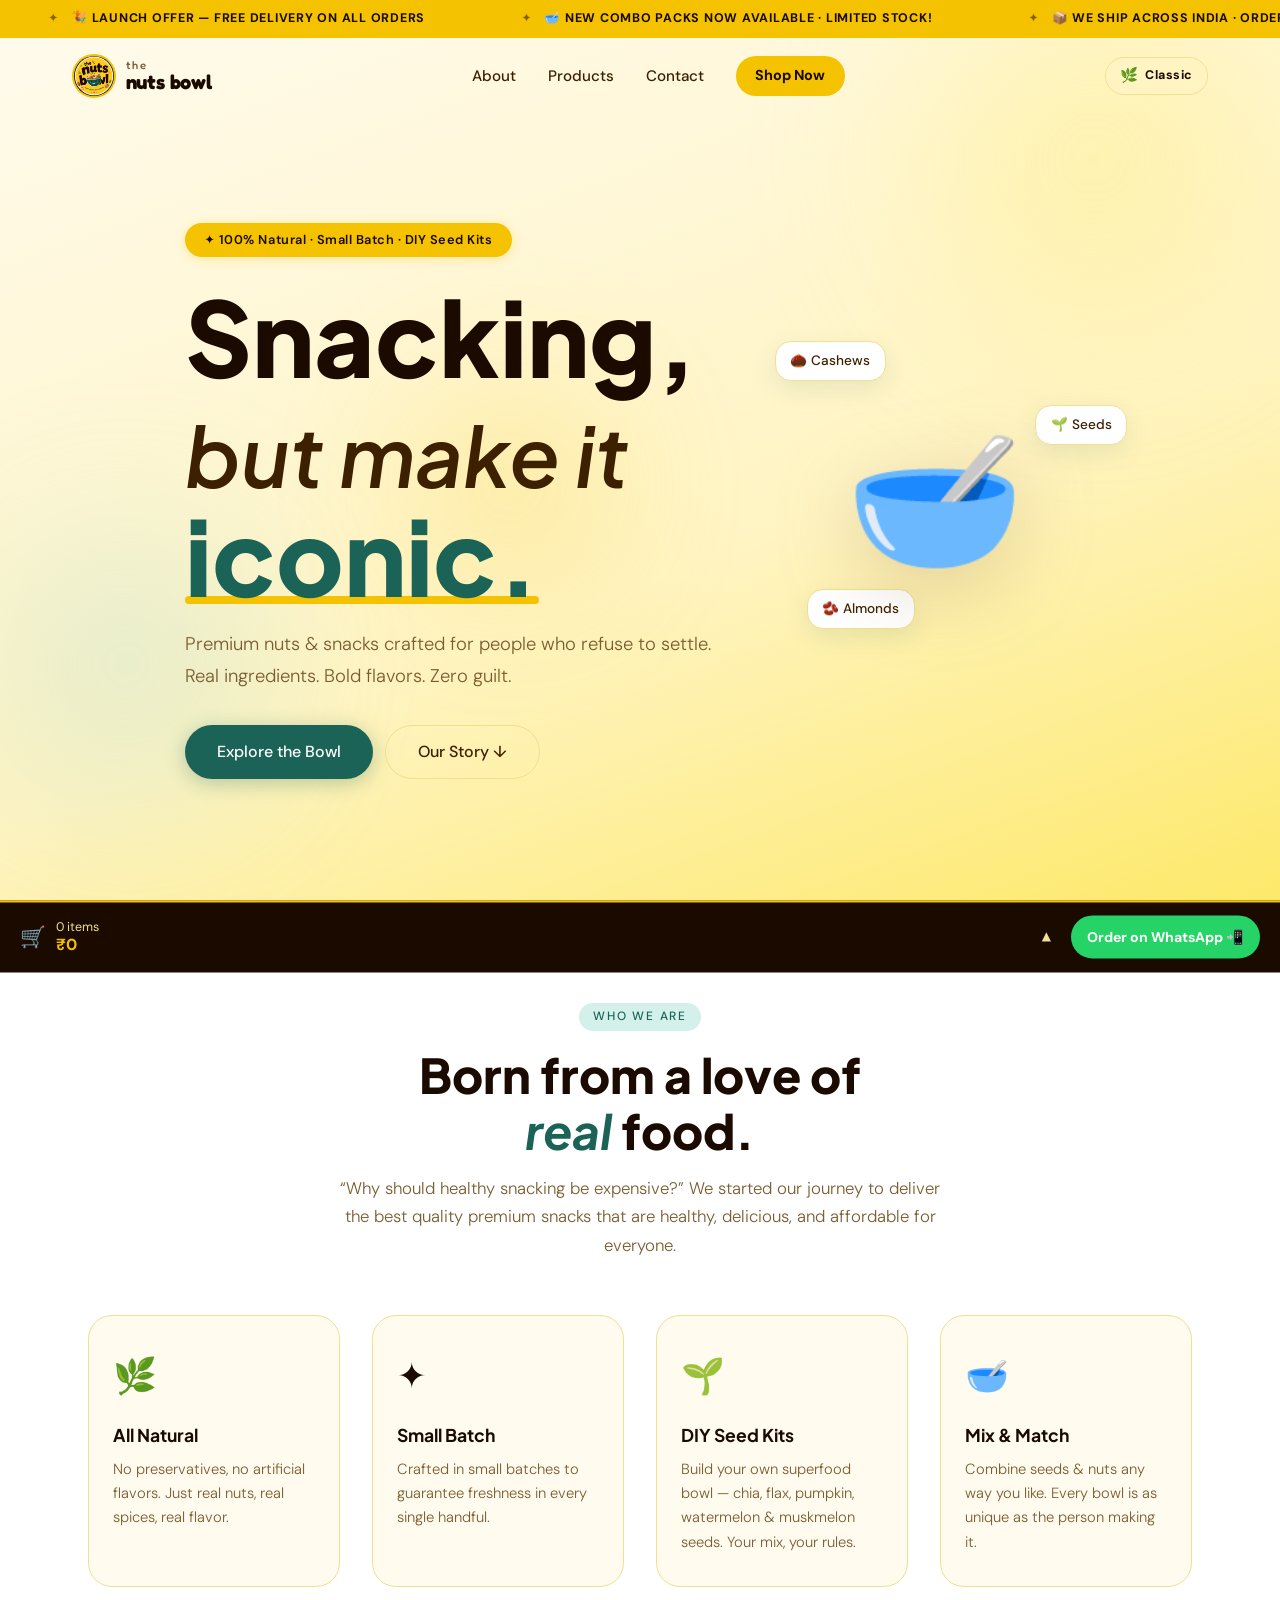
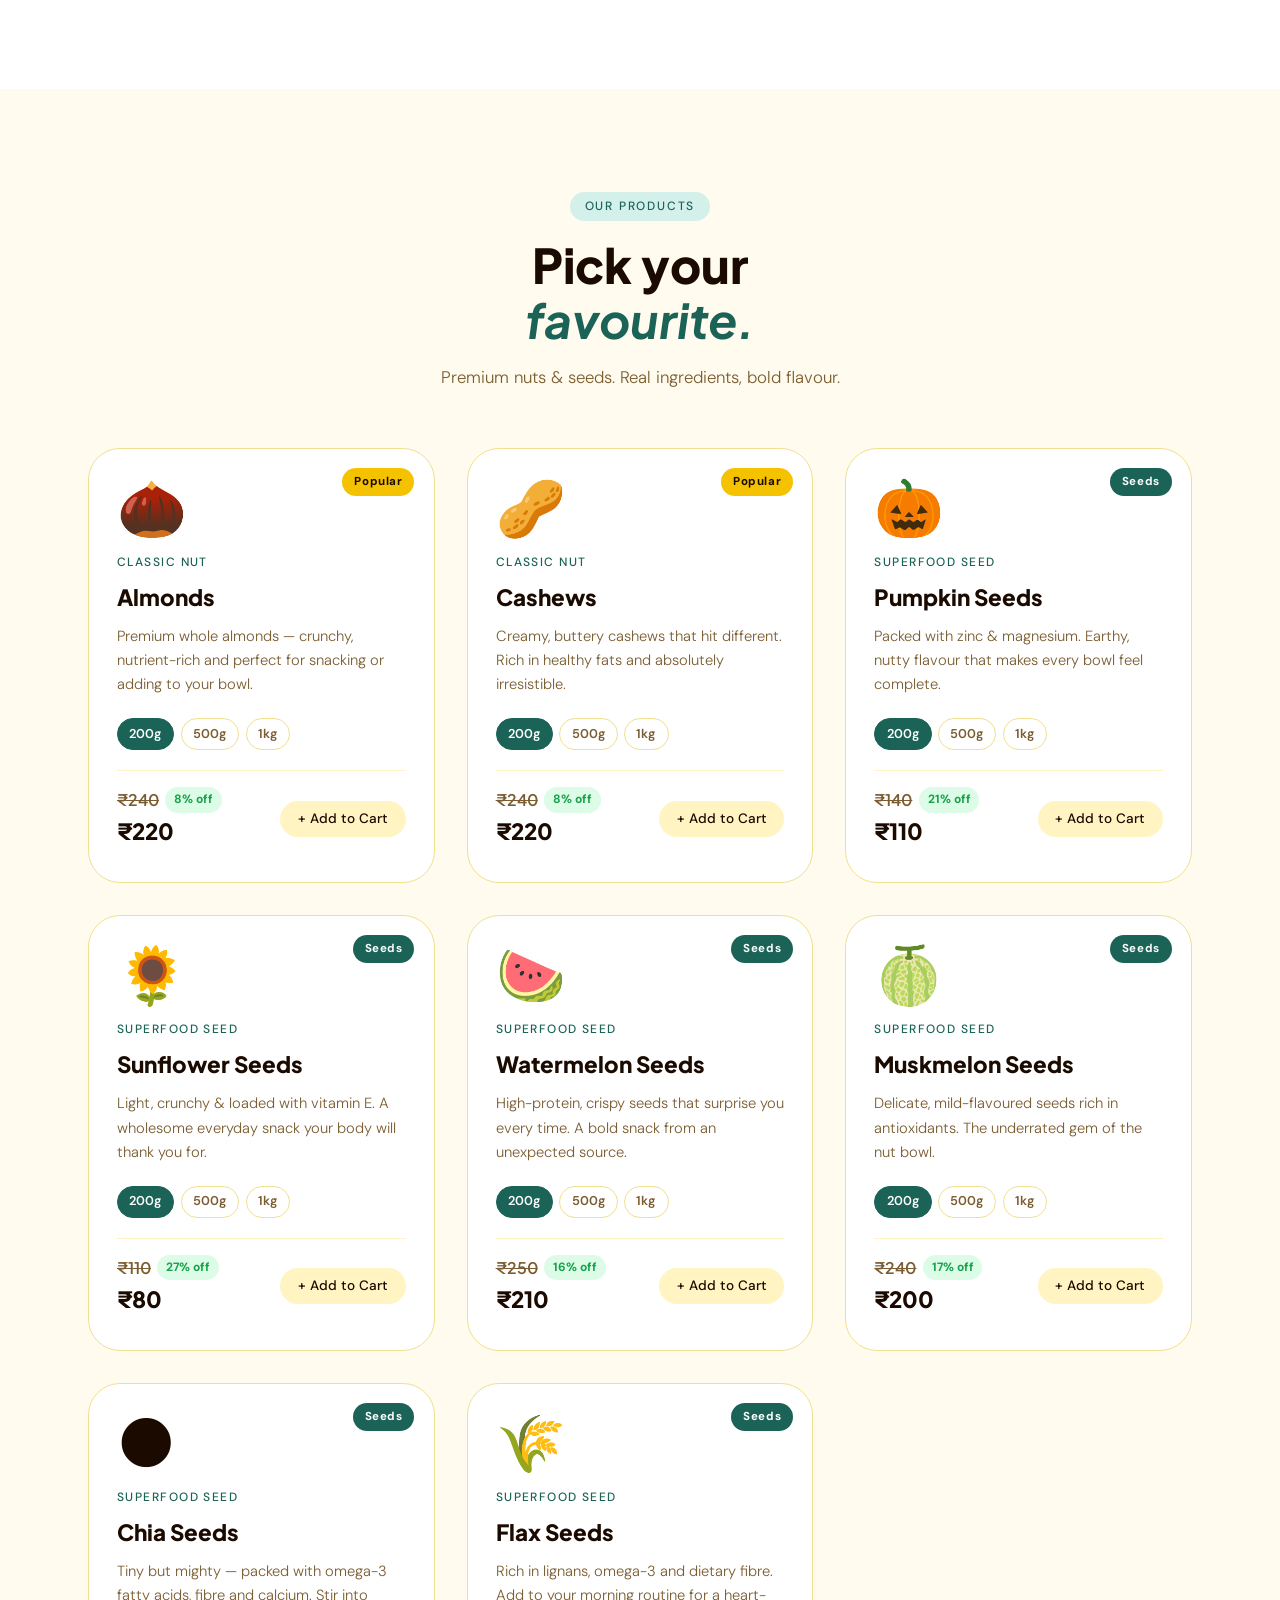
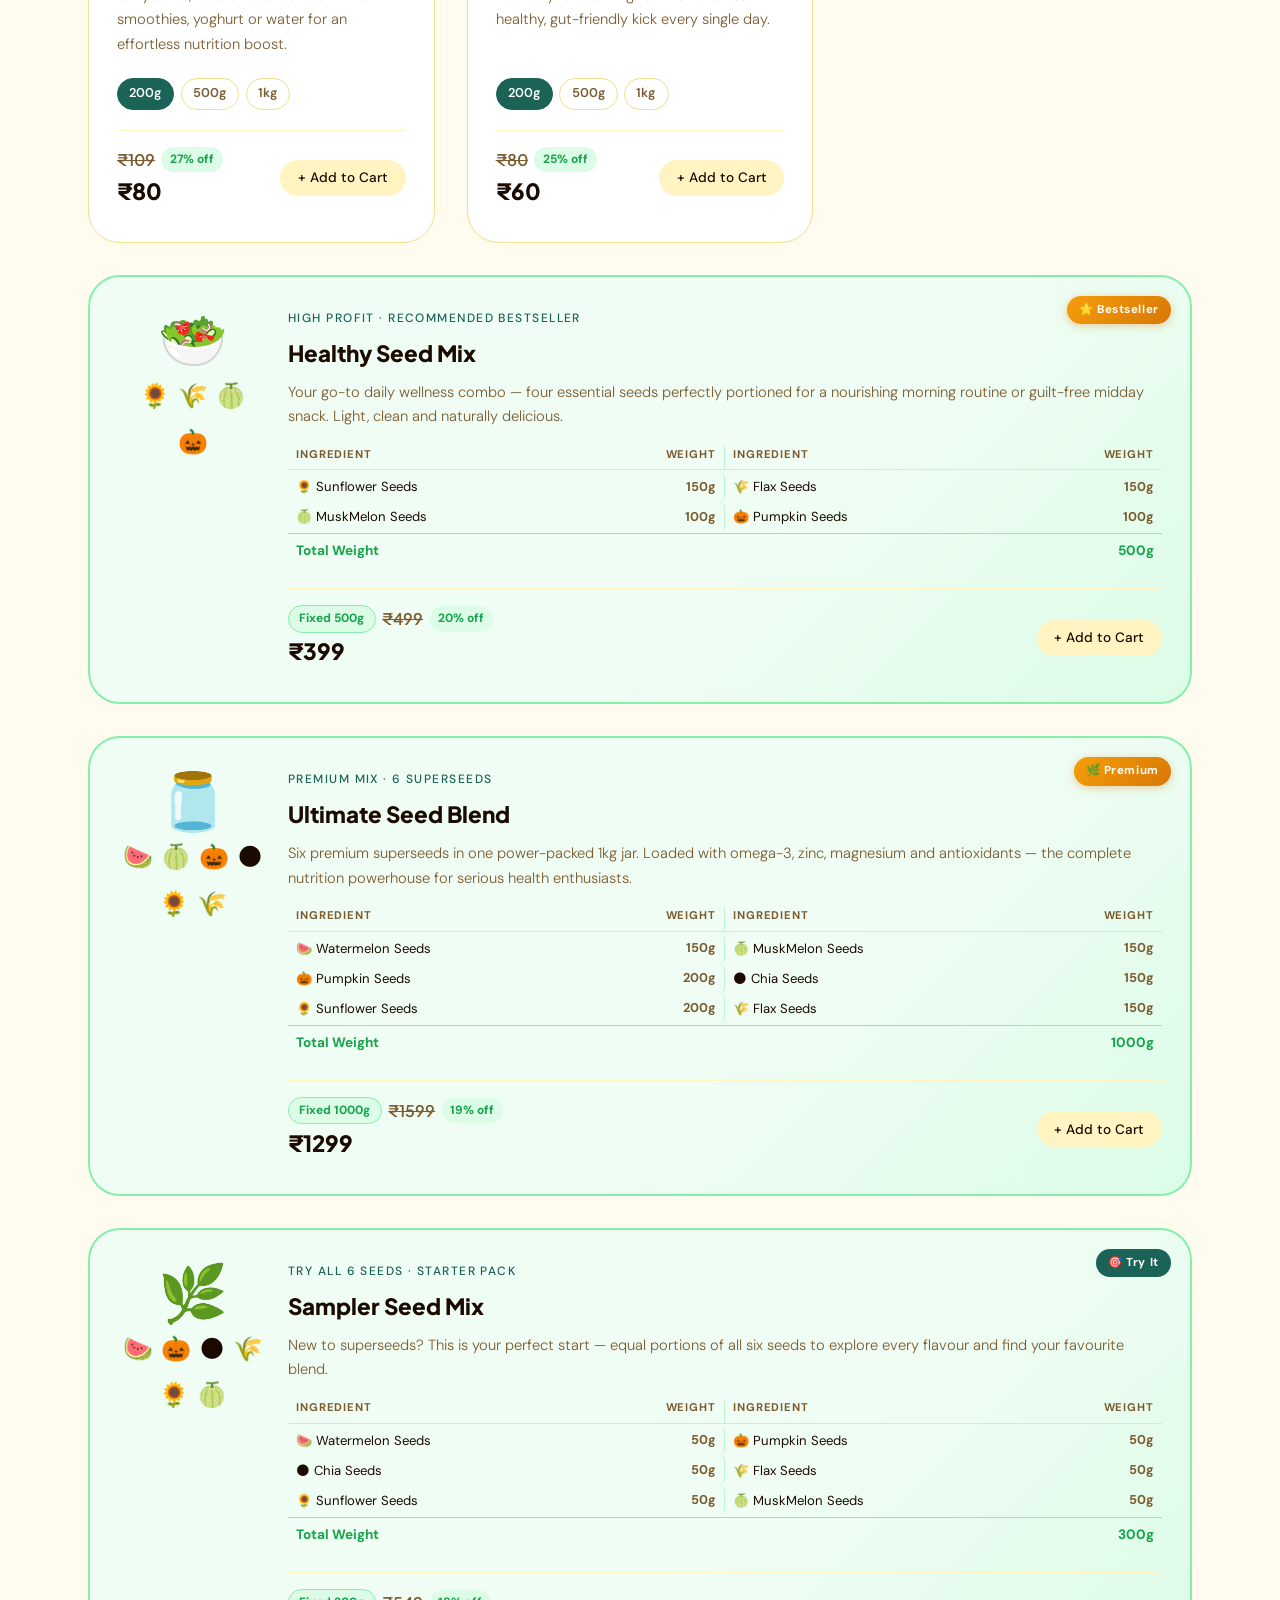
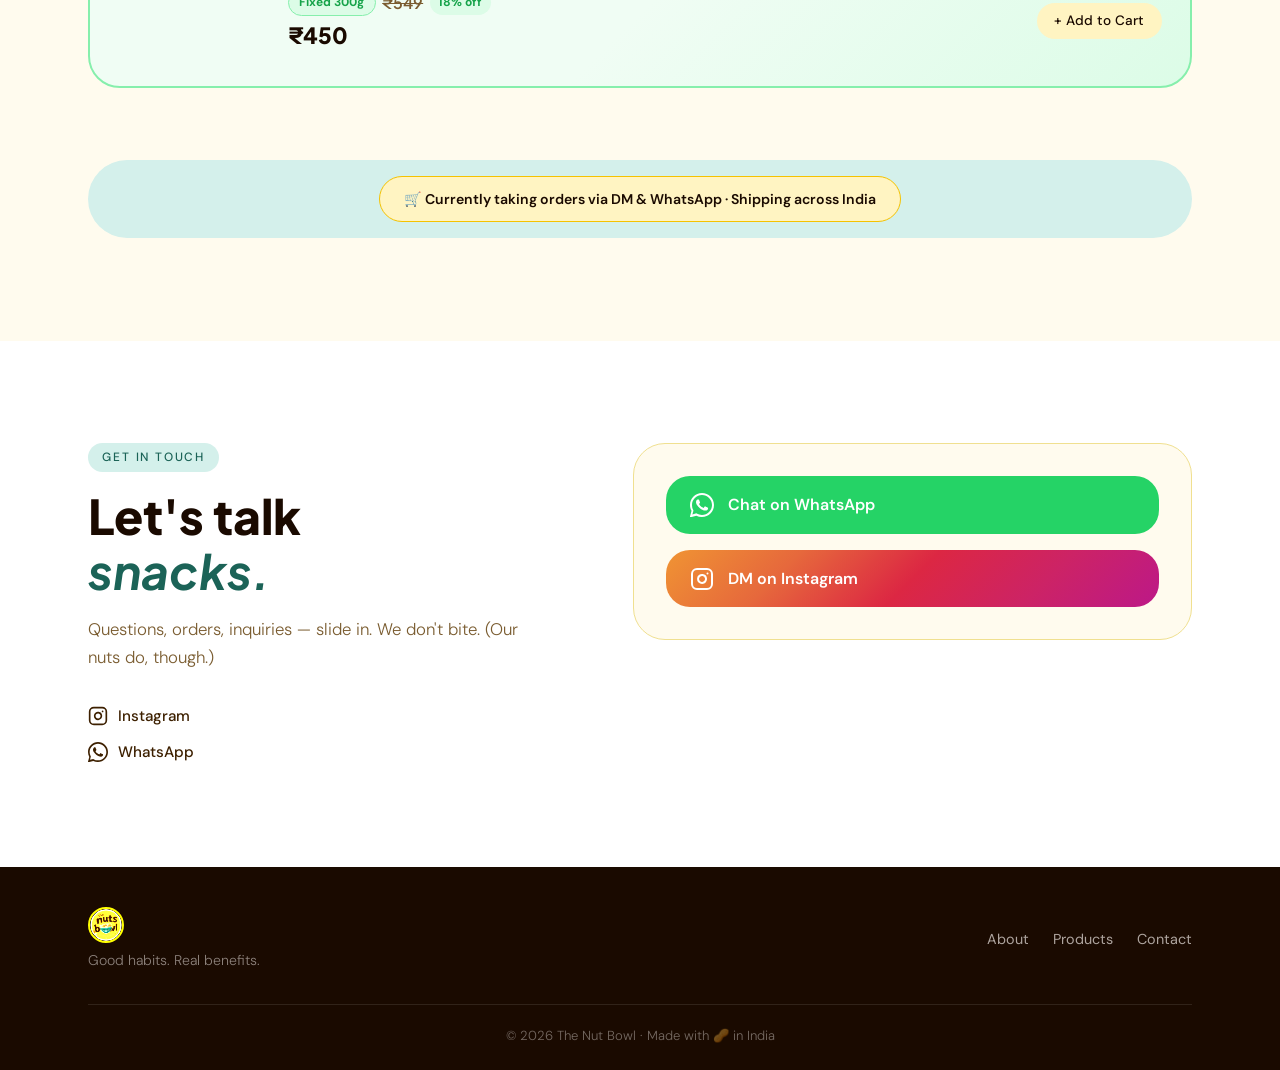
==== index.html @ 33f4f960 "initial" ====
<!DOCTYPE html>
<html lang="en">
<head>
  <meta charset="UTF-8" />
  <meta name="viewport" content="width=device-width, initial-scale=1.0" />

  <!-- ── Primary SEO ─────────────────────────────────────────── -->
  <title>The Nuts Bowl — Premium Nuts, Seeds & Healthy Snacks | India</title>
  <meta name="description" content="The Nuts Bowl offers premium quality nuts, seeds & healthy snack combos — Almonds, Cashews, Pumpkin Seeds, Sunflower Seeds, Chia Seeds and curated seed mixes. 100% natural, small batch, delivered across India." />
  <meta name="keywords" content="nuts online India, buy almonds online, cashews India, pumpkin seeds, sunflower seeds, chia seeds, flax seeds, muskmelon seeds, watermelon seeds, healthy snacks, seed mix combo, superfood seeds, the nuts bowl, natural snacks, buy nuts online" />
  <meta name="author" content="The Nuts Bowl" />
  <meta name="robots" content="index, follow" />
  <link rel="canonical" href="https://thenutsbowl.github.io" />

  <!-- ── Open Graph (Facebook / WhatsApp) ───────────────────── -->
  <meta property="og:type" content="website" />
  <meta property="og:site_name" content="The Nuts Bowl" />
  <meta property="og:title" content="The Nuts Bowl — Premium Nuts, Seeds & Healthy Snacks" />
  <meta property="og:description" content="100% natural nuts & superfood seed combos crafted for people who refuse to settle. Small batch. Bold flavours. Delivered across India." />
  <meta property="og:image" content="https://thenutsbowl.github.io/assets/images/WhatsApp Image 2026-05-17 at 2.47.24 PM.jpeg" />
  <meta property="og:image:alt" content="The Nuts Bowl — Premium Nuts and Seeds" />
  <meta property="og:url" content="https://thenutsbowl.github.io" />
  <meta property="og:locale" content="en_IN" />

  <!-- ── Twitter Card ────────────────────────────────────────── -->
  <meta name="twitter:card" content="summary_large_image" />
  <meta name="twitter:title" content="The Nuts Bowl — Premium Nuts, Seeds & Healthy Snacks" />
  <meta name="twitter:description" content="100% natural nuts & superfood seed combos. Small batch. Bold flavours. Delivered across India." />
  <meta name="twitter:image" content="https://thenutsbowl.github.io/assets/images/WhatsApp Image 2026-05-17 at 2.47.24 PM.jpeg" />

  <!-- ── Google Fonts: Gen-Z theme ────────────────────────────── -->
  <link rel="preconnect" href="https://fonts.googleapis.com" />
  <link rel="preconnect" href="https://fonts.gstatic.com" crossorigin />
  <link href="https://fonts.googleapis.com/css2?family=Syne:wght@700;800;900&family=Space+Grotesk:wght@300;400;500;600;700&display=swap" rel="stylesheet" />

  <!-- ── Favicon ─────────────────────────────────────────────── -->
  <link rel="icon" type="image/svg+xml" href="assets/favicon.svg" />
  <link rel="shortcut icon" href="assets/favicon.svg" />
  <link rel="apple-touch-icon" href="assets/favicon.svg" />

  <!-- ── Structured Data (JSON-LD) ──────────────────────────── -->
  <script type="application/ld+json">
  {
    "@context": "https://schema.org",
    "@type": "FoodEstablishment",
    "name": "The Nuts Bowl",
    "description": "Premium nuts, seeds and healthy snack combos. 100% natural, small batch, delivered across India.",
    "url": "https://thenutsbowl.github.io",
    "logo": "https://thenutsbowl.github.io/assets/images/WhatsApp Image 2026-05-17 at 2.47.24 PM.jpeg",
    "image": "https://thenutsbowl.github.io/assets/images/WhatsApp Image 2026-05-17 at 2.47.24 PM.jpeg",
    "servesCuisine": "Healthy Snacks",
    "areaServed": "India",
    "priceRange": "₹₹",
    "contactPoint": {
      "@type": "ContactPoint",
      "contactType": "customer service",
      "contactOption": "TollFree",
      "availableLanguage": ["English", "Hindi"]
    },
    "sameAs": [
      "https://github.com/thenutsbowl"
    ]
  }
  </script>

  <!-- ── Google Fonts ────────────────────────────────────────── -->
  <link rel="preconnect" href="https://fonts.googleapis.com" />
  <link rel="preconnect" href="https://fonts.gstatic.com" crossorigin />
  <link href="https://fonts.googleapis.com/css2?family=Plus+Jakarta+Sans:ital,wght@0,300;0,400;0,500;0,600;0,700;0,800;1,300;1,400;1,600&family=DM+Sans:ital,opsz,wght@0,9..40,300;0,9..40,400;0,9..40,500;1,9..40,300&family=Fredoka:wght@400;500;600;700&display=swap" rel="stylesheet" />

  <link rel="stylesheet" href="css/style.css" />
</head>
<body>

  <!-- ═══════════════════════════════════════ OFFER BANNER ════════════════════════════ -->
  <div class="offer-banner" id="offerBanner" hidden>
    <div class="offer-banner-track" id="offerTrack">
      <!-- messages injected by JS -->
    </div>
    <!-- <button class="offer-banner-close" id="offerBannerClose" aria-label="Dismiss banner">✕</button> -->
  </div>

  <!-- ═══════════════════════════════════════ NAVBAR ═══════════════════════════════════════ -->
  <nav class="navbar" id="navbar">
    <div class="nav-container">
      <a href="#hero" class="nav-logo">
        <img src="assets/images/WhatsApp Image 2026-05-17 at 2.47.24 PM.jpeg" alt="The Nut Bowl" class="logo-img" />
        <span class="brand-name">
          <span class="brand-the">the</span>
          <span class="brand-main">nuts bowl</span>
        </span>
      </a>

      <ul class="nav-links" id="navLinks">
        <li><a href="#about" class="nav-link">About</a></li>
        <li><a href="#products" class="nav-link">Products</a></li>
        <li><a href="#contact" class="nav-link">Contact</a></li>
        <li><a href="#contact" class="btn btn-nav">Shop Now</a></li>
      </ul>

      <button class="theme-toggle" id="themeToggle" aria-label="Toggle theme">
        <span class="theme-icon">🌿</span>
        <span class="theme-label">Classic</span>
      </button>

      <button class="hamburger" id="hamburger" aria-label="Open menu" aria-expanded="false">
        <span></span>
        <span></span>
        <span></span>
      </button>
    </div>
  </nav>

  <!-- Mobile Nav Overlay -->
  <div class="mobile-overlay" id="mobileOverlay"></div>

  <!-- ═══════════════════════════════════════ HERO ═══════════════════════════════════════ -->
  <section class="hero" id="hero">
    <div class="hero-bg-blob blob-1"></div>
    <div class="hero-bg-blob blob-2"></div>
    <div class="hero-bg-blob blob-3"></div>

    <div class="hero-content reveal">
      <span id="heroBadge" class="hero-badge">✦ 100% Natural &nbsp;·&nbsp; Small Batch &nbsp;·&nbsp; DIY Seed Kits</span>
      <h1 id="heroTitle" class="hero-title">
        Snacking,<br />
        <em>but make it</em><br />
        <span class="highlight">iconic.</span>
      </h1>
      <p id="heroSub" class="hero-sub">
        Premium nuts &amp; snacks crafted for people who refuse to settle.<br class="br-desktop" />
        Real ingredients. Bold flavors. Zero guilt.
      </p>
      <div id="heroCtaGroup" class="hero-cta-group">
        <a href="#products" class="btn btn-primary">Explore the Bowl</a>
        <a href="#about" class="btn btn-ghost">Our Story ↓</a>
      </div>
    </div>

    <div class="hero-visual reveal reveal-delay-1">
      <div class="hero-card-stack">
        <div class="floating-card card-a">🌰 Cashews</div>
        <div class="floating-card card-b">🌱 Seeds</div>
        <div class="floating-card card-c">🫘 Almonds</div>
        <div class="hero-bowl-emoji">🥣</div>
      </div>
    </div>
  </section>

  <!-- ═══════════════════════════════════════ ABOUT ═══════════════════════════════════════ -->
  <section class="about" id="about">
    <div class="container">
      <div class="section-header reveal">
        <span id="aboutTag" class="section-tag">who we are</span>
        <h2 id="aboutTitle" class="section-title">Born from a love of<br /><em>real</em> food.</h2>
        <p id="aboutDesc" class="section-desc">
          “Why should healthy snacking be expensive?”
          We started our journey to deliver the best quality premium snacks that are healthy, delicious, and affordable for everyone.
        </p>
      </div>

      <div id="aboutGrid" class="about-grid"></div>
    </div>
  </section>

  <!-- ═══════════════════════════════════════ PRODUCTS ═══════════════════════════════════════ -->
  <section class="products" id="products">
    <div class="container">
      <div class="section-header reveal">
        <span id="productsTag" class="section-tag">our products</span>
        <h2 id="productsTitle" class="section-title">Pick your<br /><em>favourite.</em></h2>
        <p id="productsDesc" class="section-desc">Premium nuts &amp; seeds. Real ingredients, bold flavour.</p>
      </div>

      <div id="productsGrid" class="products-grid">
        <div id="combos-anchor"></div>
      </div>

      <div class="products-note reveal">
        <p id="productsNote">🛒 Currently taking orders via DM &amp; WhatsApp · Shipping across India</p>
      </div>
    </div>
  </section>

  <!-- ═══════════════════════════════════════ CONTACT ═══════════════════════════════════════ -->
  <section class="contact" id="contact">
    <div class="container">
      <div class="contact-inner">
        <div class="contact-left reveal">
          <span id="contactTag" class="section-tag">get in touch</span>
          <h2 id="contactTitle" class="section-title">Let's talk<br /><em>snacks.</em></h2>
          <p id="contactDesc" class="section-desc">Questions, orders, inquiries — slide in. We don't bite. (Our nuts do, though.)</p>
          <div class="contact-socials">
            <a id="contactInstagramSocial" href="https://instagram.com/thenutsbowl" target="_blank" rel="noopener noreferrer" class="social-link" aria-label="Instagram">
              <svg viewBox="0 0 24 24" fill="none" stroke="currentColor" stroke-width="2" stroke-linecap="round" stroke-linejoin="round"><rect x="2" y="2" width="20" height="20" rx="5"/><path d="M16 11.37A4 4 0 1 1 12.63 8 4 4 0 0 1 16 11.37z"/><line x1="17.5" y1="6.5" x2="17.51" y2="6.5"/></svg>
              Instagram
            </a>
            <a id="contactWhatsappSocial" href="https://wa.me/9870505923" target="_blank" rel="noopener noreferrer" class="social-link" aria-label="WhatsApp">
              <svg viewBox="0 0 24 24" fill="currentColor"><path d="M17.472 14.382c-.297-.149-1.758-.867-2.03-.967-.273-.099-.471-.148-.67.15-.197.297-.767.966-.94 1.164-.173.199-.347.223-.644.075-.297-.15-1.255-.463-2.39-1.475-.883-.788-1.48-1.761-1.653-2.059-.173-.297-.018-.458.13-.606.134-.133.298-.347.446-.52.149-.174.198-.298.298-.497.099-.198.05-.371-.025-.52-.075-.149-.669-1.612-.916-2.207-.242-.579-.487-.5-.669-.51-.173-.008-.371-.01-.57-.01-.198 0-.52.074-.792.372-.272.297-1.04 1.016-1.04 2.479 0 1.462 1.065 2.875 1.213 3.074.149.198 2.096 3.2 5.077 4.487.709.306 1.262.489 1.694.625.712.227 1.36.195 1.871.118.571-.085 1.758-.719 2.006-1.413.248-.694.248-1.289.173-1.413-.074-.124-.272-.198-.57-.347z"/><path d="M12 0C5.373 0 0 5.373 0 12c0 2.124.555 4.122 1.527 5.855L.057 23.25a.75.75 0 0 0 .918.918l5.395-1.47A11.952 11.952 0 0 0 12 24c6.627 0 12-5.373 12-12S18.627 0 12 0zm0 22c-1.924 0-3.74-.518-5.3-1.424l-.38-.224-3.938 1.073 1.073-3.938-.224-.38A9.957 9.957 0 0 1 2 12C2 6.477 6.477 2 12 2s10 4.477 10 10-4.477 10-10 10z"/></svg>
              WhatsApp
            </a>
          </div>
        </div>

        <div class="contact-right reveal reveal-delay-1">
          <div class="contact-cta-group">
            <a id="contactWhatsappCta" href="https://wa.me/9870505923" target="_blank" rel="noopener noreferrer" class="contact-cta-btn contact-cta-whatsapp">
              <svg viewBox="0 0 24 24" fill="currentColor" width="24" height="24"><path d="M17.472 14.382c-.297-.149-1.758-.867-2.03-.967-.273-.099-.471-.148-.67.15-.197.297-.767.966-.94 1.164-.173.199-.347.223-.644.075-.297-.15-1.255-.463-2.39-1.475-.883-.788-1.48-1.761-1.653-2.059-.173-.297-.018-.458.13-.606.134-.133.298-.347.446-.52.149-.174.198-.298.298-.497.099-.198.05-.371-.025-.52-.075-.149-.669-1.612-.916-2.207-.242-.579-.487-.5-.669-.51-.173-.008-.371-.01-.57-.01-.198 0-.52.074-.792.372-.272.297-1.04 1.016-1.04 2.479 0 1.462 1.065 2.875 1.213 3.074.149.198 2.096 3.2 5.077 4.487.709.306 1.262.489 1.694.625.712.227 1.36.195 1.871.118.571-.085 1.758-.719 2.006-1.413.248-.694.248-1.289.173-1.413-.074-.124-.272-.198-.57-.347z"/><path d="M12 0C5.373 0 0 5.373 0 12c0 2.124.555 4.122 1.527 5.855L.057 23.25a.75.75 0 0 0 .918.918l5.395-1.47A11.952 11.952 0 0 0 12 24c6.627 0 12-5.373 12-12S18.627 0 12 0zm0 22c-1.924 0-3.74-.518-5.3-1.424l-.38-.224-3.938 1.073 1.073-3.938-.224-.38A9.957 9.957 0 0 1 2 12C2 6.477 6.477 2 12 2s10 4.477 10 10-4.477 10-10 10z"/></svg>
              <span>Chat on WhatsApp</span>
            </a>
            <a id="contactInstagramCta" href="https://instagram.com/thenutsbowl" target="_blank" rel="noopener noreferrer" class="contact-cta-btn contact-cta-instagram">
              <svg viewBox="0 0 24 24" fill="none" stroke="currentColor" stroke-width="2" stroke-linecap="round" stroke-linejoin="round" width="24" height="24"><rect x="2" y="2" width="20" height="20" rx="5"/><path d="M16 11.37A4 4 0 1 1 12.63 8 4 4 0 0 1 16 11.37z"/><line x1="17.5" y1="6.5" x2="17.51" y2="6.5"/></svg>
              <span>DM on Instagram</span>
            </a>
          </div>
        </div>
      </div>
    </div>
  </section>

  <!-- ═══════════════════════════════════════ FOOTER ═══════════════════════════════════════ -->
  <footer class="footer">
    <div class="container">
      <div class="footer-inner">
        <div class="footer-brand">
          <a href="#hero" class="nav-logo">
            <img src="assets/images/WhatsApp Image 2026-05-17 at 2.47.24 PM.jpeg" alt="The Nut Bowl" class="logo-img logo-sm" />
          </a>
          <p>Good habits. Real benefits.</p>
        </div>
        <nav class="footer-links">
          <a href="#about">About</a>
          <a href="#products">Products</a>
          <a href="#contact">Contact</a>
        </nav>
      </div>
      <div class="footer-bottom">
        <p>© 2026 The Nut Bowl · Made with 🥜 in India</p>
      </div>
    </div>
  </footer>

  <!-- ═══════════════════════════════════════ CART WIDGET ═══════════════════════════════════════ -->
  <div class="cart-widget" id="cartWidget" aria-live="polite">
    <!-- Drawer (expands upward) -->
    <div class="cart-drawer" id="cartDrawer" hidden>
      <div class="cart-drawer-header">
        <span class="cart-drawer-title">🛒 Your Cart</span>
        <button class="cart-drawer-close" id="cartDrawerClose" aria-label="Close cart">✕</button>
      </div>
      <ul class="cart-items" id="cartItems"></ul>
      <div class="cart-drawer-footer">
        <span class="cart-drawer-total">Total: <strong id="cartDrawerTotal">₹0</strong></span>
        <a class="btn btn-whatsapp-order" id="cartWhatsappBtn" href="#" target="_blank" rel="noopener noreferrer">
          Order on WhatsApp 📲
        </a>
      </div>
    </div>

    <!-- Sticky bar -->
    <div class="cart-bar" id="cartBar">
      <button class="cart-bar-summary" id="cartBarToggle">
        <span class="cart-bar-icon">🛒</span>
        <span class="cart-bar-info">
          <span id="cartBarCount">0 items</span>
          <strong id="cartBarTotal">₹0</strong>
        </span>
        <span class="cart-bar-chevron" id="cartChevron">▲</span>
      </button>
      <a class="btn btn-whatsapp-order" id="cartBarWhatsapp" href="#" target="_blank" rel="noopener noreferrer">
        Order on WhatsApp 📲
      </a>
    </div>
  </div>

  <script src="js/main.js"></script>
</body>
</html>
---- css/style.css ----
/* ═══════════════════════════════════════════════════════════════
   THE NUT BOWL — CSS
   Clean & Aesthetic Gen Z Style
   Mobile-first responsive
═══════════════════════════════════════════════════════════════ */

/* ─── CSS Custom Properties ─────────────────────────────────── */
:root {
  /* Colors — derived from The Nut Bowl logo */
  --cream:       #fffbee;   /* warm light yellow background */
  --cream-dark:  #fff4c2;   /* soft yellow */
  --beige:       #f0e090;   /* golden beige border */
  --brown-light: #c4a028;
  --brown:       #8b6900;
  --accent:      #1b6357;   /* teal — bowl color */
  --accent-light:#3d9b8a;   /* lighter teal */
  --accent-soft: #d4f0eb;   /* very light teal */
  --yellow:      #f5c200;   /* logo golden yellow */
  --yellow-soft: #fff4c2;   /* light yellow */
  --yellow-mid:  #fde96a;   /* mid yellow */
  --sage:        #5a9e4a;   /* leaf green */
  --text-dark:   #1a0a00;   /* near-black brown */
  --text-mid:    #3d2000;   /* dark brown */
  --text-muted:  #7a5c30;   /* warm mid brown */
  --white:       #ffffff;
  --card-bg:     #ffffff;
  --shadow:      rgba(27, 99, 87, 0.1);
  --shadow-hover:rgba(27, 99, 87, 0.2);

  /* Typography */
  --font-display: 'Plus Jakarta Sans', system-ui, sans-serif;
  --font-body:    'DM Sans', system-ui, sans-serif;

  /* Spacing */
  --section-pad: clamp(4rem, 8vw, 8rem);
  --container:   1200px;

  /* Radius */
  --radius-sm:  0.5rem;
  --radius-md:  1rem;
  --radius-lg:  1.5rem;
  --radius-xl:  2rem;
  --radius-pill:9999px;

  /* Transitions */
  --ease:        cubic-bezier(0.22, 1, 0.36, 1);
  --transition:  0.35s var(--ease);
}

/* ─── Reset ─────────────────────────────────────────────────── */
*, *::before, *::after { box-sizing: border-box; margin: 0; padding: 0; }

html {
  scroll-behavior: smooth;
  font-size: 16px;
  -webkit-text-size-adjust: 100%;
}

body {
  font-family: var(--font-body);
  background-color: var(--cream);
  color: var(--text-dark);
  line-height: 1.6;
  overflow-x: hidden;
}

img { max-width: 100%; display: block; }
a { text-decoration: none; color: inherit; }
ul { list-style: none; }
button { cursor: pointer; border: none; background: none; font: inherit; }
textarea { resize: vertical; }

/* ─── Utility ────────────────────────────────────────────────── */
.container {
  width: 100%;
  max-width: var(--container);
  margin: 0 auto;
  padding: 0 1.5rem;
}

@media (min-width: 768px) {
  .container { padding: 0 2rem; }
}

@media (min-width: 1024px) {
  .container { padding: 0 3rem; }
}

/* ─── Scroll Reveal ──────────────────────────────────────────── */
.reveal {
  opacity: 0;
  transform: translateY(2rem);
  transition: opacity 0.7s var(--ease), transform 0.7s var(--ease);
}

.reveal.visible {
  opacity: 1;
  transform: translateY(0);
}

.reveal-delay-1 { transition-delay: 0.12s; }
.reveal-delay-2 { transition-delay: 0.24s; }
.reveal-delay-3 { transition-delay: 0.36s; }

/* ─── Buttons ────────────────────────────────────────────────── */
.btn {
  display: inline-flex;
  align-items: center;
  gap: 0.4rem;
  padding: 0.7rem 1.6rem;
  border-radius: var(--radius-pill);
  font-family: var(--font-body);
  font-weight: 500;
  font-size: 0.95rem;
  transition: var(--transition);
  white-space: nowrap;
}

.btn-primary {
  background: var(--accent);
  color: var(--white);
  box-shadow: 0 4px 20px rgba(27, 99, 87, 0.3);
}

.btn-primary:hover {
  background: #155048;
  transform: translateY(-2px);
  box-shadow: 0 8px 28px rgba(27, 99, 87, 0.4);
}

.btn-ghost {
  background: transparent;
  color: var(--text-mid);
  border: 1.5px solid var(--beige);
}

.btn-ghost:hover {
  border-color: var(--accent);
  color: var(--accent);
  transform: translateY(-2px);
}

.btn-nav {
  background: var(--yellow);
  color: var(--text-dark);
  padding: 0.5rem 1.2rem;
  font-size: 0.9rem;
  font-weight: 700;
}

.btn-nav:hover { background: #e0b000; transform: translateY(-1px); }

.btn-small {
  padding: 0.45rem 1.1rem;
  font-size: 0.85rem;
  background: var(--yellow-soft);
  color: var(--text-dark);
  border: 1.5px solid var(--yellow);
}

.btn-small:hover {
  background: var(--yellow);
  color: var(--text-dark);
}

.btn-full { width: 100%; justify-content: center; }

/* ─── Section Helpers ────────────────────────────────────────── */
.section-tag {
  display: inline-block;
  font-family: var(--font-body);
  font-size: 0.75rem;
  font-weight: 500;
  letter-spacing: 0.15em;
  text-transform: uppercase;
  color: var(--accent);
  background: var(--accent-soft);
  padding: 0.3rem 0.9rem;
  border-radius: var(--radius-pill);
  margin-bottom: 1rem;
}

.section-header {
  text-align: center;
  max-width: 600px;
  margin: 0 auto 3.5rem;
}

.section-title {
  font-family: var(--font-display);
  font-size: clamp(2rem, 4.5vw, 3rem);
  font-weight: 800;
  line-height: 1.15;
  color: var(--text-dark);
  margin-bottom: 1rem;
}

.section-title em {
  font-style: italic;
  color: var(--accent);
  font-weight: 700;
}

.section-desc {
  color: var(--text-muted);
  font-size: 1.05rem;
  line-height: 1.7;
  font-weight: 300;
}

/* ─── OFFER BANNER ───────────────────────────────────────────── */
:root { --banner-h: 0px; }

.offer-banner {
  position: fixed;
  top: 0;
  left: 0;
  right: 0;
  height: 38px;
  z-index: 1002;
  background: var(--yellow);
  display: flex;
  align-items: center;
  overflow: hidden;
  transform: translateY(-100%);
  transition: transform 0.35s var(--ease);
}

.offer-banner.visible { transform: translateY(0); }

/* Scrolling ticker */
.offer-banner-track {
  display: flex;
  align-items: center;
  gap: 0;
  white-space: nowrap;
  animation: bannerTicker 28s linear infinite;
  padding-right: 2rem;
  flex: 1;
  min-width: 0;
}

.offer-banner-track:hover { animation-play-state: paused; }

@keyframes bannerTicker {
  from { transform: translateX(0); }
  to   { transform: translateX(-50%); }
}

.offer-banner-msg {
  display: inline-block;
  font-size: 0.78rem;
  font-weight: 700;
  letter-spacing: 0.06em;
  text-transform: uppercase;
  color: var(--text-dark);
  padding: 0 3rem;
}

.offer-banner-msg::before {
  content: '✦';
  margin-right: 0.75rem;
  opacity: 0.5;
}

.offer-banner-close {
  flex-shrink: 0;
  padding: 0 0.85rem;
  height: 100%;
  font-size: 0.75rem;
  font-weight: 700;
  color: var(--text-dark);
  opacity: 0.6;
  background: rgba(0,0,0,0.08);
  border-left: 1px solid rgba(0,0,0,0.1);
  transition: opacity var(--transition), background var(--transition);
  cursor: pointer;
}

.offer-banner-close:hover { opacity: 1; background: rgba(0,0,0,0.15); }

/* Shift navbar and hero down when banner is visible */
body.banner-visible .navbar      { top: 38px; }
body.banner-visible .hero        { padding-top: calc(var(--section-pad) + 4rem + 38px); }
body.banner-visible .mobile-overlay { top: 38px; }

/* ─── NAVBAR ─────────────────────────────────────────────────── */
.navbar {
  position: fixed;
  top: 0;
  left: 0;
  right: 0;
  z-index: 1000;
  padding: 1rem 0;
  transition: background var(--transition), box-shadow var(--transition), padding var(--transition);
}

.navbar.scrolled {
  background: rgba(253, 248, 243, 0.92);
  backdrop-filter: blur(16px);
  -webkit-backdrop-filter: blur(16px);
  box-shadow: 0 1px 0 var(--beige);
  padding: 0.75rem 0;
}

.nav-container {
  max-width: var(--container);
  margin: 0 auto;
  padding: 0 1.5rem;
  display: flex;
  align-items: center;
  justify-content: space-between;
  gap: 1rem;
}

.nav-logo {
  display: flex;
  align-items: center;
  gap: 0.6rem;
  flex-shrink: 0;
}

.logo-img {
  height: 44px;
  width: 44px;
  object-fit: cover;
  border-radius: 50%;
  border: 2px solid var(--yellow);
}

.logo-sm {
  height: 36px;
  width: 36px;
}

.logo-text {
  font-family: var(--font-display);
  font-size: 1.2rem;
  font-weight: 800;
  color: var(--text-dark);
}

/* Brand name beside logo */
.brand-name {
  display: flex;
  flex-direction: column;
  line-height: 1;
  gap: 0.05rem;
}

.brand-the {
  font-family: 'Fredoka', sans-serif;
  font-size: 0.7rem;
  font-weight: 500;
  color: var(--text-muted);
  letter-spacing: 0.18em;
  text-transform: lowercase;
}

.brand-main {
  font-family: 'Fredoka', sans-serif;
  font-size: 1.25rem;
  font-weight: 700;
  color: var(--text-dark);
  letter-spacing: -0.01em;
  line-height: 1;
}

.nav-links {
  display: none;
  align-items: center;
  gap: 2rem;
}

.nav-link {
  font-size: 0.95rem;
  font-weight: 500;
  color: var(--text-mid);
  transition: color var(--transition);
  position: relative;
}

.nav-link::after {
  content: '';
  position: absolute;
  left: 0;
  bottom: -3px;
  width: 0;
  height: 2px;
  background: var(--accent);
  border-radius: var(--radius-pill);
  transition: width var(--transition);
}

.nav-link:hover { color: var(--accent); }
.nav-link:hover::after { width: 100%; }

/* Hamburger */
.hamburger {
  display: flex;
  flex-direction: column;
  gap: 5px;
  padding: 0.4rem;
  z-index: 1001;
}

.hamburger span {
  display: block;
  width: 24px;
  height: 2px;
  background: var(--text-dark);
  border-radius: var(--radius-pill);
  transition: var(--transition);
  transform-origin: center;
}

.hamburger.open span:nth-child(1) { transform: translateY(7px) rotate(45deg); }
.hamburger.open span:nth-child(2) { opacity: 0; transform: scaleX(0); }
.hamburger.open span:nth-child(3) { transform: translateY(-7px) rotate(-45deg); }

/* Mobile nav overlay */
.mobile-overlay {
  display: none;
  position: fixed;
  inset: 0;
  background: rgba(26, 18, 8, 0.4);
  z-index: 998;
  backdrop-filter: blur(4px);
  opacity: 0;
  transition: opacity var(--transition);
}

.mobile-overlay.show { display: block; opacity: 1; }

/* Desktop nav */
@media (min-width: 768px) {
  .nav-container { padding: 0 2rem; }
  .hamburger { display: none; }
  .nav-links { display: flex; }
}

/* Mobile nav open state */
@media (max-width: 767px) {
  .nav-links {
    position: fixed;
    top: 0;
    right: -100%;
    bottom: 0;
    width: min(300px, 82vw);
    background: var(--white);
    border-left: 1.5px solid var(--beige);
    flex-direction: column;
    align-items: stretch;
    justify-content: flex-start;
    gap: 0;
    padding: 72px 0 2rem;
    z-index: 999;
    transition: right 0.3s ease;
    box-shadow: -8px 0 32px rgba(0,0,0,0.1);
    overflow-y: auto;
    list-style: none;
  }

  .nav-links.open { right: 0; display: flex; }

  .nav-links li { width: 100%; }

  .nav-links li + li { border-top: 1px solid var(--cream-dark); }

  .nav-link {
    display: block;
    padding: 1rem 1.75rem;
    font-size: 1.05rem;
    font-weight: 600;
    color: var(--text-dark);
    width: 100%;
  }

  .nav-link::after { display: none; }
  .nav-link:hover  { background: var(--cream); color: var(--accent); }

  .nav-links li:last-child {
    padding: 1.25rem 1.75rem 0;
    border-top: none;
  }

  .nav-links .btn-nav {
    display: block;
    width: 100%;
    text-align: center;
    padding: 0.8rem 1.5rem;
    font-size: 1rem;
    border-radius: var(--radius-pill);
  }
}

/* ─── HERO ────────────────────────────────────────────────────── */
.hero {
  min-height: 100svh;
  padding: calc(var(--section-pad) + 4rem) 1.5rem var(--section-pad);
  display: flex;
  align-items: center;
  justify-content: center;
  position: relative;
  overflow: hidden;
  background: linear-gradient(160deg, var(--cream) 0%, var(--yellow-soft) 60%, var(--yellow-mid) 100%);
}

/* Decorative blobs */
.hero-bg-blob {
  position: absolute;
  border-radius: 50%;
  filter: blur(80px);
  opacity: 0.45;
  pointer-events: none;
  animation: blobFloat 8s ease-in-out infinite alternate;
}

.blob-1 {
  width: clamp(300px, 40vw, 500px);
  height: clamp(300px, 40vw, 500px);
  background: radial-gradient(circle, #fde96a, transparent 70%);
  top: -10%;
  right: -5%;
  animation-delay: 0s;
}

.blob-2 {
  width: clamp(200px, 30vw, 380px);
  height: clamp(200px, 30vw, 380px);
  background: radial-gradient(circle, #a8d8d2, transparent 70%);
  bottom: 5%;
  left: -5%;
  animation-delay: -3s;
}

.blob-3 {
  width: clamp(150px, 20vw, 250px);
  height: clamp(150px, 20vw, 250px);
  background: radial-gradient(circle, #f5c200, transparent 70%);
  top: 40%;
  left: 30%;
  animation-delay: -6s;
}

@keyframes blobFloat {
  from { transform: translate(0, 0) scale(1); }
  to   { transform: translate(3%, 4%) scale(1.05); }
}

.hero {
  flex-direction: column;
  text-align: center;
  gap: 3rem;
}

.hero-content {
  position: relative;
  z-index: 1;
  max-width: 700px;
}

.hero-badge {
  display: inline-block;
  background: var(--yellow);
  border: none;
  color: var(--text-dark);
  font-size: 0.8rem;
  font-weight: 600;
  letter-spacing: 0.04em;
  padding: 0.45rem 1.2rem;
  border-radius: var(--radius-pill);
  margin-bottom: 1.5rem;
  box-shadow: 0 2px 12px rgba(245, 194, 0, 0.3);
}

.hero-title {
  font-family: var(--font-display);
  font-size: clamp(3rem, 9vw, 6.5rem);
  font-weight: 800;
  line-height: 1.05;
  color: var(--text-dark);
  margin-bottom: 1.2rem;
}

.hero-title em {
  font-style: italic;
  font-weight: 600;
  color: var(--text-mid);
  font-size: 0.8em;
}

.hero-title .highlight {
  color: var(--accent);
  position: relative;
  display: inline-block;
}

.hero-title .highlight::after {
  content: '';
  position: absolute;
  left: 0;
  bottom: 0.05em;
  width: 100%;
  height: 0.08em;
  background: var(--yellow);
  border-radius: var(--radius-pill);
  z-index: -1;
}

.hero-sub {
  color: var(--text-muted);
  font-size: clamp(1rem, 2vw, 1.15rem);
  line-height: 1.75;
  font-weight: 300;
  margin-bottom: 2rem;
}

.br-desktop { display: none; }
@media (min-width: 768px) { .br-desktop { display: inline; } }

.hero-cta-group {
  display: flex;
  flex-wrap: wrap;
  gap: 0.75rem;
  justify-content: center;
}

.hero-cta-group .btn { font-size: 1rem; padding: 0.85rem 2rem; }

/* Hero Visual */
.hero-visual {
  position: relative;
  z-index: 1;
}

.hero-card-stack {
  position: relative;
  width: clamp(220px, 40vw, 320px);
  height: clamp(220px, 40vw, 320px);
  display: flex;
  align-items: center;
  justify-content: center;
}

.hero-bowl-emoji {
  font-size: clamp(5rem, 12vw, 9rem);
  filter: drop-shadow(0 20px 40px rgba(139, 105, 64, 0.25));
  animation: bowlBob 4s ease-in-out infinite;
}

@keyframes bowlBob {
  0%, 100% { transform: translateY(0); }
  50%       { transform: translateY(-12px); }
}

.floating-card {
  position: absolute;
  background: var(--white);
  border: 1px solid var(--beige);
  border-radius: var(--radius-md);
  padding: 0.5rem 0.9rem;
  font-size: 0.85rem;
  font-weight: 500;
  color: var(--text-mid);
  box-shadow: 0 8px 24px var(--shadow);
  white-space: nowrap;
}

.card-a { top: 0; left: 0; animation: floatA 5s ease-in-out infinite; }
.card-b { top: 20%; right: -10%; animation: floatB 6s ease-in-out infinite; }
.card-c { bottom: 10%; left: 10%; animation: floatC 5.5s ease-in-out infinite; }

@keyframes floatA {
  0%, 100% { transform: translate(0, 0) rotate(-4deg); }
  50%       { transform: translate(-4px, -8px) rotate(-2deg); }
}

@keyframes floatB {
  0%, 100% { transform: translate(0, 0) rotate(5deg); }
  50%       { transform: translate(5px, -10px) rotate(3deg); }
}

@keyframes floatC {
  0%, 100% { transform: translate(0, 0) rotate(-2deg); }
  50%       { transform: translate(-3px, -6px) rotate(1deg); }
}

@media (min-width: 1024px) {
  .hero {
    flex-direction: row;
    text-align: left;
    gap: 4rem;
    padding-left: 3rem;
    padding-right: 3rem;
  }

  .hero-content { max-width: 600px; }
  .hero-cta-group { justify-content: flex-start; }
  .hero-badge { text-align: left; }
}

/* ─── ABOUT ──────────────────────────────────────────────────── */
.about {
  padding: var(--section-pad) 0;
  background: var(--white);
}

.about-grid {
  display: grid;
  grid-template-columns: 1fr 1fr;
  gap: 1.5rem;
}

@media (min-width: 768px) {
  .about-grid { grid-template-columns: repeat(4, 1fr); gap: 2rem; }
}

.about-card {
  background: var(--cream);
  border: 1px solid var(--beige);
  border-radius: var(--radius-lg);
  padding: 2rem 1.5rem;
  transition: transform var(--transition), box-shadow var(--transition);
}

.about-card:hover {
  transform: translateY(-6px);
  box-shadow: 0 16px 48px var(--shadow-hover);
}

.about-icon {
  font-size: 2.2rem;
  margin-bottom: 1rem;
}

.about-card h3 {
  font-family: var(--font-display);
  font-size: 1.1rem;
  font-weight: 700;
  color: var(--text-dark);
  margin-bottom: 0.5rem;
}

.about-card p {
  font-size: 0.92rem;
  color: var(--text-muted);
  line-height: 1.65;
  font-weight: 300;
}

/* ─── PRODUCTS ───────────────────────────────────────────────── */
.products {
  padding: var(--section-pad) 0;
  background: var(--cream);
}

.products-grid {
  display: grid;
  gap: 1.5rem;
  grid-template-columns: 1fr;
}

@media (min-width: 640px) {
  .products-grid { grid-template-columns: repeat(2, 1fr); }
}

@media (min-width: 1024px) {
  .products-grid { grid-template-columns: repeat(3, 1fr); gap: 2rem; }
}

.product-card {
  background: var(--card-bg);
  border: 1px solid var(--beige);
  border-radius: var(--radius-xl);
  padding: 2rem 1.75rem;
  position: relative;
  overflow: hidden;
  transition: transform var(--transition), box-shadow var(--transition);
  display: flex;
  flex-direction: column;
  gap: 1rem;
}

.product-card::before {
  content: '';
  position: absolute;
  top: 0;
  left: 0;
  right: 0;
  height: 3px;
  background: linear-gradient(90deg, var(--yellow), var(--accent));
  opacity: 0;
  transition: opacity var(--transition);
}

.product-card:hover {
  transform: translateY(-8px);
  box-shadow: 0 24px 60px var(--shadow-hover);
}

.product-card:hover::before { opacity: 1; }

.product-badge {
  position: absolute;
  top: 1.2rem;
  right: 1.2rem;
  background: var(--yellow);
  color: var(--text-dark);
  font-size: 0.72rem;
  font-weight: 700;
  letter-spacing: 0.05em;
  padding: 0.3rem 0.75rem;
  border-radius: var(--radius-pill);
}

.badge-new { background: var(--accent); color: var(--white); }

.product-emoji {
  font-size: 3.5rem;
  line-height: 1;
}

.product-info {
  display: flex;
  flex-direction: column;
  gap: 0.5rem;
  flex: 1;
}

.product-tag {
  font-size: 0.75rem;
  font-weight: 500;
  letter-spacing: 0.12em;
  text-transform: uppercase;
  color: var(--accent);
}

.product-name {
  font-family: var(--font-display);
  font-size: 1.4rem;
  font-weight: 800;
  color: var(--text-dark);
}

.product-desc {
  font-size: 0.92rem;
  color: var(--text-muted);
  line-height: 1.65;
  font-weight: 300;
  flex: 1;
}

.product-footer {
  display: flex;
  align-items: center;
  justify-content: space-between;
  gap: 0.75rem;
  margin-top: 0.5rem;
  padding-top: 1rem;
  border-top: 1px solid var(--cream-dark);
  flex-wrap: wrap;
  row-gap: 0.6rem;
}

.product-price {
  font-family: var(--font-display);
  font-size: 1.4rem;
  font-weight: 800;
  color: var(--text-dark);
}

/* Weight selector */
.weight-selector {
  display: flex;
  gap: 0.4rem;
  margin: 0.85rem 0 0.25rem;
}

.weight-btn {
  padding: 0.3rem 0.7rem;
  border: 1.5px solid var(--beige);
  border-radius: var(--radius-pill);
  background: var(--white);
  font-family: var(--font-body);
  font-size: 0.8rem;
  font-weight: 600;
  color: var(--text-muted);
  cursor: pointer;
  transition: all var(--transition);
}

.weight-btn:hover {
  border-color: var(--accent);
  color: var(--accent);
}

.weight-btn.active {
  background: var(--accent);
  border-color: var(--accent);
  color: var(--white);
}

/* DIY Seed Bowl featured card */
.product-card-diy {
  display: flex;
  flex-direction: column;
  gap: 1.25rem;
  background: linear-gradient(135deg, var(--cream) 60%, var(--accent-soft));
  border: 2px solid var(--accent-light);
}

@media (min-width: 1024px) {
  .product-card-diy {
    grid-column: 1 / -1;
    flex-direction: row;
    align-items: center;
  }
  .product-card-diy .product-info { flex: 1; }
}

.diy-left {
  display: flex;
  flex-direction: column;
  align-items: center;
  gap: 0.5rem;
  min-width: 120px;
}

.diy-seeds-row {
  display: flex;
  flex-wrap: wrap;
  justify-content: center;
  gap: 0.5rem;
  font-size: 1.5rem;
  max-width: 140px;
}

/* Price stack (for discounted items) */
.price-stack {
  display: flex;
  flex-direction: column;
  gap: 0.1rem;
}

.price-mrp-row {
  display: flex;
  align-items: center;
  gap: 0.4rem;
  flex-wrap: wrap;
}

.product-price-original {
  font-family: var(--font-display);
  font-size: 1rem;
  font-weight: 600;
  color: var(--text-muted);
  text-decoration: line-through;
}

.discount-pill {
  background: #dcfce7;
  color: #16a34a;
  font-size: 0.75rem;
  font-weight: 700;
  padding: 0.2rem 0.55rem;
  border-radius: var(--radius-pill);
}

.badge-deal {
  background: var(--yellow);
  color: var(--text-dark);
}

.badge-bestseller {
  background: linear-gradient(135deg, #f59e0b, #d97706);
  color: #fff;
  box-shadow: 0 2px 8px rgba(217, 119, 6, 0.35);
}

/* Combo card — ingredient breakdown */
.product-card-combo {
  background: linear-gradient(135deg, #f0fdf4 60%, #dcfce7);
  border: 2px solid #86efac;
}

@media (min-width: 1024px) {
  .product-card-combo {
    align-items: flex-start;
  }
  .product-card-combo .diy-left {
    padding-top: 0.25rem;
    min-width: 150px;
  }
}

.combo-ingredients {
  margin: 0.6rem 0 0.25rem;
}

.ingredients-header {
  display: grid;
  grid-template-columns: 1fr 1fr;
  border-bottom: 1.5px solid #bbf7d0;
  margin-bottom: 0.1rem;
}

.ingredients-header > div {
  display: flex;
  justify-content: space-between;
  align-items: center;
  padding: 0 0.5rem 0.35rem;
  font-size: 0.7rem;
  font-weight: 700;
  letter-spacing: 0.08em;
  text-transform: uppercase;
  color: var(--text-muted);
}

.ingredients-header > div:first-child {
  border-right: 1px solid #bbf7d0;
}

.ingredients-list {
  display: grid;
  grid-template-columns: 1fr 1fr;
}

.ingredient-row {
  display: flex;
  justify-content: space-between;
  align-items: center;
  gap: 0.4rem;
  padding: 0.28rem 0.5rem;
  border-radius: 6px;
  transition: background var(--transition);
}

.ingredient-row:nth-child(odd) {
  border-right: 1px solid #bbf7d0;
}

.ingredient-row:hover { background: rgba(134, 239, 172, 0.2); }

.ingredient-name {
  font-size: 0.82rem;
  color: var(--text-dark);
  overflow-wrap: break-word;
  min-width: 0;
}

.ingredient-weight {
  font-size: 0.8rem;
  font-weight: 700;
  color: var(--text-muted);
  white-space: nowrap;
}

.ingredients-total {
  display: flex;
  justify-content: space-between;
  align-items: center;
  padding: 0.38rem 0.5rem;
  margin-top: 0.1rem;
  border-top: 1.5px solid #86efac;
  font-size: 0.85rem;
  font-weight: 700;
  color: #16a34a;
}

@media (max-width: 480px) {
  .ingredients-list {
    grid-template-columns: 1fr;
  }
  .ingredients-header {
    grid-template-columns: 1fr;
  }
  .ingredients-header > div:first-child {
    border-right: none;
    border-bottom: 1px solid #bbf7d0;
  }
  .ingredients-header > div:last-child {
    display: none;
  }
  .ingredient-row:nth-child(odd) {
    border-right: none;
  }
}

/* Old table styles kept for fallback */
.ingredients-table { width: 100%; border-collapse: collapse; font-size: 0.85rem; }
.ingredients-table th,
.ingredients-table td { padding: 0.35rem 0.6rem; text-align: left; }
.ingredients-table th { font-size: 0.72rem; font-weight: 700; letter-spacing: 0.08em; text-transform: uppercase; color: var(--text-muted); border-bottom: 1.5px solid #bbf7d0; }
.ingredients-table td { color: var(--text-dark); }
.ingredients-table tfoot td { border-top: 1.5px solid #86efac; font-weight: 700; color: #16a34a; }

.combo-size-pill {
  background: #dcfce7;
  color: #16a34a;
  font-size: 0.75rem;
  font-weight: 700;
  padding: 0.2rem 0.65rem;
  border-radius: var(--radius-pill);
  border: 1px solid #86efac;
}



.products-note {
  text-align: center;
  margin-top: 2.5rem;
  padding: 1rem 1.5rem;
  background: var(--accent-soft);
  border-radius: var(--radius-pill);
  display: inline-block;
  font-size: 0.9rem;
  color: var(--accent);
  font-weight: 500;
}

.products-note { display: flex; justify-content: center; }
.products-note p {
  background: var(--yellow-soft);
  border: 1px solid var(--yellow);
  color: var(--text-dark);
  padding: 0.7rem 1.5rem;
  border-radius: var(--radius-pill);
  font-size: 0.88rem;
  font-weight: 600;
}

/* ─── CONTACT ────────────────────────────────────────────────── */
.contact {
  padding: var(--section-pad) 0;
  background: var(--white);
}

.contact-inner {
  display: grid;
  gap: 3rem;
  grid-template-columns: 1fr;
}

@media (min-width: 860px) {
  .contact-inner { grid-template-columns: 1fr 1.2fr; gap: 5rem; align-items: start; }
}

.contact-left .section-title { text-align: left; }
.contact-left .section-desc  { text-align: left; }

.contact-socials {
  display: flex;
  flex-direction: column;
  gap: 0.75rem;
  margin-top: 2rem;
}

.social-link {
  display: inline-flex;
  align-items: center;
  gap: 0.65rem;
  font-size: 0.95rem;
  font-weight: 500;
  color: var(--text-mid);
  transition: color var(--transition);
}

.social-link svg {
  width: 20px;
  height: 20px;
  flex-shrink: 0;
}

.social-link:hover { color: var(--accent); }

/* Contact Form */
.contact-form {
  display: flex;
  flex-direction: column;
  gap: 1.25rem;
  background: var(--cream);
  border: 1px solid var(--beige);
  border-radius: var(--radius-xl);
  padding: 2rem;
}

.form-group {
  display: flex;
  flex-direction: column;
  gap: 0.4rem;
}

.form-group label {
  font-size: 0.85rem;
  font-weight: 500;
  color: var(--text-mid);
}

.form-group input,
.form-group textarea {
  background: var(--white);
  border: 1.5px solid var(--beige);
  border-radius: var(--radius-md);
  padding: 0.75rem 1rem;
  font-family: var(--font-body);
  font-size: 0.95rem;
  color: var(--text-dark);
  transition: border-color var(--transition), box-shadow var(--transition);
  outline: none;
}

.form-group input::placeholder,
.form-group textarea::placeholder {
  color: var(--text-muted);
  font-weight: 300;
}

.form-group input:focus,
.form-group textarea:focus {
  border-color: var(--accent);
  box-shadow: 0 0 0 3px rgba(27, 99, 87, 0.12);
}

.form-success {
  display: none;
  text-align: center;
  color: var(--sage);
  font-weight: 500;
  font-size: 0.95rem;
  padding: 0.5rem;
}

.form-success.show { display: block; }

/* Contact CTA Buttons */
.contact-cta-group {
  display: flex;
  flex-direction: column;
  gap: 1rem;
  justify-content: center;
  height: 100%;
  padding: 2rem;
  background: var(--cream);
  border: 1px solid var(--beige);
  border-radius: var(--radius-xl);
}

.contact-cta-btn {
  display: flex;
  align-items: center;
  gap: 0.85rem;
  padding: 1rem 1.5rem;
  border-radius: var(--radius-lg);
  font-family: var(--font-body);
  font-size: 1rem;
  font-weight: 600;
  text-decoration: none;
  transition: transform var(--transition), box-shadow var(--transition), opacity var(--transition);
}

.contact-cta-btn:hover {
  transform: translateY(-2px);
  box-shadow: 0 8px 24px rgba(0,0,0,0.15);
  opacity: 0.92;
}

.contact-cta-whatsapp {
  background: #25d366;
  color: #fff;
}

.contact-cta-instagram {
  background: linear-gradient(135deg, #f09433, #e6683c, #dc2743, #cc2366, #bc1888);
  color: #fff;
}

/* ─── CART WIDGET ────────────────────────────────────────────── */
.btn-add-cart {
  cursor: pointer;
  border: none;
  transition: background var(--transition), transform var(--transition);
}

.btn-add-cart.btn-added {
  background: var(--sage);
}

.cart-widget {
  position: fixed;
  bottom: 0;
  left: 0;
  right: 0;
  z-index: 1000;
  transform: translateY(100%);
  transition: transform 0.4s var(--ease);
  pointer-events: none;
}

.cart-widget.cart-visible {
  transform: translateY(0);
  pointer-events: all;
}

/* Drawer */
.cart-drawer {
  background: var(--white);
  border-top: 2px solid var(--beige);
  border-radius: var(--radius-xl) var(--radius-xl) 0 0;
  box-shadow: 0 -8px 40px rgba(0,0,0,0.12);
  max-height: 60vh;
  display: flex;
  flex-direction: column;
}

.cart-drawer[hidden] { display: none; }

.cart-drawer-header {
  display: flex;
  align-items: center;
  justify-content: space-between;
  padding: 1rem 1.25rem 0.75rem;
  border-bottom: 1px solid var(--beige);
}

.cart-drawer-title {
  font-family: var(--font-display);
  font-weight: 700;
  font-size: 1rem;
  color: var(--text-dark);
}

.cart-drawer-close {
  background: none;
  border: none;
  cursor: pointer;
  font-size: 1rem;
  color: var(--text-muted);
  padding: 0.25rem 0.5rem;
  border-radius: var(--radius-sm);
  transition: background var(--transition);
}

.cart-drawer-close:hover { background: var(--cream); }

/* Items list */
.cart-items {
  list-style: none;
  overflow-y: auto;
  flex: 1;
  padding: 0.5rem 1.25rem;
}

.cart-item {
  display: flex;
  align-items: center;
  gap: 0.65rem;
  padding: 0.75rem 0;
  border-bottom: 1px solid var(--cream-dark);
  font-size: 0.9rem;
}

.cart-item:last-child { border-bottom: none; }

.cart-item-emoji { font-size: 1.2rem; flex-shrink: 0; }

.cart-item-name {
  flex: 1;
  font-weight: 500;
  color: var(--text-dark);
}

.cart-item-controls {
  display: flex;
  align-items: center;
  gap: 0.4rem;
  background: var(--cream);
  border-radius: var(--radius-pill);
  padding: 0.2rem 0.5rem;
}

.cart-qty-btn {
  background: none;
  border: none;
  cursor: pointer;
  font-size: 1rem;
  line-height: 1;
  color: var(--accent);
  padding: 0 0.2rem;
  font-weight: 700;
}

.cart-item-qty {
  font-weight: 700;
  min-width: 1.2rem;
  text-align: center;
  color: var(--text-dark);
}

.cart-item-subtotal {
  font-weight: 600;
  color: var(--accent);
  min-width: 3rem;
  text-align: right;
}

.cart-item-remove {
  background: none;
  border: none;
  cursor: pointer;
  color: var(--text-muted);
  font-size: 0.75rem;
  padding: 0.2rem 0.35rem;
  border-radius: var(--radius-sm);
  transition: color var(--transition), background var(--transition);
}

.cart-item-remove:hover { color: #dc2626; background: #fee2e2; }

/* Drawer footer */
.cart-drawer-footer {
  display: flex;
  align-items: center;
  justify-content: space-between;
  padding: 0.85rem 1.25rem 1rem;
  border-top: 1px solid var(--beige);
  gap: 1rem;
}

.cart-drawer-total {
  font-size: 0.95rem;
  color: var(--text-mid);
}

.cart-drawer-total strong {
  color: var(--accent);
  font-size: 1.1rem;
}

/* Sticky bar */
.cart-bar {
  display: flex;
  align-items: center;
  gap: 0.75rem;
  background: var(--text-dark);
  padding: 0.85rem 1.25rem;
  border-top: 2px solid var(--yellow);
}

.cart-bar-summary {
  display: flex;
  align-items: center;
  gap: 0.6rem;
  flex: 1;
  background: none;
  border: none;
  cursor: pointer;
  color: var(--cream);
  text-align: left;
}

.cart-bar-icon { font-size: 1.3rem; }

.cart-bar-info {
  display: flex;
  flex-direction: column;
  line-height: 1.2;
  font-family: var(--font-body);
}

.cart-bar-info span {
  font-size: 0.78rem;
  color: var(--beige);
}

.cart-bar-info strong {
  font-size: 1rem;
  color: var(--yellow);
  font-weight: 700;
}

.cart-bar-chevron {
  font-size: 0.75rem;
  color: var(--beige);
  margin-left: auto;
  margin-right: 0.5rem;
}

/* WhatsApp order button */
.btn-whatsapp-order {
  background: #25d366;
  color: #fff;
  font-family: var(--font-body);
  font-weight: 700;
  font-size: 0.88rem;
  padding: 0.65rem 1rem;
  border-radius: var(--radius-pill);
  text-decoration: none;
  white-space: nowrap;
  transition: opacity var(--transition), transform var(--transition);
  flex-shrink: 0;
}

.btn-whatsapp-order:hover {
  opacity: 0.9;
  transform: scale(1.03);
}

@media (max-width: 400px) {
  .btn-whatsapp-order { font-size: 0.78rem; padding: 0.55rem 0.75rem; }
}

/* ─── FOOTER ─────────────────────────────────────────────────── */
.footer {
  background: var(--text-dark);
  color: var(--cream);
  padding: 2.5rem 0 1.5rem;
}

.footer-inner {
  display: flex;
  flex-direction: column;
  align-items: center;
  gap: 1.5rem;
  margin-bottom: 2rem;
}

@media (min-width: 640px) {
  .footer-inner {
    flex-direction: row;
    justify-content: space-between;
    align-items: center;
  }
}

.footer-brand .logo-text,
.footer-brand .logo-img {
  filter: brightness(2);
}

.footer-brand p {
  margin-top: 0.4rem;
  font-size: 0.88rem;
  color: rgba(253, 248, 243, 0.5);
  font-weight: 300;
}

.footer-links {
  display: flex;
  gap: 1.5rem;
  flex-wrap: wrap;
  justify-content: center;
}

.footer-links a {
  font-size: 0.9rem;
  color: rgba(253, 248, 243, 0.65);
  transition: color var(--transition);
}

.footer-links a:hover { color: var(--cream); }

.footer-bottom {
  border-top: 1px solid rgba(253, 248, 243, 0.1);
  padding-top: 1.25rem;
  text-align: center;
}

.footer-bottom p {
  font-size: 0.82rem;
  color: rgba(253, 248, 243, 0.4);
  font-weight: 300;
}

/* ─── Scrollbar ──────────────────────────────────────────────── */
::-webkit-scrollbar { width: 6px; }
::-webkit-scrollbar-track { background: var(--cream); }
::-webkit-scrollbar-thumb { background: var(--yellow-mid); border-radius: 3px; }
::-webkit-scrollbar-thumb:hover { background: var(--accent); }

::selection { background: rgba(245, 194, 0, 0.3); }

/* ═══════════════════════════════════════════════════════════════
   THEME TOGGLE BUTTON
═══════════════════════════════════════════════════════════════ */
.theme-toggle {
  display: flex;
  align-items: center;
  gap: 0.4rem;
  padding: 0.38rem 0.9rem;
  border-radius: var(--radius-pill);
  background: var(--yellow-soft);
  border: 1.5px solid var(--beige);
  font-size: 0.78rem;
  font-weight: 700;
  color: var(--text-dark);
  letter-spacing: 0.04em;
  transition: var(--transition);
  cursor: pointer;
  white-space: nowrap;
  flex-shrink: 0;
}

.theme-toggle:hover {
  background: var(--yellow);
  border-color: var(--yellow);
  transform: translateY(-1px);
}

.theme-icon { font-size: 0.9rem; }

/* ═══════════════════════════════════════════════════════════════
   GEN-Z THEME  —  [data-theme="genz"]
   Colors pulled from the logo: electric yellow, deep teal,
   dark bg, bold typography.
═══════════════════════════════════════════════════════════════ */

/* ── Google Font imports for Gen-Z (Syne + Space Grotesk) are
   preloaded in <head>; font-family is switched via variables. ── */

[data-theme="genz"] {
  /* Backgrounds */
  --cream:        #0c0c0c;
  --cream-dark:   #1c1c1c;
  --beige:        #2e2e2e;

  /* Brand colours */
  --brown-light:  #FFD60A;
  --brown:        #E6B800;
  --accent:       #00C896;
  --accent-light: #00FFB3;
  --accent-soft:  #052e22;
  --yellow:       #FFD60A;
  --yellow-soft:  #1f1900;
  --yellow-mid:   #FFB800;
  --sage:         #00E676;

  /* Text */
  --text-dark:    #F0F0F0;
  --text-mid:     #BBBBBB;
  --text-muted:   #777777;

  /* Surfaces */
  --white:        #181818;
  --card-bg:      #1a1a1a;
  --shadow:       rgba(255, 214, 10, 0.08);
  --shadow-hover: rgba(255, 214, 10, 0.2);

  /* Typography — Gen-Z fonts */
  --font-display: 'Syne', system-ui, sans-serif;
  --font-body:    'Space Grotesk', system-ui, sans-serif;
}

/* ── Body ────────────────────────────────────────────────────── */
[data-theme="genz"] body {
  background: var(--cream);
  color: var(--text-dark);
}

/* ── Navbar ──────────────────────────────────────────────────── */
[data-theme="genz"] .navbar.scrolled {
  background: rgba(12, 12, 12, 0.94);
  backdrop-filter: blur(20px);
  -webkit-backdrop-filter: blur(20px);
  box-shadow: 0 1px 0 rgba(255, 214, 10, 0.18);
}

[data-theme="genz"] .brand-the,
[data-theme="genz"] .brand-main {
  font-family: 'Syne', system-ui, sans-serif;
  color: var(--text-dark);
}

[data-theme="genz"] .nav-link  { color: var(--text-mid); }
[data-theme="genz"] .nav-link:hover,
[data-theme="genz"] .nav-link.active { color: #FFD60A; }
[data-theme="genz"] .nav-link::after { background: #FFD60A; }

[data-theme="genz"] .btn-nav {
  background: #FFD60A;
  color: #0c0c0c;
}
[data-theme="genz"] .btn-nav:hover { background: #FFE240; }

/* Mobile nav drawer */
[data-theme="genz"] .nav-links {
  background: #141414;
  border-left-color: rgba(255, 214, 10, 0.2);
}
[data-theme="genz"] .nav-links li + li { border-top-color: #2a2a2a; }
[data-theme="genz"] .nav-link:hover    { background: rgba(255, 214, 10, 0.07); color: #FFD60A; }

/* Theme toggle button in Gen-Z mode */
[data-theme="genz"] .theme-toggle {
  background: rgba(255, 214, 10, 0.1);
  border-color: rgba(255, 214, 10, 0.35);
  color: #FFD60A;
}
[data-theme="genz"] .theme-toggle:hover {
  background: rgba(255, 214, 10, 0.2);
  border-color: #FFD60A;
}

/* ── Hero ────────────────────────────────────────────────────── */
[data-theme="genz"] .hero {
  background: linear-gradient(140deg, #0c0c0c 0%, #1a1500 45%, #071e18 100%) !important;
}

[data-theme="genz"] .blob-1 {
  background: radial-gradient(circle, rgba(255,214,10,0.35), transparent 70%);
}
[data-theme="genz"] .blob-2 {
  background: radial-gradient(circle, rgba(0,200,150,0.3), transparent 70%);
}
[data-theme="genz"] .blob-3 {
  background: radial-gradient(circle, rgba(255,107,107,0.2), transparent 70%);
}

[data-theme="genz"] .hero-badge {
  background: rgba(255, 214, 10, 0.12);
  color: #FFD60A;
  border: 1px solid rgba(255, 214, 10, 0.3);
  box-shadow: none;
}

[data-theme="genz"] .hero-title { color: #F0F0F0; }
[data-theme="genz"] .hero-title em { color: #888; }

[data-theme="genz"] .hero-title .highlight {
  background: linear-gradient(90deg, #FFD60A 0%, #00C896 100%);
  -webkit-background-clip: text;
  -webkit-text-fill-color: transparent;
  background-clip: text;
  color: transparent;
}
[data-theme="genz"] .hero-title .highlight::after {
  background: rgba(255, 214, 10, 0.3);
}

[data-theme="genz"] .floating-card {
  background: #1e1e1e;
  border-color: rgba(255, 214, 10, 0.25);
  color: var(--text-dark);
  box-shadow: 0 8px 32px rgba(0,0,0,0.4);
}

/* ── Buttons ─────────────────────────────────────────────────── */
[data-theme="genz"] .btn-primary {
  background: #FFD60A;
  color: #0c0c0c;
  box-shadow: 0 4px 20px rgba(255, 214, 10, 0.3);
}
[data-theme="genz"] .btn-primary:hover {
  background: #FFE240;
  box-shadow: 0 8px 32px rgba(255, 214, 10, 0.45);
}

[data-theme="genz"] .btn-ghost {
  color: #FFD60A;
  border-color: rgba(255, 214, 10, 0.4);
}
[data-theme="genz"] .btn-ghost:hover {
  background: rgba(255, 214, 10, 0.08);
  border-color: #FFD60A;
  color: #FFD60A;
}

[data-theme="genz"] .btn-small {
  background: rgba(255, 214, 10, 0.1);
  border-color: rgba(255, 214, 10, 0.3);
  color: #FFD60A;
}
[data-theme="genz"] .btn-small:hover,
[data-theme="genz"] .btn-small.btn-added {
  background: #FFD60A;
  border-color: #FFD60A;
  color: #0c0c0c;
}

/* ── Section helpers ─────────────────────────────────────────── */
[data-theme="genz"] .section-tag {
  background: rgba(0, 200, 150, 0.12);
  color: #00C896;
}

[data-theme="genz"] .section-title { color: #F0F0F0; }
[data-theme="genz"] .section-title em { color: #FFD60A; }

/* ── About section ───────────────────────────────────────────── */
[data-theme="genz"] .about { background: #101010; }

[data-theme="genz"] .about-card {
  background: #1a1a1a;
  border-color: #2a2a2a;
}
[data-theme="genz"] .about-card:hover {
  border-color: rgba(255, 214, 10, 0.3);
  box-shadow: 0 12px 40px rgba(255, 214, 10, 0.08);
}

/* ── Products section ────────────────────────────────────────── */
[data-theme="genz"] .product-card {
  background: #1a1a1a;
  border-color: #272727;
}
[data-theme="genz"] .product-card:hover {
  box-shadow: 0 20px 60px rgba(255, 214, 10, 0.12);
  border-color: rgba(255, 214, 10, 0.25);
}
[data-theme="genz"] .product-card::before {
  background: linear-gradient(90deg, #FFD60A, #00C896);
}

[data-theme="genz"] .product-badge {
  background: rgba(255, 214, 10, 0.15);
  color: #FFD60A;
}
[data-theme="genz"] .badge-new {
  background: rgba(0, 200, 150, 0.15);
  color: #00C896;
}

[data-theme="genz"] .product-tag   { color: #00C896; }
[data-theme="genz"] .product-name  { color: #F0F0F0; }
[data-theme="genz"] .product-price { color: #FFD60A; }
[data-theme="genz"] .product-price-original { color: #555; }

[data-theme="genz"] .product-footer { border-top-color: #272727; }

[data-theme="genz"] .weight-btn {
  background: #222;
  border-color: #333;
  color: var(--text-muted);
}
[data-theme="genz"] .weight-btn.active {
  background: rgba(255, 214, 10, 0.15);
  border-color: #FFD60A;
  color: #FFD60A;
}

[data-theme="genz"] .discount-pill {
  background: rgba(0, 230, 118, 0.12);
  color: #00E676;
}

[data-theme="genz"] .products-note {
  background: rgba(255, 214, 10, 0.06);
  border-color: rgba(255, 214, 10, 0.2);
  color: #BBB;
}

/* Combo cards */
[data-theme="genz"] .product-card-combo {
  background: linear-gradient(135deg, #0a1a14 0%, #0e2218 100%);
  border: 1px solid rgba(0, 200, 150, 0.25);
}
[data-theme="genz"] .product-card-combo:hover {
  border-color: rgba(0, 200, 150, 0.5);
  box-shadow: 0 20px 60px rgba(0, 200, 150, 0.12);
}
[data-theme="genz"] .badge-bestseller { background: rgba(0,200,150,0.2); color: #00C896; }
[data-theme="genz"] .ingredients-header { border-bottom-color: rgba(0,200,150,0.25); }
[data-theme="genz"] .ingredients-header > div:first-child { border-right-color: rgba(0,200,150,0.2); }
[data-theme="genz"] .ingredient-row:nth-child(odd) { border-right-color: rgba(0,200,150,0.2); }
[data-theme="genz"] .ingredient-row:hover { background: rgba(0,200,150,0.08); }
[data-theme="genz"] .ingredient-name  { color: #DDD; }
[data-theme="genz"] .ingredient-weight { color: #00C896; }
[data-theme="genz"] .ingredients-total { border-top-color: rgba(0,200,150,0.3); color: #00C896; }
[data-theme="genz"] .combo-size-pill   { background: rgba(0,200,150,0.15); color: #00C896; border-color: rgba(0,200,150,0.3); }

/* ── Contact section ─────────────────────────────────────────── */
[data-theme="genz"] .contact { background: #101010; }

[data-theme="genz"] .contact-cta-group {
  background: #1a1a1a;
  border-color: #2a2a2a;
}

[data-theme="genz"] .social-link { color: #999; }
[data-theme="genz"] .social-link:hover { color: #FFD60A; }

/* ── Footer ──────────────────────────────────────────────────── */
[data-theme="genz"] .footer { background: #080808; }
[data-theme="genz"] .footer-bottom { border-top-color: rgba(255,255,255,0.06); }

/* ── Cart widget ─────────────────────────────────────────────── */
[data-theme="genz"] .cart-bar {
  background: linear-gradient(90deg, #1a1a1a, #1f1f1f);
  border-color: rgba(255, 214, 10, 0.2);
  box-shadow: 0 -4px 30px rgba(255, 214, 10, 0.08);
}
[data-theme="genz"] .cart-bar-summary { color: var(--text-dark); }
[data-theme="genz"] .cart-total-label { color: #888; }
[data-theme="genz"] .cart-total-value { color: #FFD60A; }
[data-theme="genz"] .btn-whatsapp-order { background: #25d366; }

[data-theme="genz"] .cart-drawer {
  background: #141414;
  border-color: rgba(255, 214, 10, 0.15);
}
[data-theme="genz"] .cart-drawer-header { border-bottom-color: #2a2a2a; }
[data-theme="genz"] .cart-item         { border-bottom-color: #222; }
[data-theme="genz"] .cart-item-controls { background: #222; }
[data-theme="genz"] .cart-item-subtotal { color: #FFD60A; }
[data-theme="genz"] .cart-qty-btn      { color: #00C896; }
[data-theme="genz"] .cart-drawer-footer { border-top-color: #2a2a2a; background: #1a1a1a; }

/* ── Scrollbar ───────────────────────────────────────────────── */
[data-theme="genz"] ::-webkit-scrollbar-track { background: #1a1a1a; }
[data-theme="genz"] ::-webkit-scrollbar-thumb { background: #FFD60A; }
[data-theme="genz"] ::-webkit-scrollbar-thumb:hover { background: #00C896; }

/* ── Gen-Z banner ────────────────────────────────────────────── */
[data-theme="genz"] .offer-banner {
  background: #FFD60A;
}
[data-theme="genz"] .offer-banner-msg  { color: #0c0c0c; }
[data-theme="genz"] .offer-banner-close { color: #0c0c0c; border-left-color: rgba(0,0,0,0.15); }
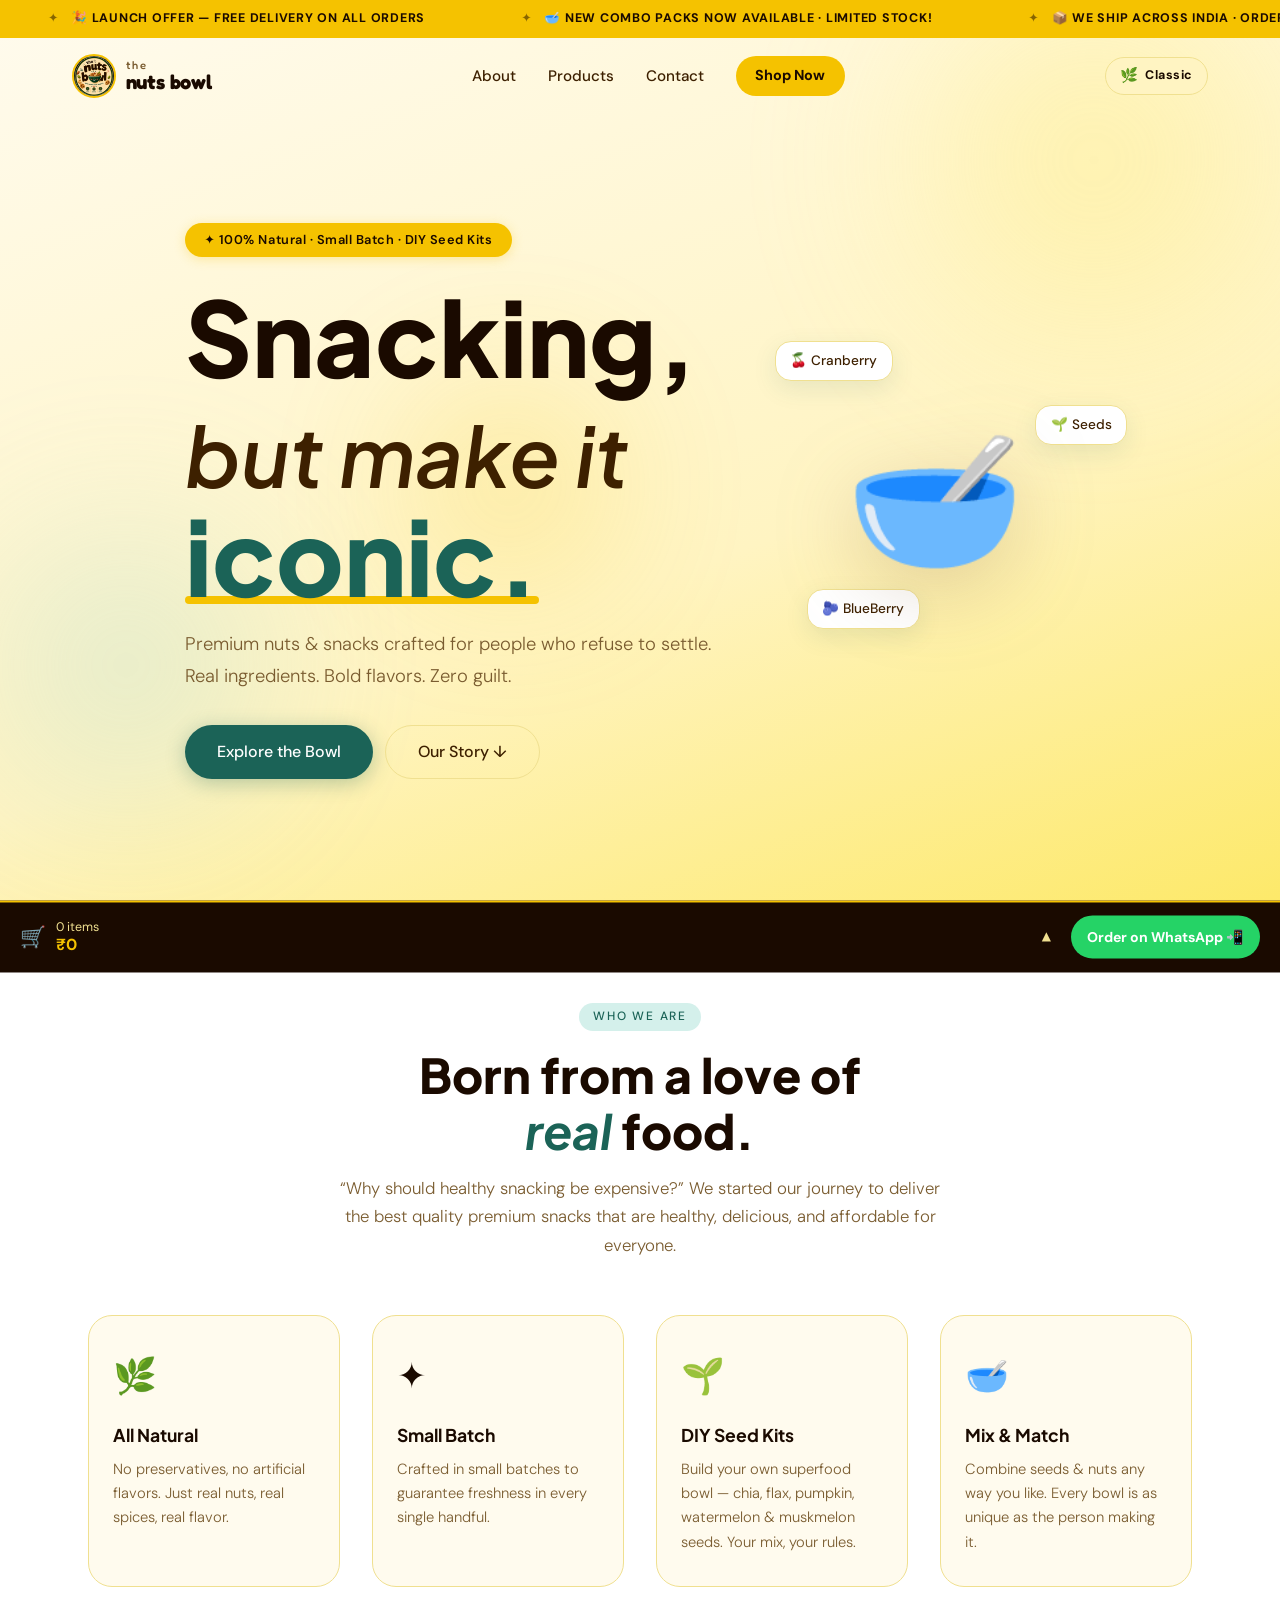
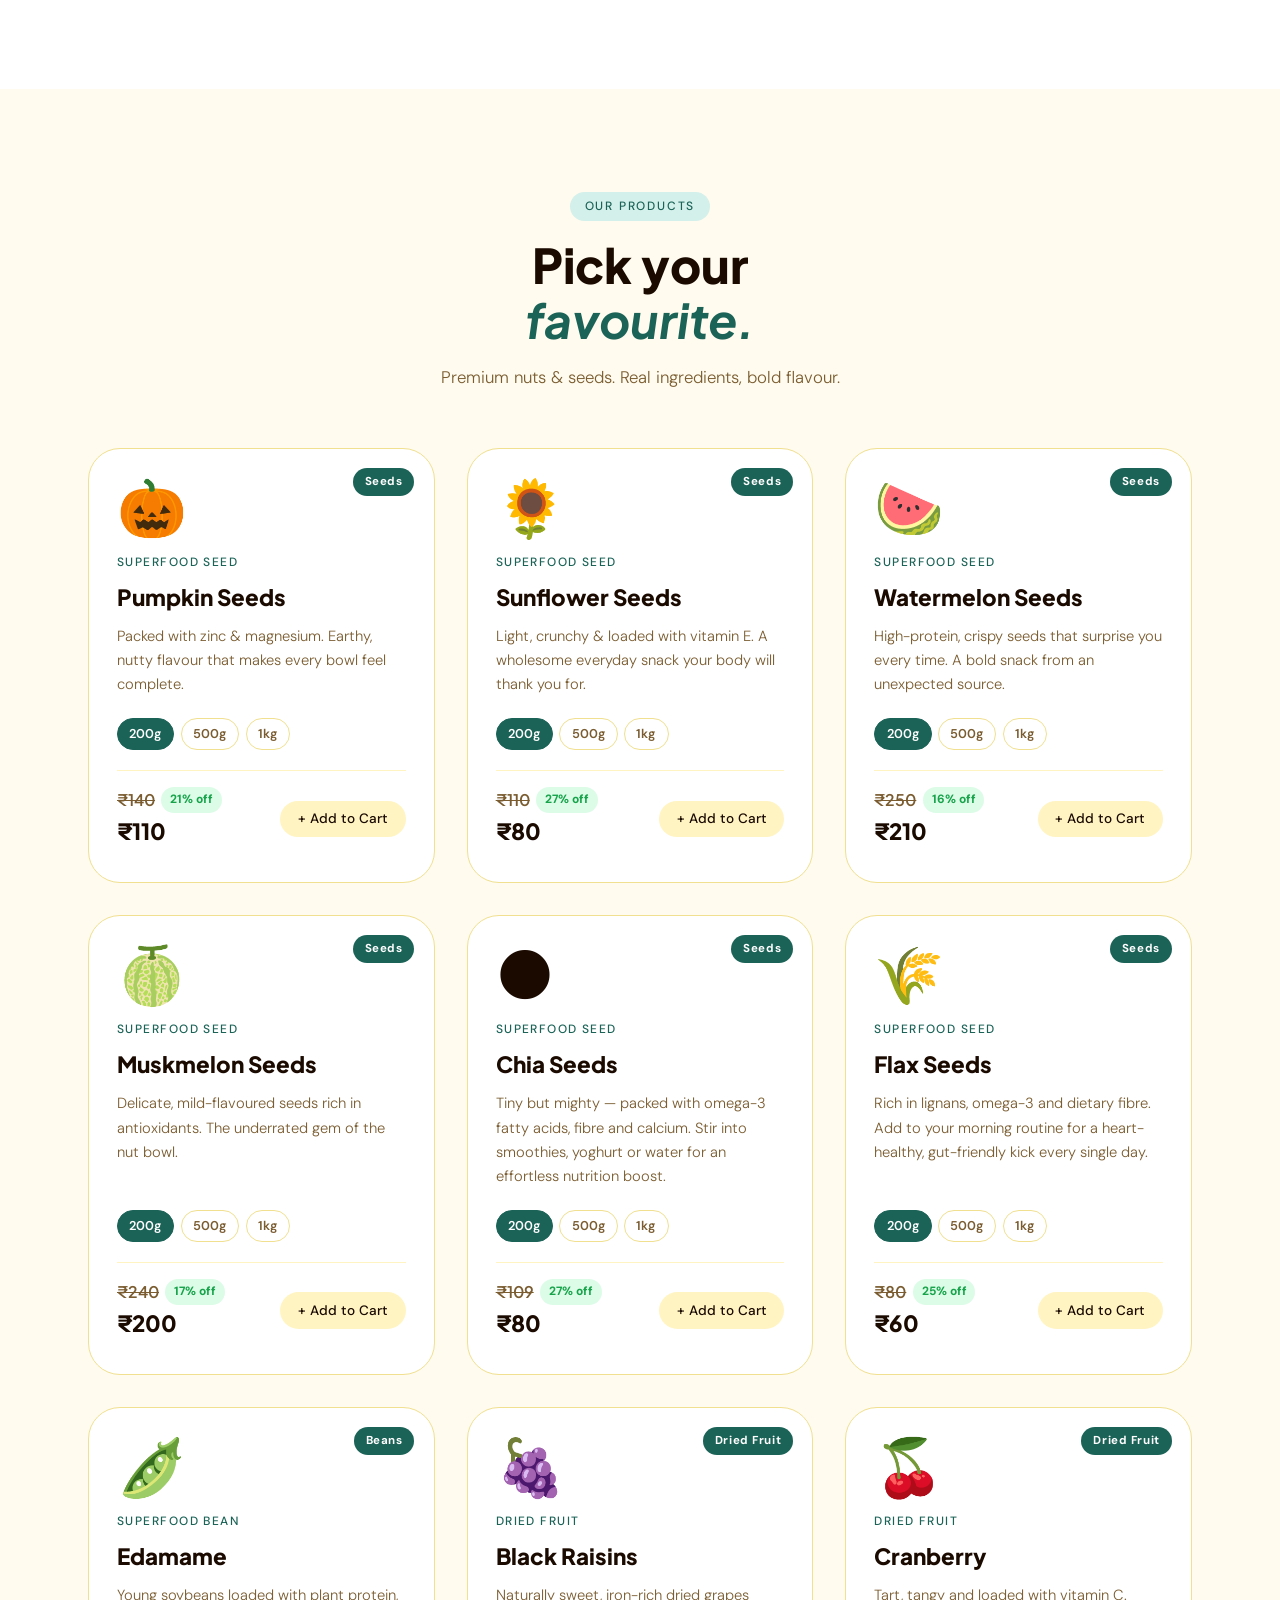
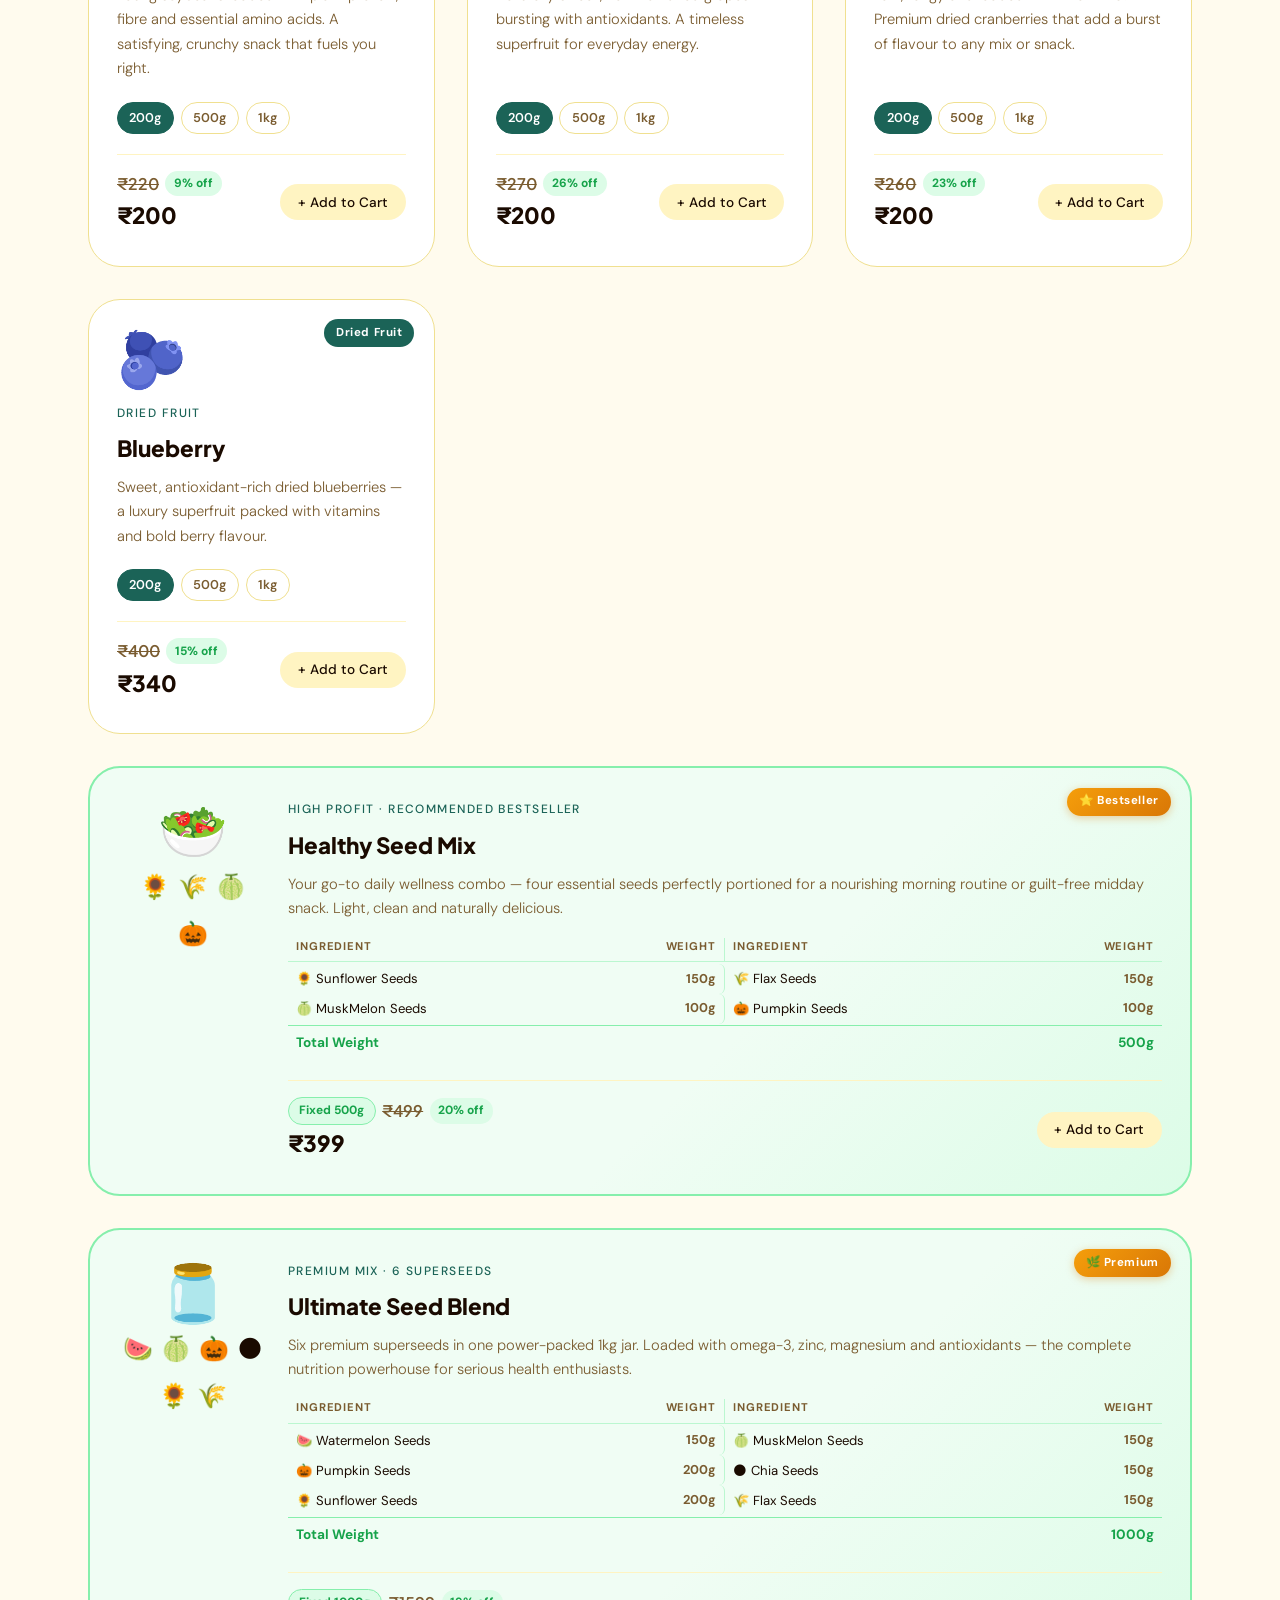
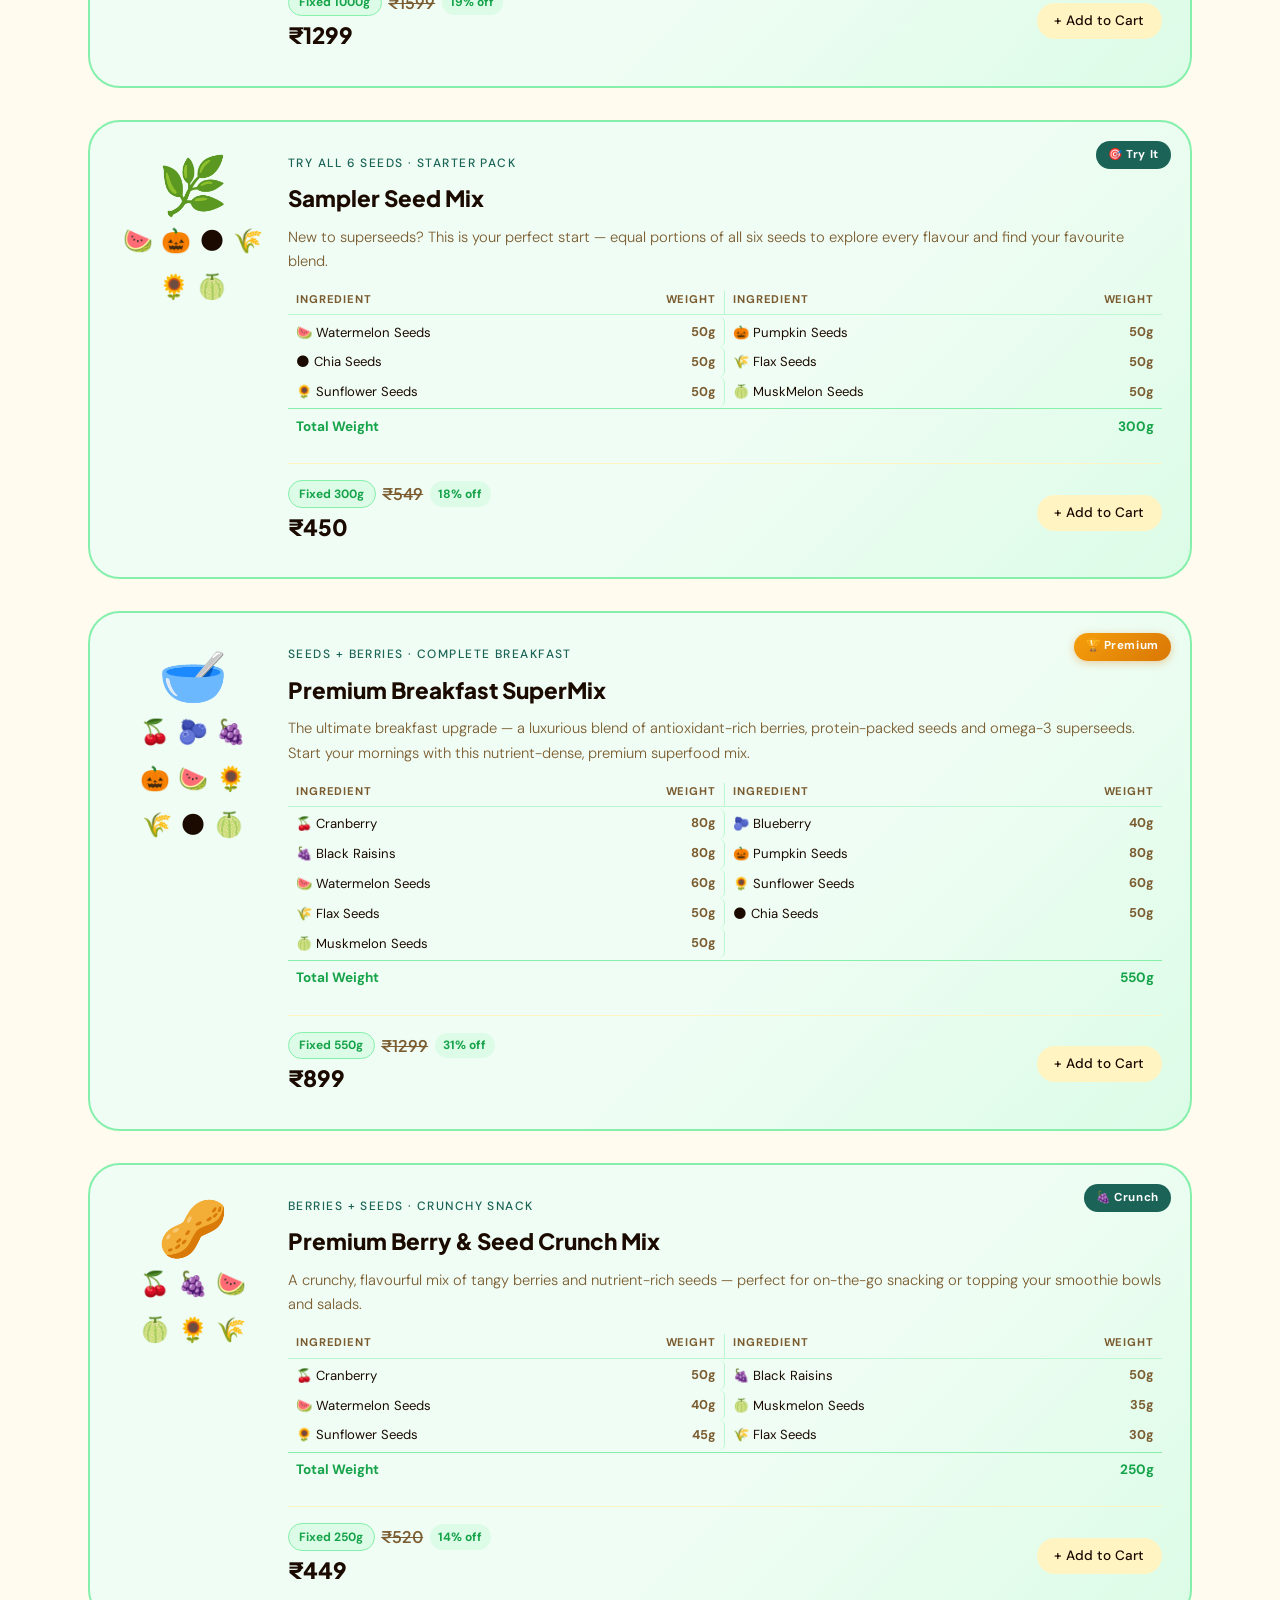
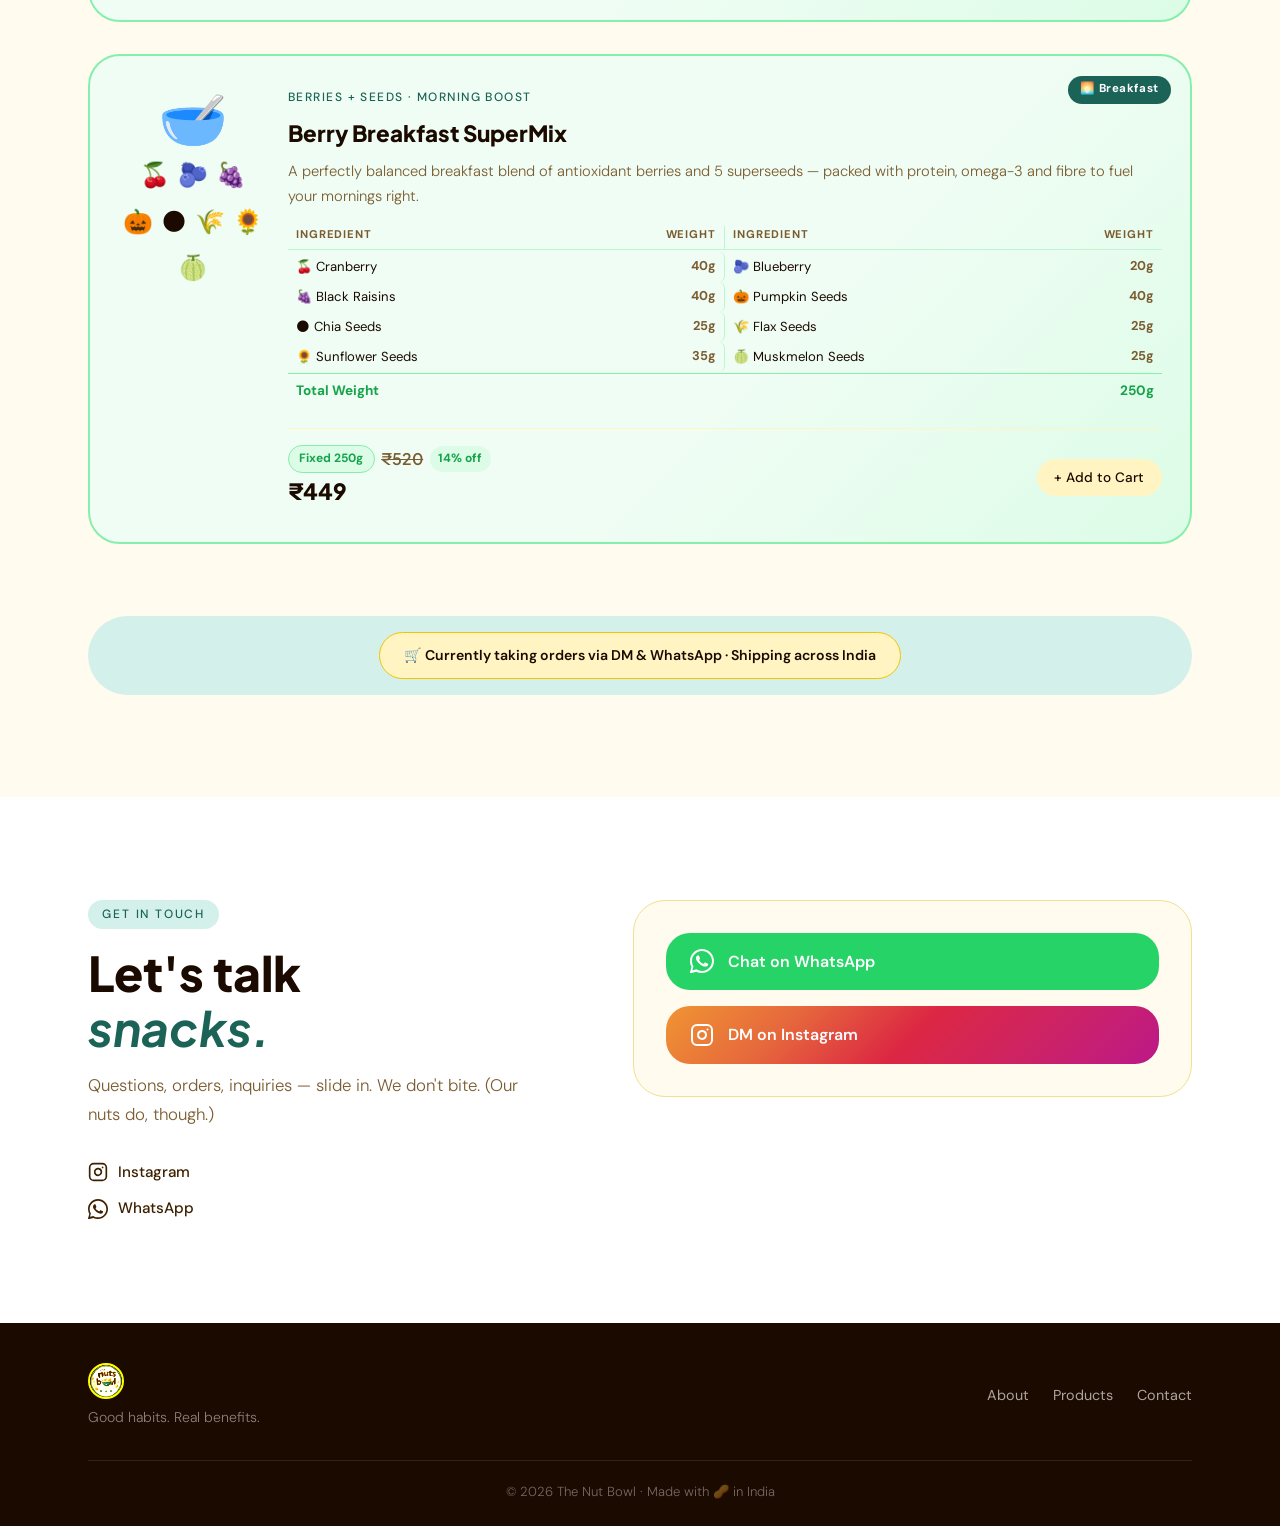
==== commit ac948195: "update" ====
--- a/index.html
+++ b/index.html
@@ -17,7 +17,7 @@
   <meta property="og:site_name" content="The Nuts Bowl" />
   <meta property="og:title" content="The Nuts Bowl — Premium Nuts, Seeds & Healthy Snacks" />
   <meta property="og:description" content="100% natural nuts & superfood seed combos crafted for people who refuse to settle. Small batch. Bold flavours. Delivered across India." />
-  <meta property="og:image" content="https://thenutsbowl.github.io/assets/images/WhatsApp Image 2026-05-17 at 2.47.24 PM.jpeg" />
+  <meta property="og:image" content="https://thenutsbowl.github.io/assets/images/brand_logo.png" />
   <meta property="og:image:alt" content="The Nuts Bowl — Premium Nuts and Seeds" />
   <meta property="og:url" content="https://thenutsbowl.github.io" />
   <meta property="og:locale" content="en_IN" />
@@ -26,7 +26,7 @@
   <meta name="twitter:card" content="summary_large_image" />
   <meta name="twitter:title" content="The Nuts Bowl — Premium Nuts, Seeds & Healthy Snacks" />
   <meta name="twitter:description" content="100% natural nuts & superfood seed combos. Small batch. Bold flavours. Delivered across India." />
-  <meta name="twitter:image" content="https://thenutsbowl.github.io/assets/images/WhatsApp Image 2026-05-17 at 2.47.24 PM.jpeg" />
+  <meta name="twitter:image" content="https://thenutsbowl.github.io/assets/images/brand_logo.png" />
 
   <!-- ── Google Fonts: Gen-Z theme ────────────────────────────── -->
   <link rel="preconnect" href="https://fonts.googleapis.com" />
@@ -46,8 +46,8 @@
     "name": "The Nuts Bowl",
     "description": "Premium nuts, seeds and healthy snack combos. 100% natural, small batch, delivered across India.",
     "url": "https://thenutsbowl.github.io",
-    "logo": "https://thenutsbowl.github.io/assets/images/WhatsApp Image 2026-05-17 at 2.47.24 PM.jpeg",
-    "image": "https://thenutsbowl.github.io/assets/images/WhatsApp Image 2026-05-17 at 2.47.24 PM.jpeg",
+    "logo": "https://thenutsbowl.github.io/assets/images/brand_logo.png",
+    "image": "https://thenutsbowl.github.io/assets/images/brand_logo.png",
     "servesCuisine": "Healthy Snacks",
     "areaServed": "India",
     "priceRange": "₹₹",
@@ -84,7 +84,7 @@
   <nav class="navbar" id="navbar">
     <div class="nav-container">
       <a href="#hero" class="nav-logo">
-        <img src="assets/images/WhatsApp Image 2026-05-17 at 2.47.24 PM.jpeg" alt="The Nut Bowl" class="logo-img" />
+        <img src="assets/images/brand_logo.png" alt="The Nut Bowl" class="logo-img" />
         <span class="brand-name">
           <span class="brand-the">the</span>
           <span class="brand-main">nuts bowl</span>
@@ -139,9 +139,9 @@
 
     <div class="hero-visual reveal reveal-delay-1">
       <div class="hero-card-stack">
-        <div class="floating-card card-a">🌰 Cashews</div>
+        <div class="floating-card card-a">🍒 Cranberry</div>
         <div class="floating-card card-b">🌱 Seeds</div>
-        <div class="floating-card card-c">🫘 Almonds</div>
+        <div class="floating-card card-c">🫐 BlueBerry</div>
         <div class="hero-bowl-emoji">🥣</div>
       </div>
     </div>
@@ -224,7 +224,7 @@
       <div class="footer-inner">
         <div class="footer-brand">
           <a href="#hero" class="nav-logo">
-            <img src="assets/images/WhatsApp Image 2026-05-17 at 2.47.24 PM.jpeg" alt="The Nut Bowl" class="logo-img logo-sm" />
+            <img src="assets/images/brand_logo.png" alt="The Nut Bowl" class="logo-img logo-sm" />
           </a>
           <p>Good habits. Real benefits.</p>
         </div>
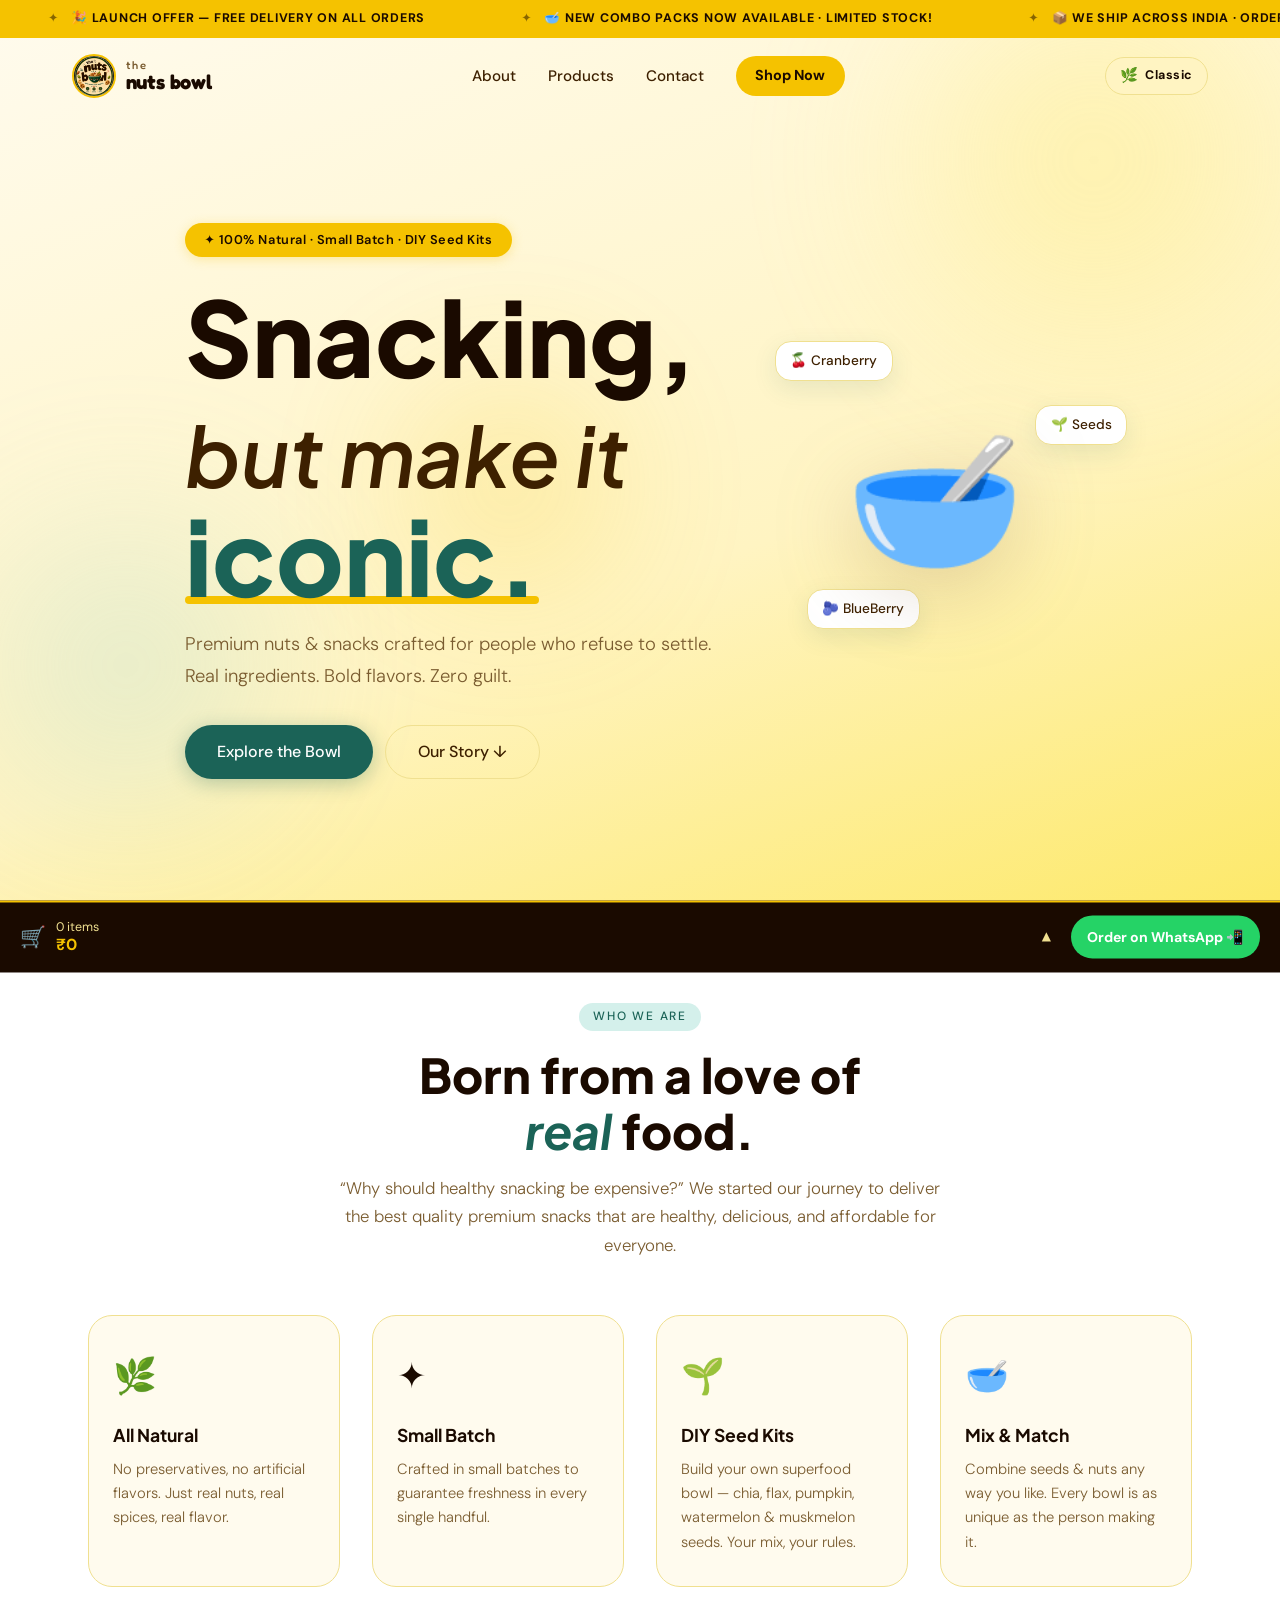
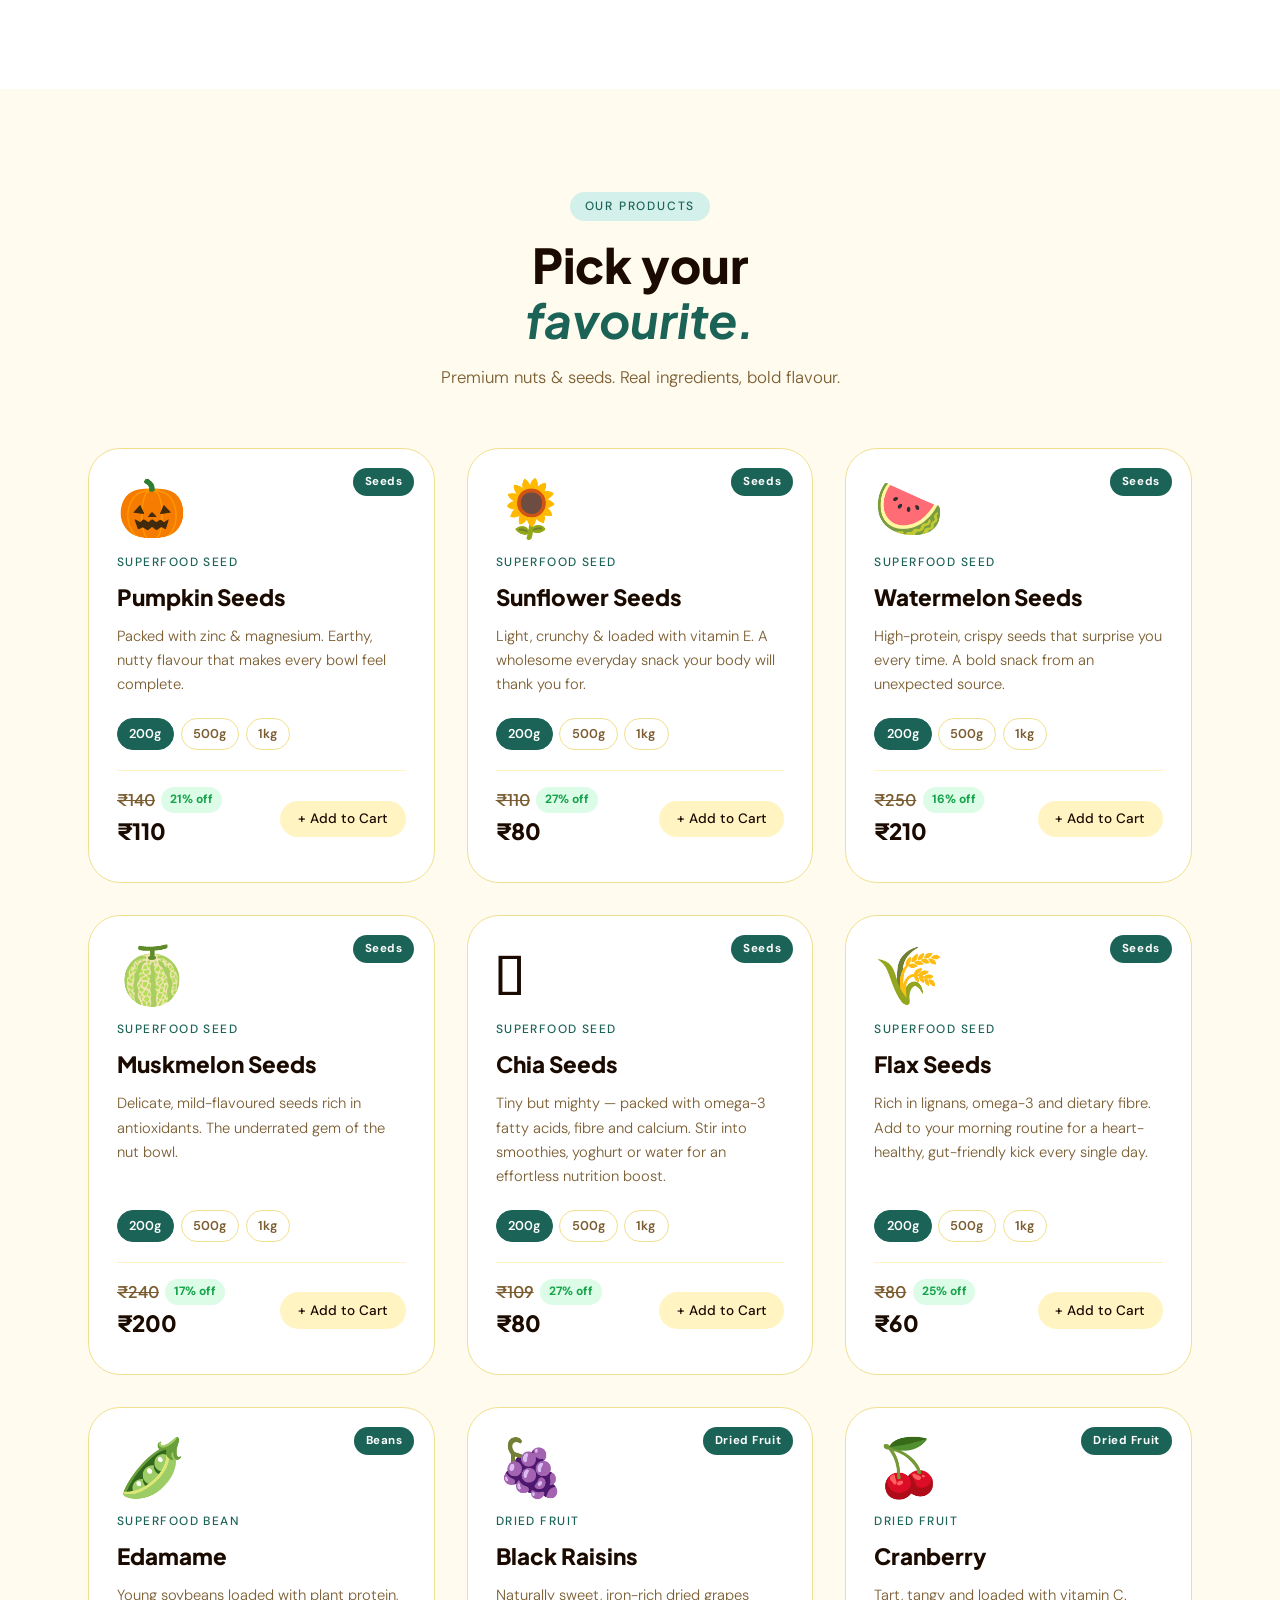
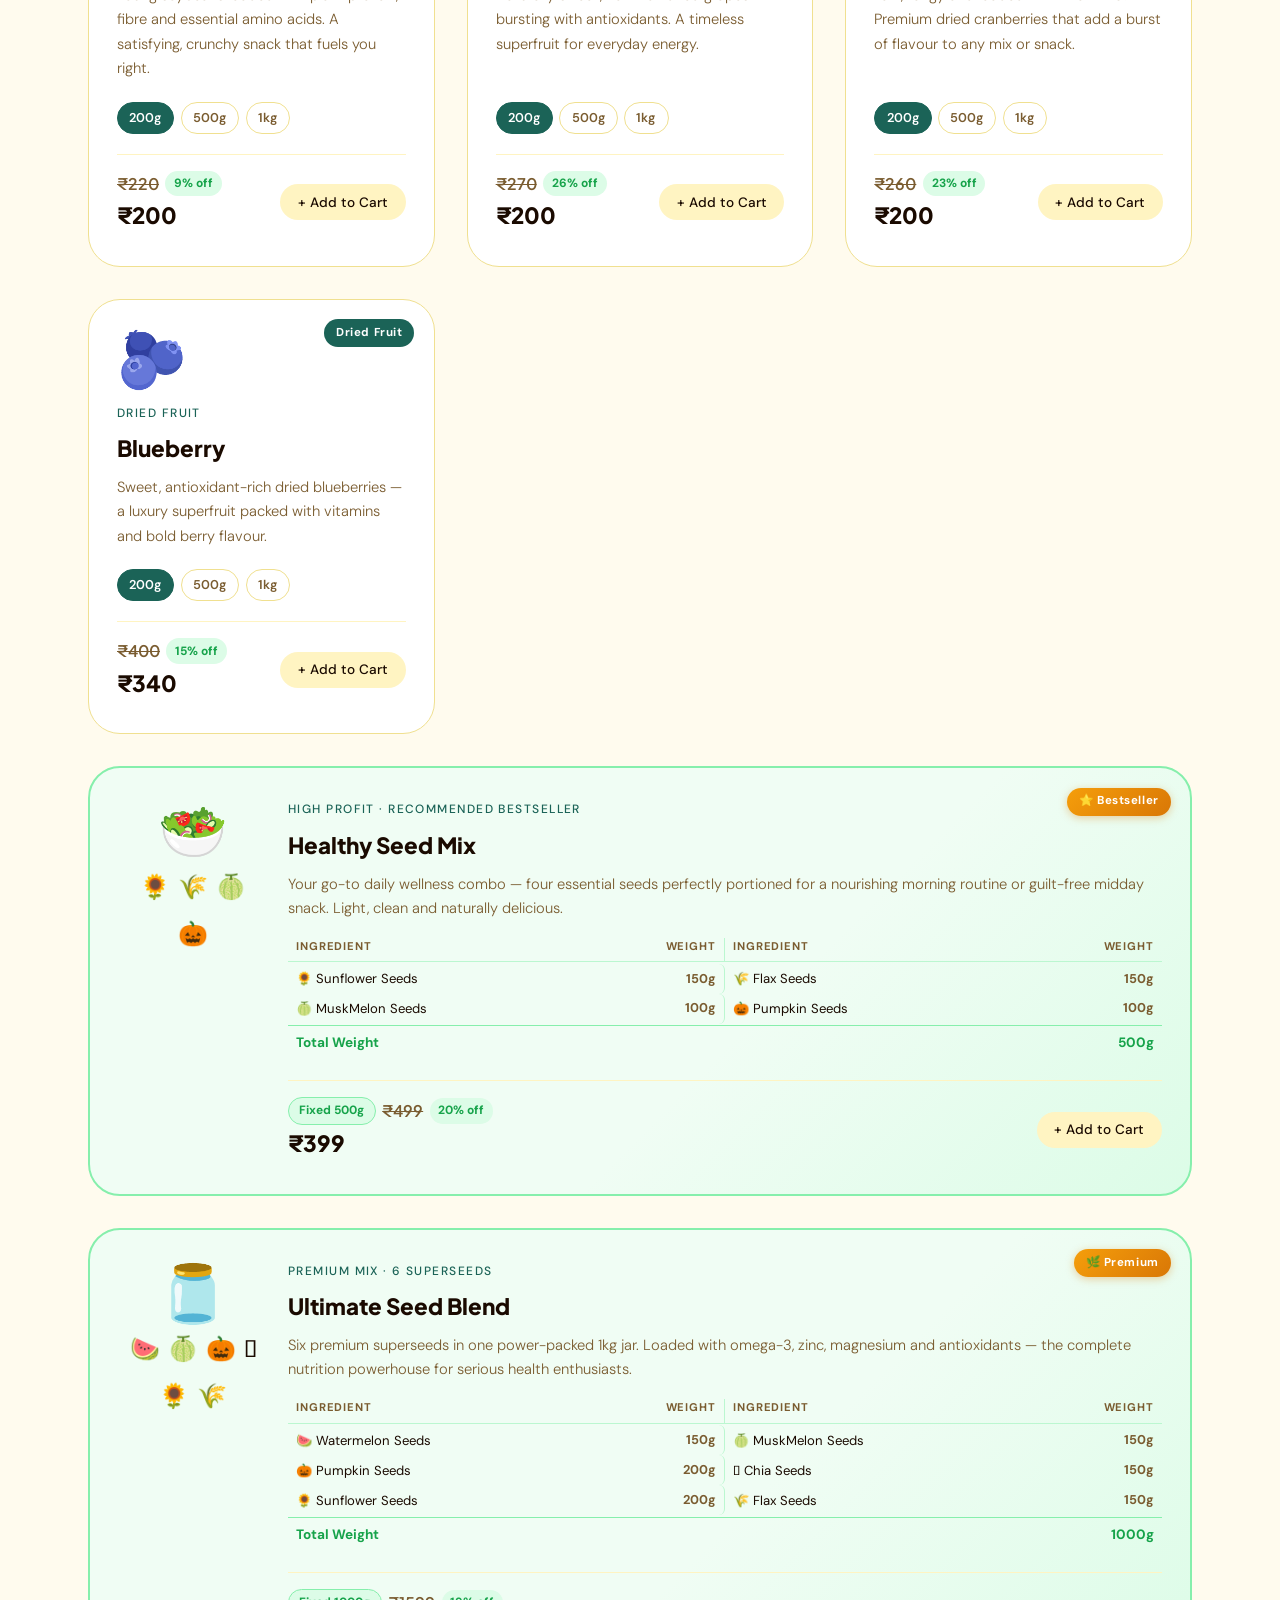
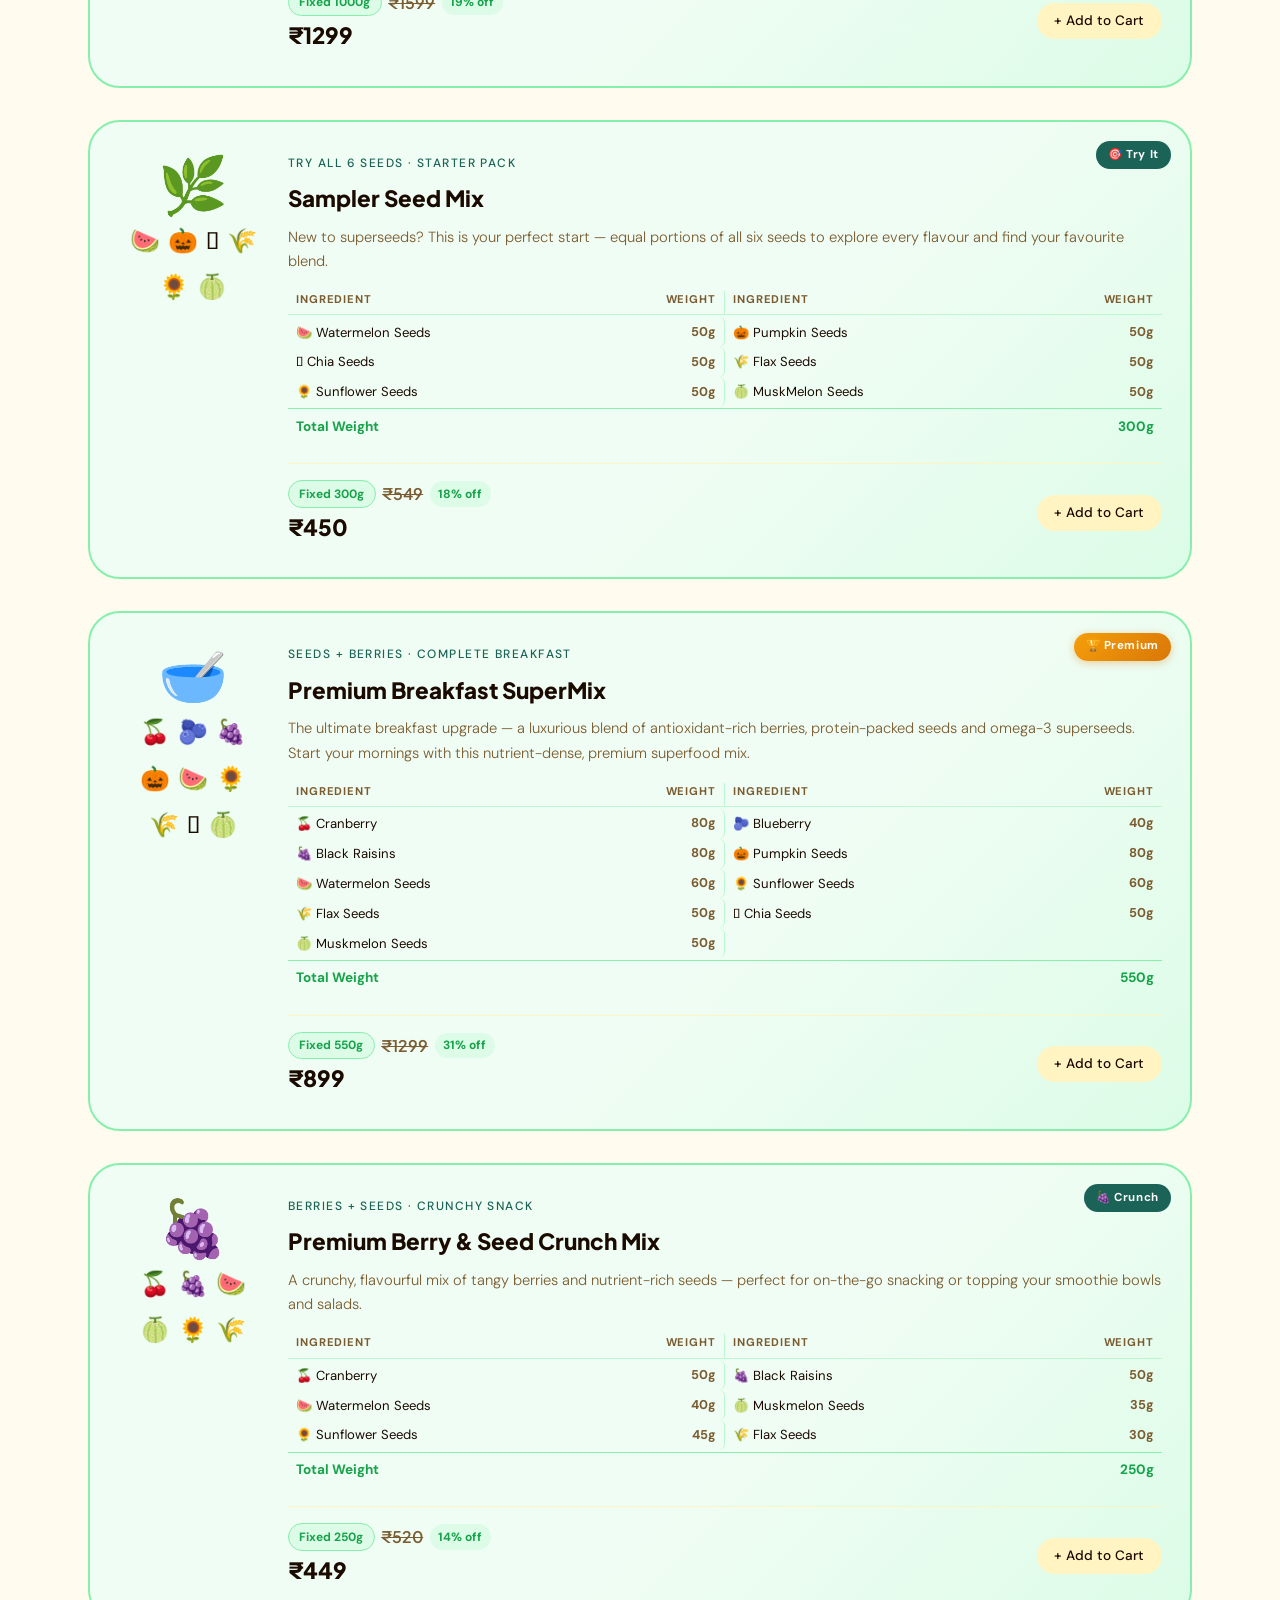
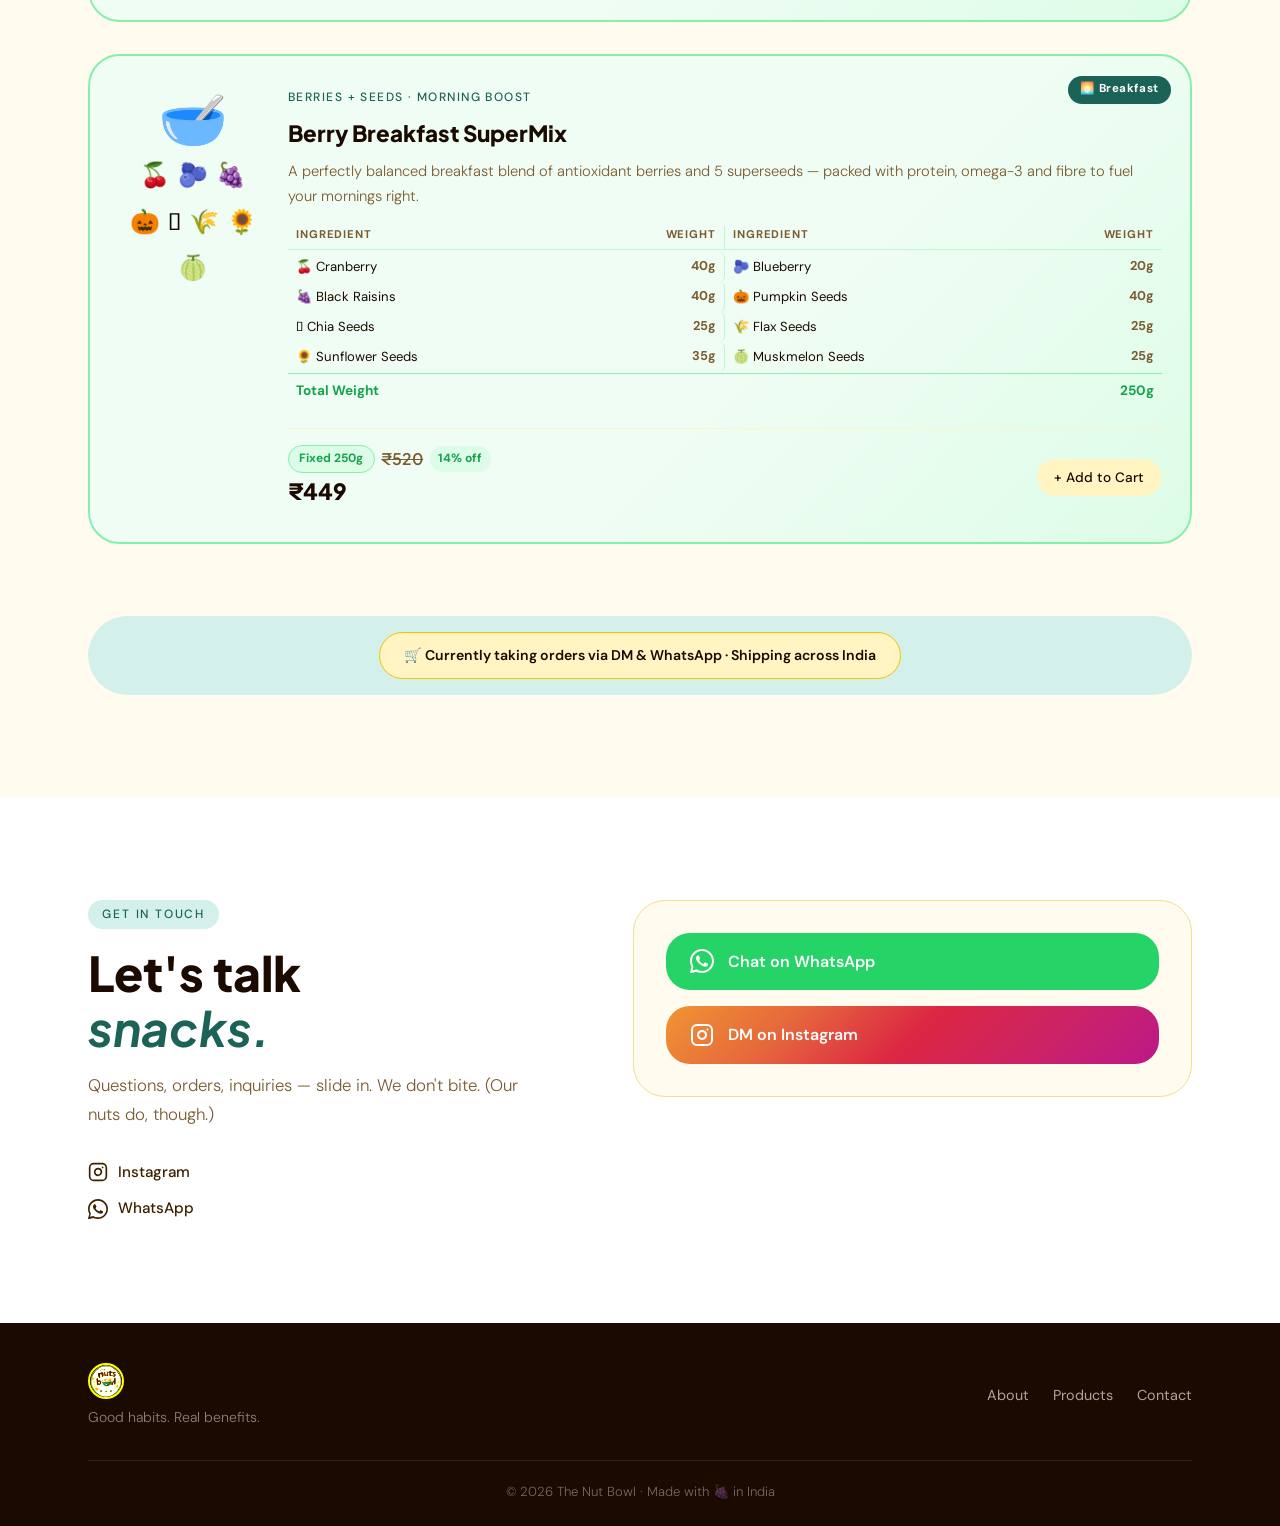
==== commit 22e7c131: "update" ====
--- a/index.html
+++ b/index.html
@@ -235,7 +235,7 @@
         </nav>
       </div>
       <div class="footer-bottom">
-        <p>© 2026 The Nut Bowl · Made with 🥜 in India</p>
+        <p>© 2026 The Nut Bowl · Made with 🍇 in India</p>
       </div>
     </div>
   </footer>
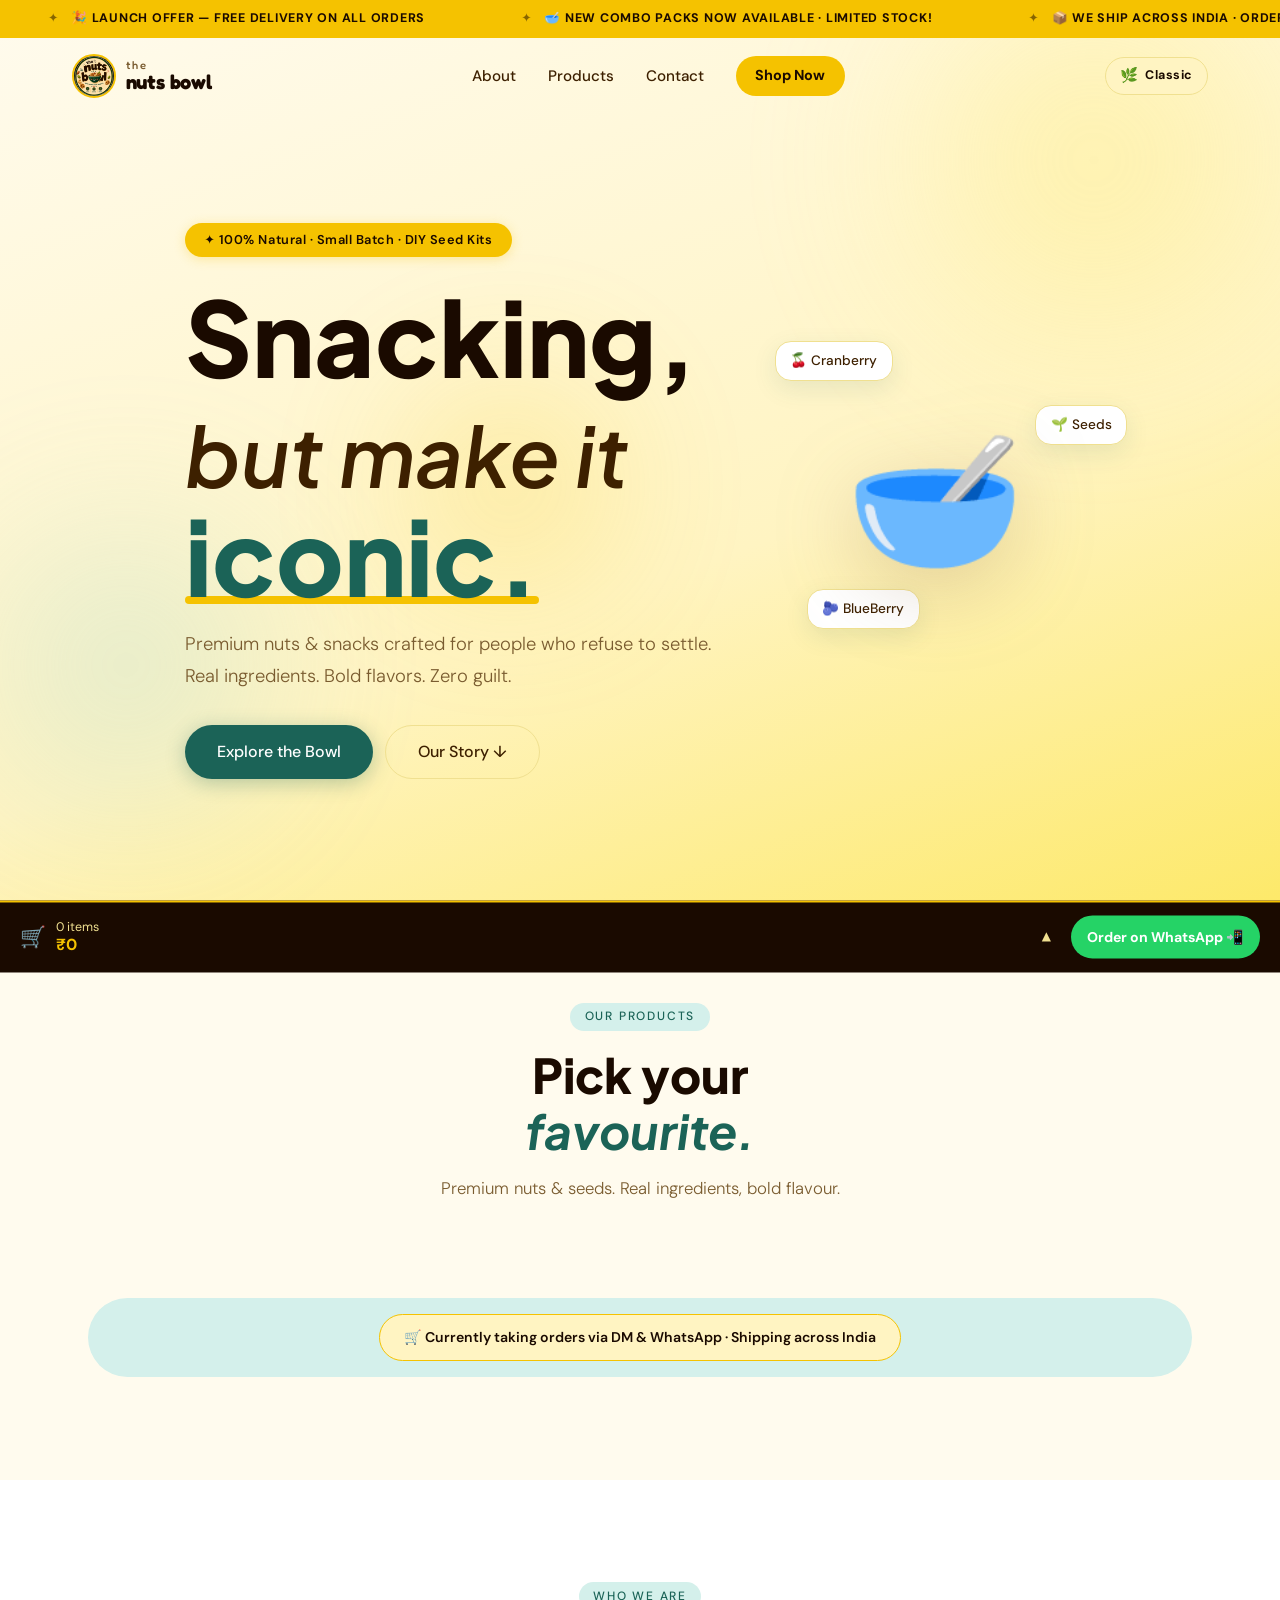
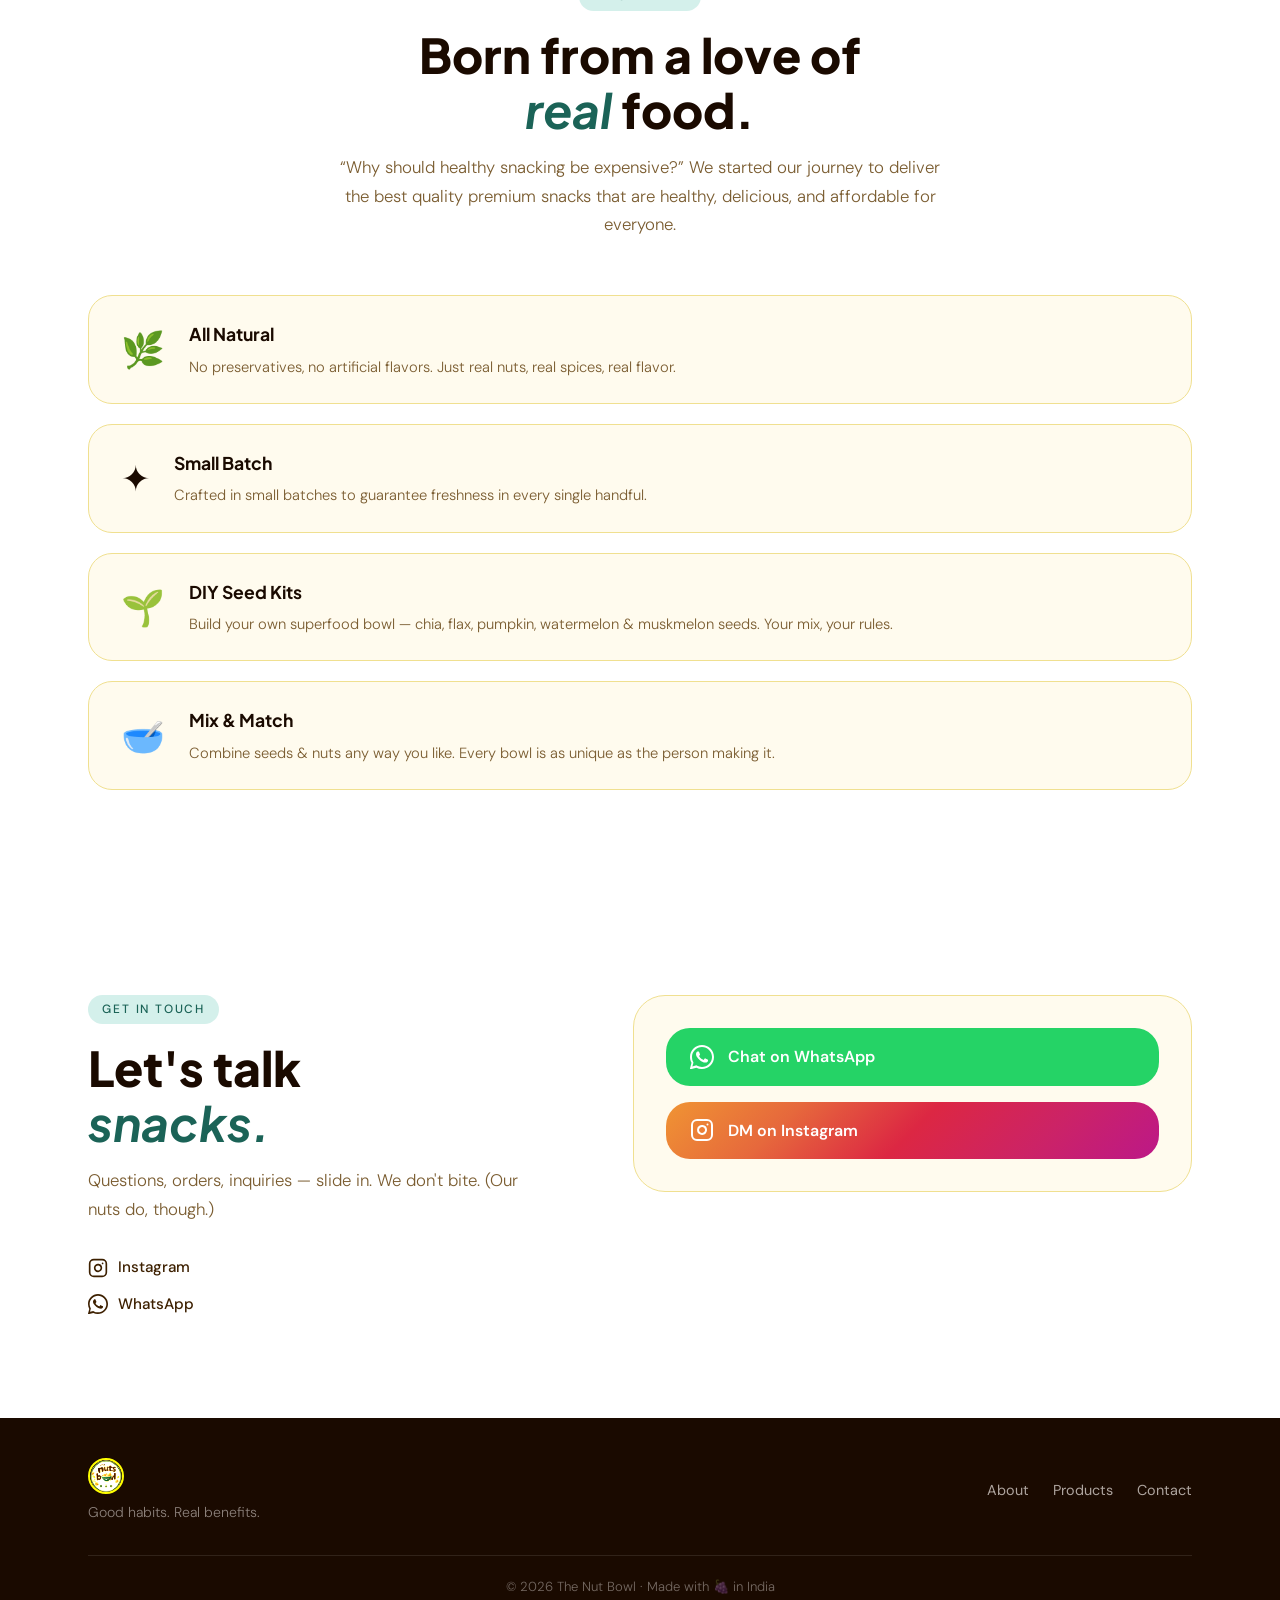
==== commit 9c9cc515: "update" ====
--- a/index.html
+++ b/index.html
@@ -31,7 +31,7 @@
   <!-- ── Google Fonts: Gen-Z theme ────────────────────────────── -->
   <link rel="preconnect" href="https://fonts.googleapis.com" />
   <link rel="preconnect" href="https://fonts.gstatic.com" crossorigin />
-  <link href="https://fonts.googleapis.com/css2?family=Syne:wght@700;800;900&family=Space+Grotesk:wght@300;400;500;600;700&display=swap" rel="stylesheet" />
+  <link href="https://fonts.googleapis.com/css2?family=Syne:wght@700;800;900&family=Space+Grotesk:wght@300;400;500;600;700&family=Merriweather:ital,wght@0,300;0,400;0,700;0,900;1,300;1,400&display=swap" rel="stylesheet" />
 
   <!-- ── Favicon ─────────────────────────────────────────────── -->
   <link rel="icon" type="image/svg+xml" href="assets/favicon.svg" />
@@ -69,6 +69,9 @@
   <link href="https://fonts.googleapis.com/css2?family=Plus+Jakarta+Sans:ital,wght@0,300;0,400;0,500;0,600;0,700;0,800;1,300;1,400;1,600&family=DM+Sans:ital,opsz,wght@0,9..40,300;0,9..40,400;0,9..40,500;1,9..40,300&family=Fredoka:wght@400;500;600;700&display=swap" rel="stylesheet" />
 
   <link rel="stylesheet" href="css/style.css" />
+  <!-- Preconnect to Apps Script so DNS+TCP is ready before JS fires -->
+  <link rel="preconnect" href="https://script.google.com" />
+  <link rel="dns-prefetch" href="https://script.googleusercontent.com" />
 </head>
 <body>
 
@@ -147,6 +150,25 @@
     </div>
   </section>
 
+  <!-- ═══════════════════════════════════════ PRODUCTS ═══════════════════════════════════════ -->
+  <section class="products" id="products">
+    <div class="container">
+      <div class="section-header reveal">
+        <span id="productsTag" class="section-tag">our products</span>
+        <h2 id="productsTitle" class="section-title">Pick your<br /><em>favourite.</em></h2>
+        <p id="productsDesc" class="section-desc">Premium nuts &amp; seeds. Real ingredients, bold flavour.</p>
+      </div>
+
+      <div id="productsGrid" class="products-grid">
+        <div id="combos-anchor"></div>
+      </div>
+
+      <div class="products-note reveal">
+        <p id="productsNote">🛒 Currently taking orders via DM &amp; WhatsApp · Shipping across India</p>
+      </div>
+    </div>
+  </section>
+
   <!-- ═══════════════════════════════════════ ABOUT ═══════════════════════════════════════ -->
   <section class="about" id="about">
     <div class="container">
@@ -160,25 +182,6 @@
       </div>
 
       <div id="aboutGrid" class="about-grid"></div>
-    </div>
-  </section>
-
-  <!-- ═══════════════════════════════════════ PRODUCTS ═══════════════════════════════════════ -->
-  <section class="products" id="products">
-    <div class="container">
-      <div class="section-header reveal">
-        <span id="productsTag" class="section-tag">our products</span>
-        <h2 id="productsTitle" class="section-title">Pick your<br /><em>favourite.</em></h2>
-        <p id="productsDesc" class="section-desc">Premium nuts &amp; seeds. Real ingredients, bold flavour.</p>
-      </div>
-
-      <div id="productsGrid" class="products-grid">
-        <div id="combos-anchor"></div>
-      </div>
-
-      <div class="products-note reveal">
-        <p id="productsNote">🛒 Currently taking orders via DM &amp; WhatsApp · Shipping across India</p>
-      </div>
     </div>
   </section>
 
--- a/css/style.css
+++ b/css/style.css
@@ -707,31 +707,37 @@
 }
 
 .about-grid {
-  display: grid;
-  grid-template-columns: 1fr 1fr;
+  display: flex;
+  flex-direction: column;
+  gap: 1.25rem;
+}
+
+.about-card {
+  display: flex;
+  flex-direction: row;
+  align-items: flex-start;
   gap: 1.5rem;
-}
-
-@media (min-width: 768px) {
-  .about-grid { grid-template-columns: repeat(4, 1fr); gap: 2rem; }
-}
-
-.about-card {
   background: var(--cream);
   border: 1px solid var(--beige);
   border-radius: var(--radius-lg);
-  padding: 2rem 1.5rem;
+  padding: 1.5rem 2rem;
   transition: transform var(--transition), box-shadow var(--transition);
 }
 
 .about-card:hover {
-  transform: translateY(-6px);
-  box-shadow: 0 16px 48px var(--shadow-hover);
+  transform: translateX(6px);
+  box-shadow: 0 8px 32px var(--shadow-hover);
 }
 
 .about-icon {
   font-size: 2.2rem;
-  margin-bottom: 1rem;
+  flex-shrink: 0;
+  margin-top: 0.15rem;
+}
+
+.about-card-text {
+  display: flex;
+  flex-direction: column;
 }
 
 .about-card h3 {
@@ -739,7 +745,7 @@
   font-size: 1.1rem;
   font-weight: 700;
   color: var(--text-dark);
-  margin-bottom: 0.5rem;
+  margin-bottom: 0.4rem;
 }
 
 .about-card p {
@@ -760,6 +766,37 @@
   gap: 1.5rem;
   grid-template-columns: 1fr;
 }
+
+/* ── Skeleton loading cards ──────────────────────────────────── */
+@keyframes shimmer {
+  0%   { background-position: -600px 0; }
+  100% { background-position:  600px 0; }
+}
+
+.skeleton-card {
+  background: var(--card-bg);
+  border: 1px solid var(--beige);
+  border-radius: var(--radius-xl);
+  padding: 2rem 1.75rem;
+  display: flex;
+  flex-direction: column;
+  gap: 1rem;
+  min-height: 260px;
+  overflow: hidden;
+}
+
+.skeleton-line {
+  border-radius: 6px;
+  background: linear-gradient(90deg, var(--beige) 25%, var(--cream) 50%, var(--beige) 75%);
+  background-size: 600px 100%;
+  animation: shimmer 1.4s infinite linear;
+}
+
+.skeleton-line.sk-emoji  { width: 48px; height: 48px; border-radius: 50%; }
+.skeleton-line.sk-title  { width: 65%; height: 18px; margin-top: 0.5rem; }
+.skeleton-line.sk-desc   { width: 90%; height: 13px; }
+.skeleton-line.sk-desc2  { width: 70%; height: 13px; }
+.skeleton-line.sk-price  { width: 40%; height: 22px; margin-top: auto; }
 
 @media (min-width: 640px) {
   .products-grid { grid-template-columns: repeat(2, 1fr); }
@@ -1615,7 +1652,7 @@
    dark bg, bold typography.
 ═══════════════════════════════════════════════════════════════ */
 
-/* ── Google Font imports for Gen-Z (Syne + Space Grotesk) are
+/* ── Google Font imports for Gen-Z (Merriweather) are
    preloaded in <head>; font-family is switched via variables. ── */
 
 [data-theme="genz"] {
@@ -1646,9 +1683,9 @@
   --shadow:       rgba(255, 214, 10, 0.08);
   --shadow-hover: rgba(255, 214, 10, 0.2);
 
-  /* Typography — Gen-Z fonts */
-  --font-display: 'Syne', system-ui, sans-serif;
-  --font-body:    'Space Grotesk', system-ui, sans-serif;
+  /* Typography — Vibe fonts */
+  --font-display: 'Merriweather', Georgia, serif;
+  --font-body:    'Merriweather', Georgia, serif;
 }
 
 /* ── Body ────────────────────────────────────────────────────── */
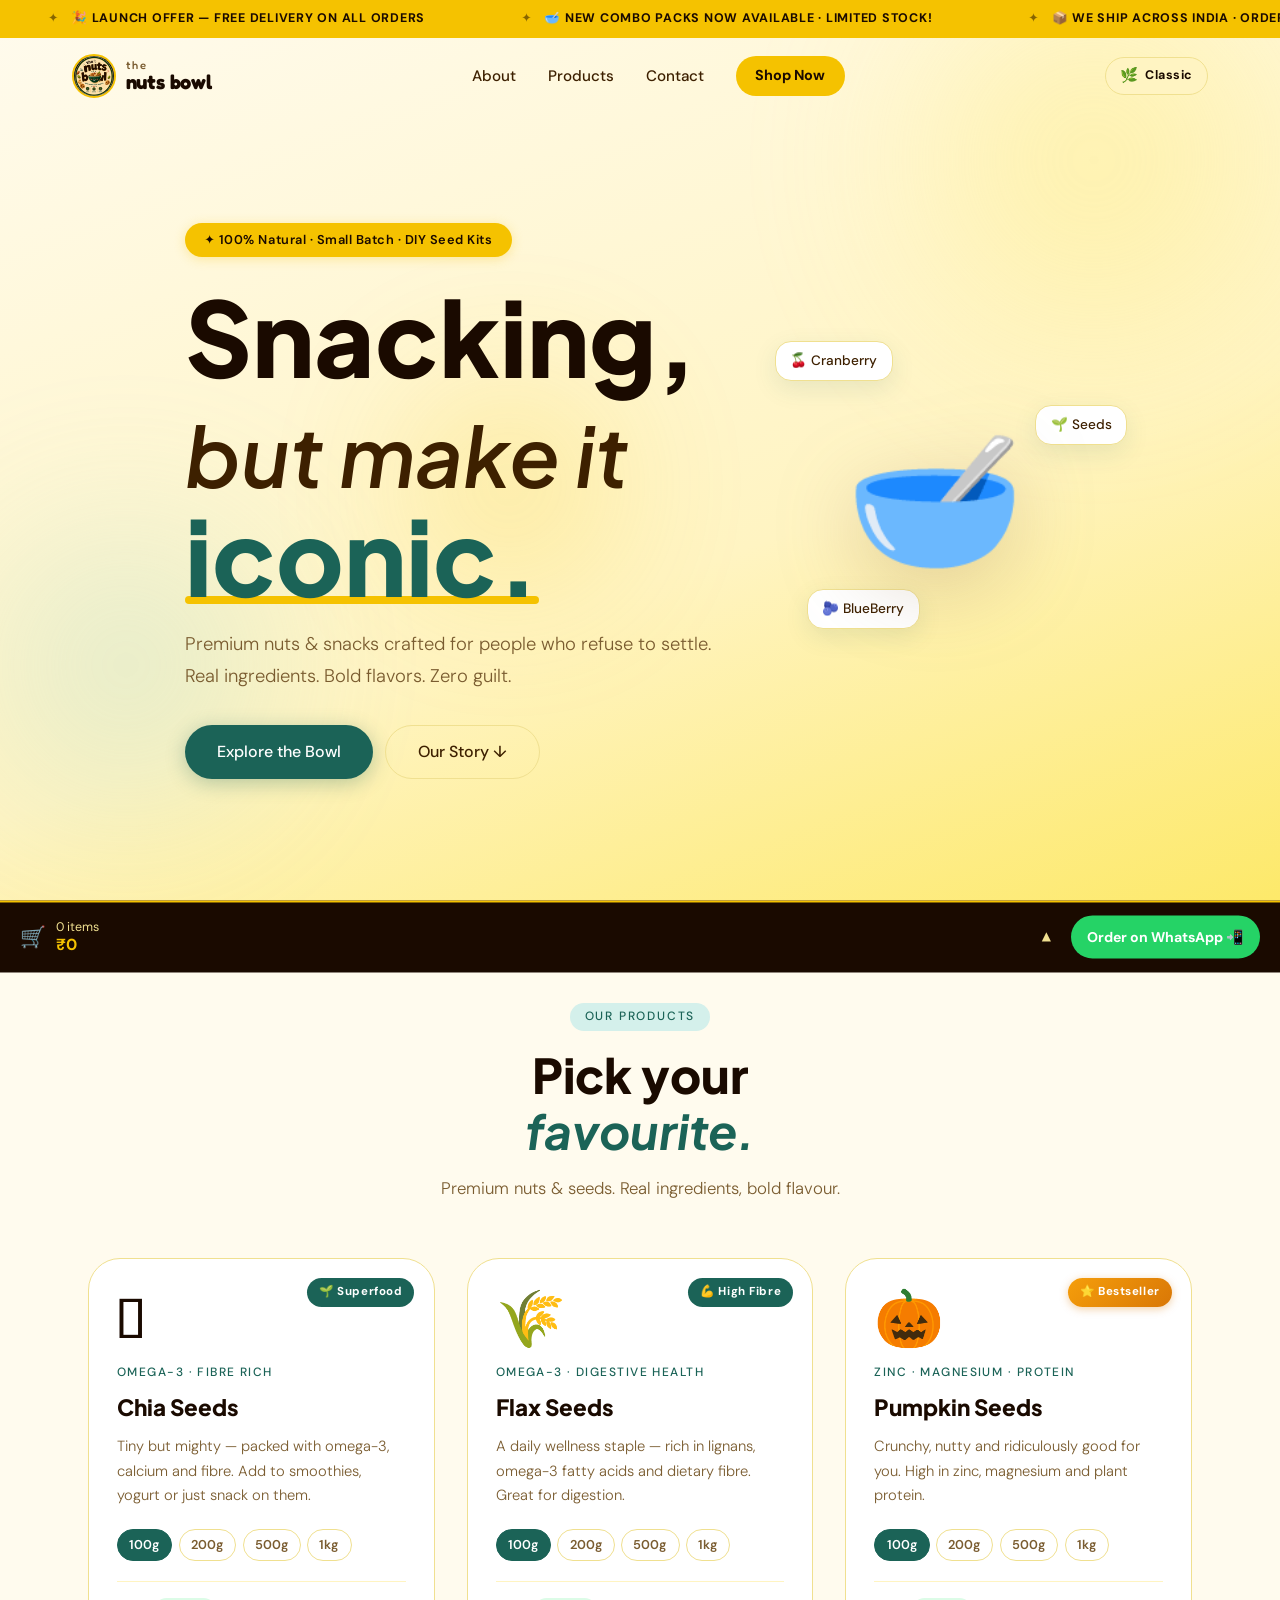
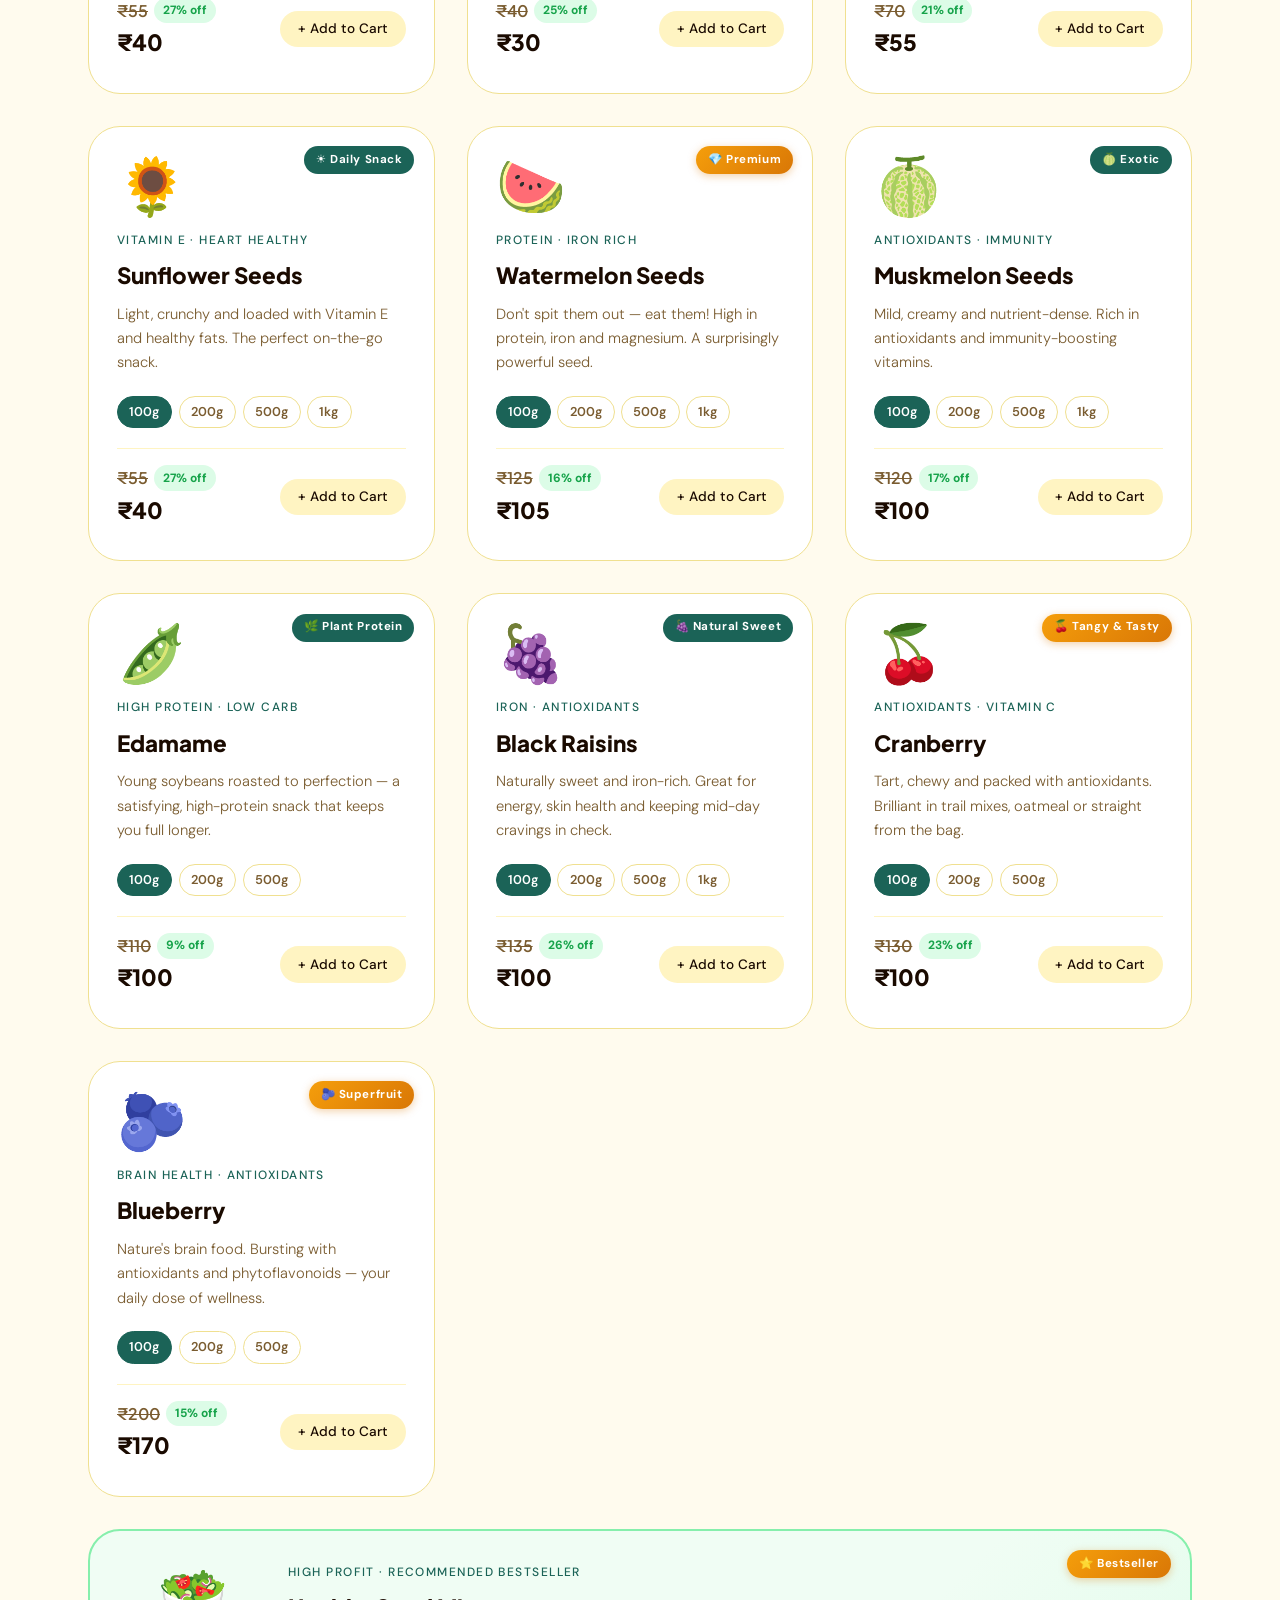
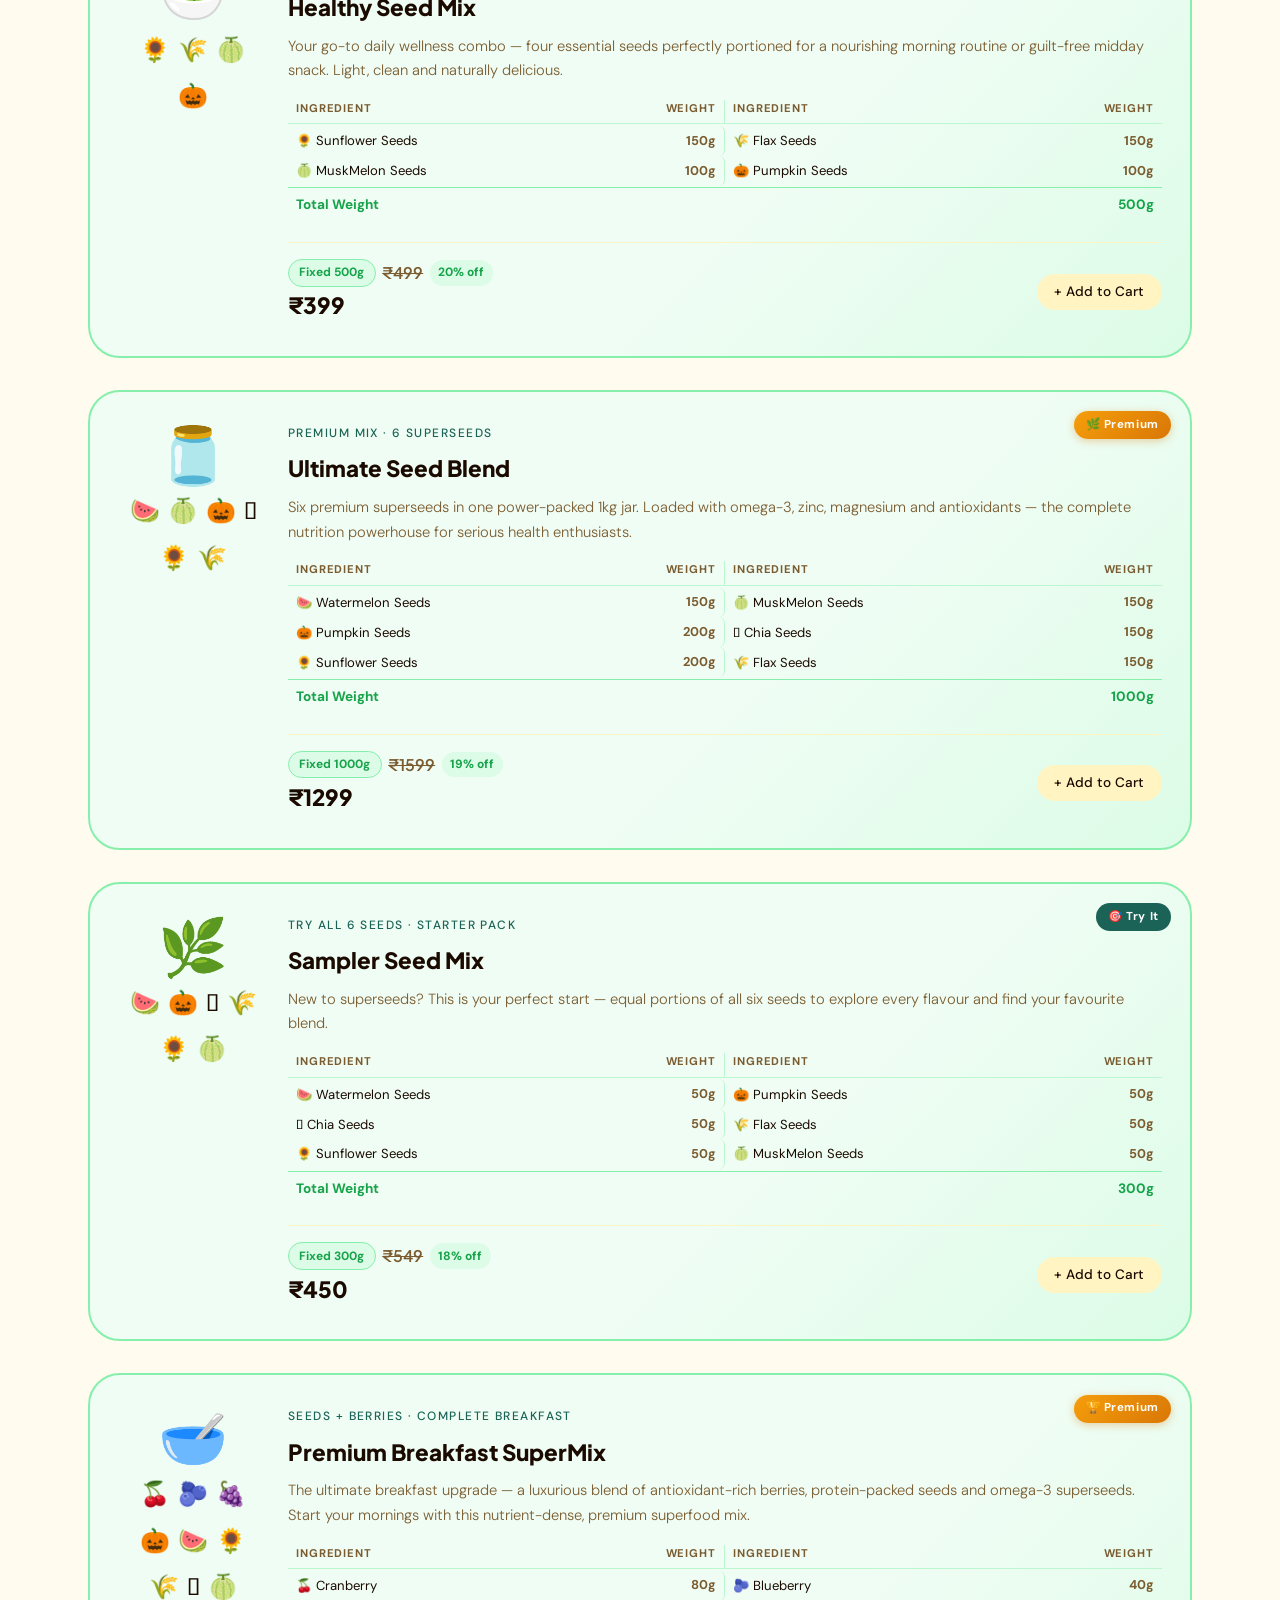
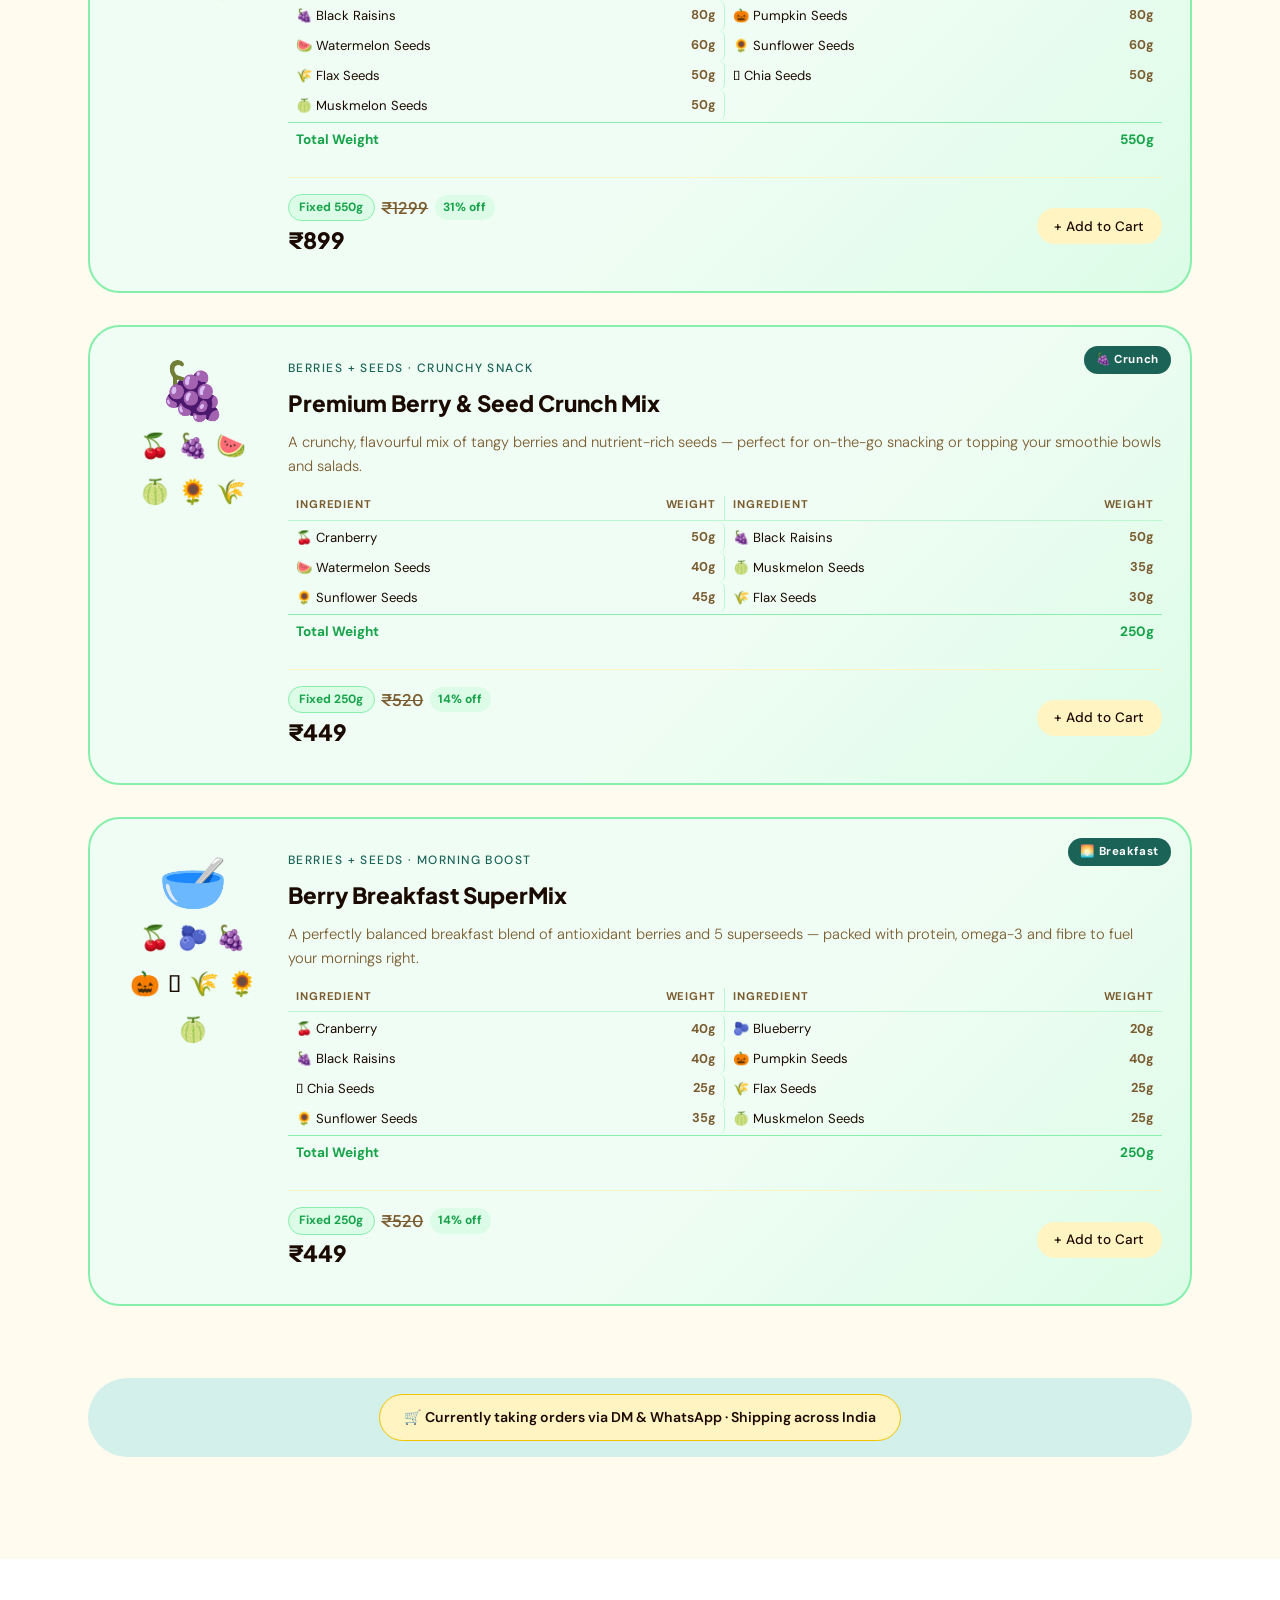
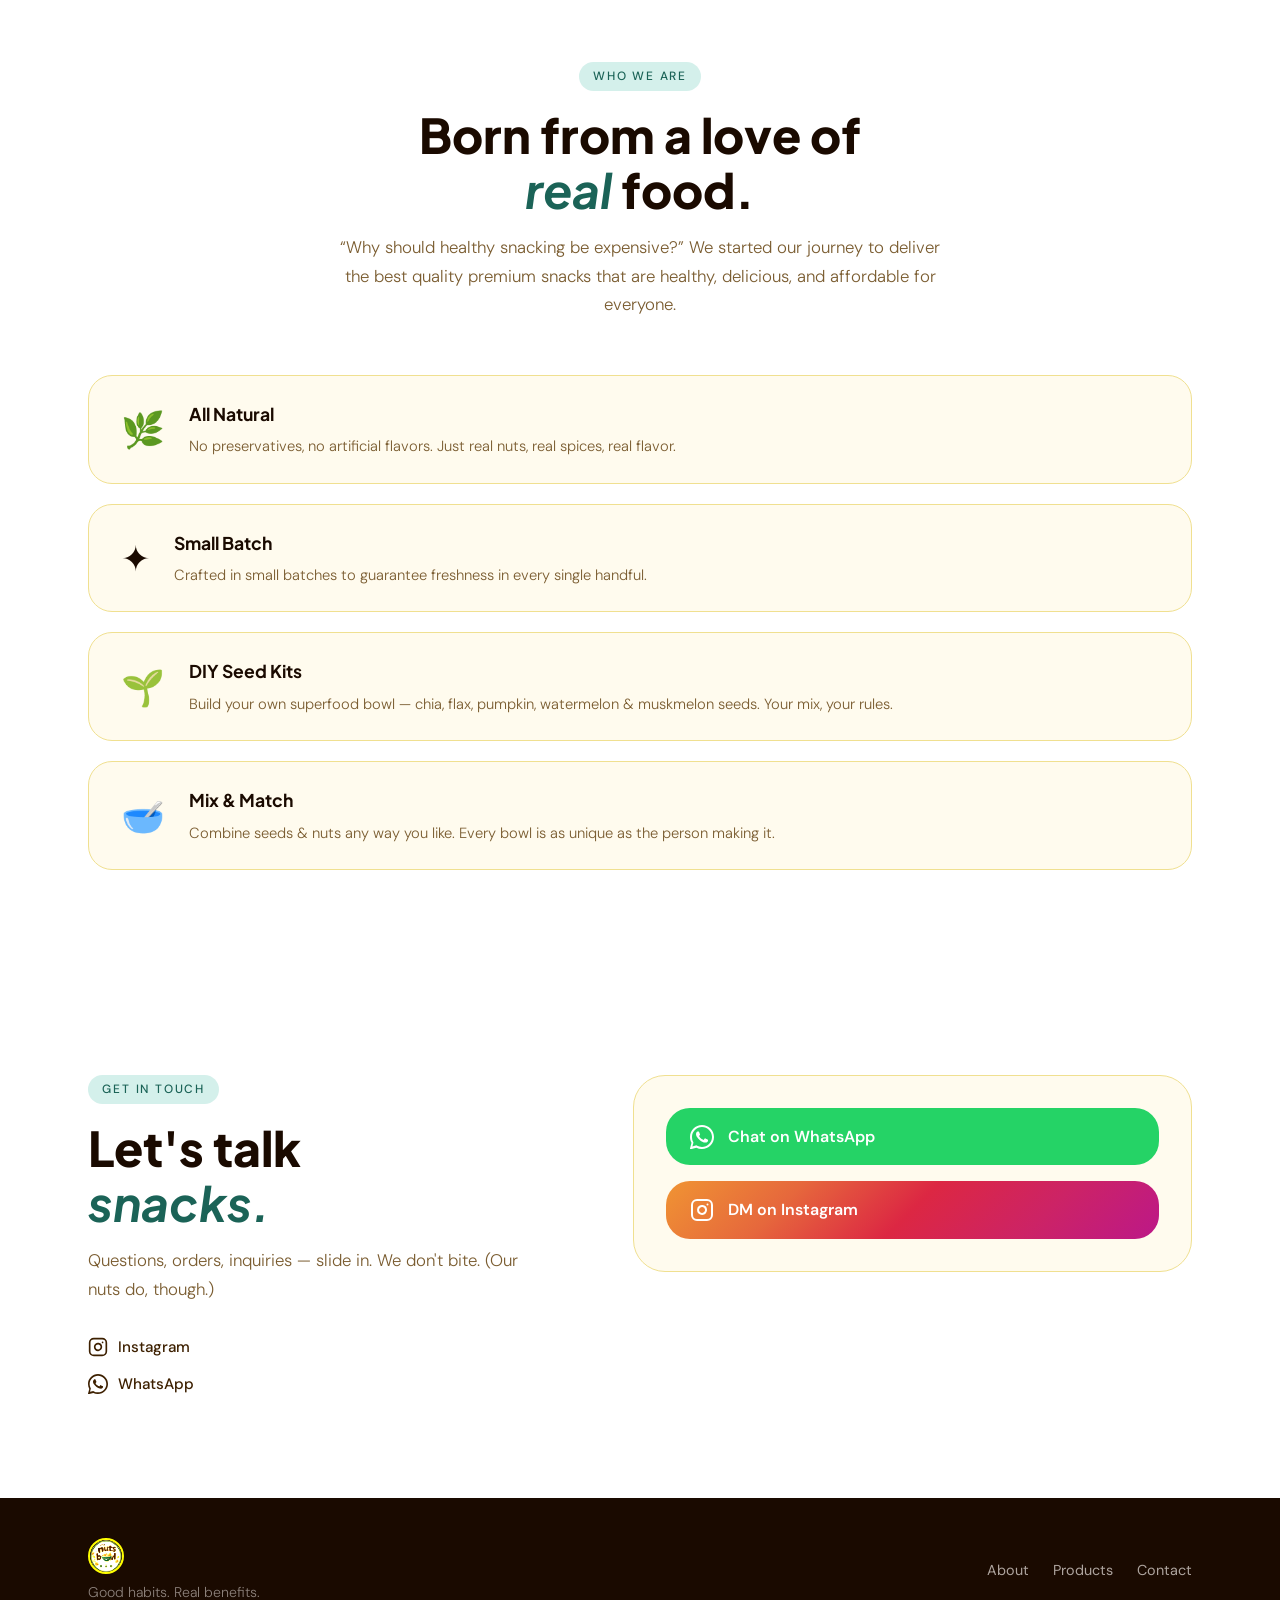
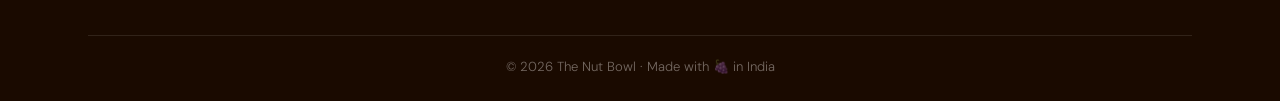
==== commit 3b72ab8f: "update-gsc" ====
--- a/index.html
+++ b/index.html
@@ -3,6 +3,10 @@
 <head>
   <meta charset="UTF-8" />
   <meta name="viewport" content="width=device-width, initial-scale=1.0" />
+
+  <!-- ── Google Search Console verification ────────────────────── -->
+  <!-- Get this from: search.google.com/search-console → Add property → HTML tag -->
+  <meta name="google-site-verification" content="Z0WeQghRNJafV9fuHbbRIlqWVJzhFvjrggeVqKe2DdU" />
 
   <!-- ── Primary SEO ─────────────────────────────────────────── -->
   <title>The Nuts Bowl — Premium Nuts, Seeds & Healthy Snacks | India</title>
@@ -69,9 +73,16 @@
   <link href="https://fonts.googleapis.com/css2?family=Plus+Jakarta+Sans:ital,wght@0,300;0,400;0,500;0,600;0,700;0,800;1,300;1,400;1,600&family=DM+Sans:ital,opsz,wght@0,9..40,300;0,9..40,400;0,9..40,500;1,9..40,300&family=Fredoka:wght@400;500;600;700&display=swap" rel="stylesheet" />
 
   <link rel="stylesheet" href="css/style.css" />
-  <!-- Preconnect to Apps Script so DNS+TCP is ready before JS fires -->
-  <link rel="preconnect" href="https://script.google.com" />
-  <link rel="dns-prefetch" href="https://script.googleusercontent.com" />
+
+  <!-- ── Google Analytics 4 ────────────────────────────────────── -->
+ <!-- Google tag (gtag.js) -->
+<script async src="https://www.googletagmanager.com/gtag/js?id=G-1W7X98E1LE"></script>
+<script>
+  window.dataLayer = window.dataLayer || [];
+  function gtag(){dataLayer.push(arguments);}
+  gtag('js', new Date());
+  gtag('config', 'G-1W7X98E1LE');
+</script>
 </head>
 <body>
 
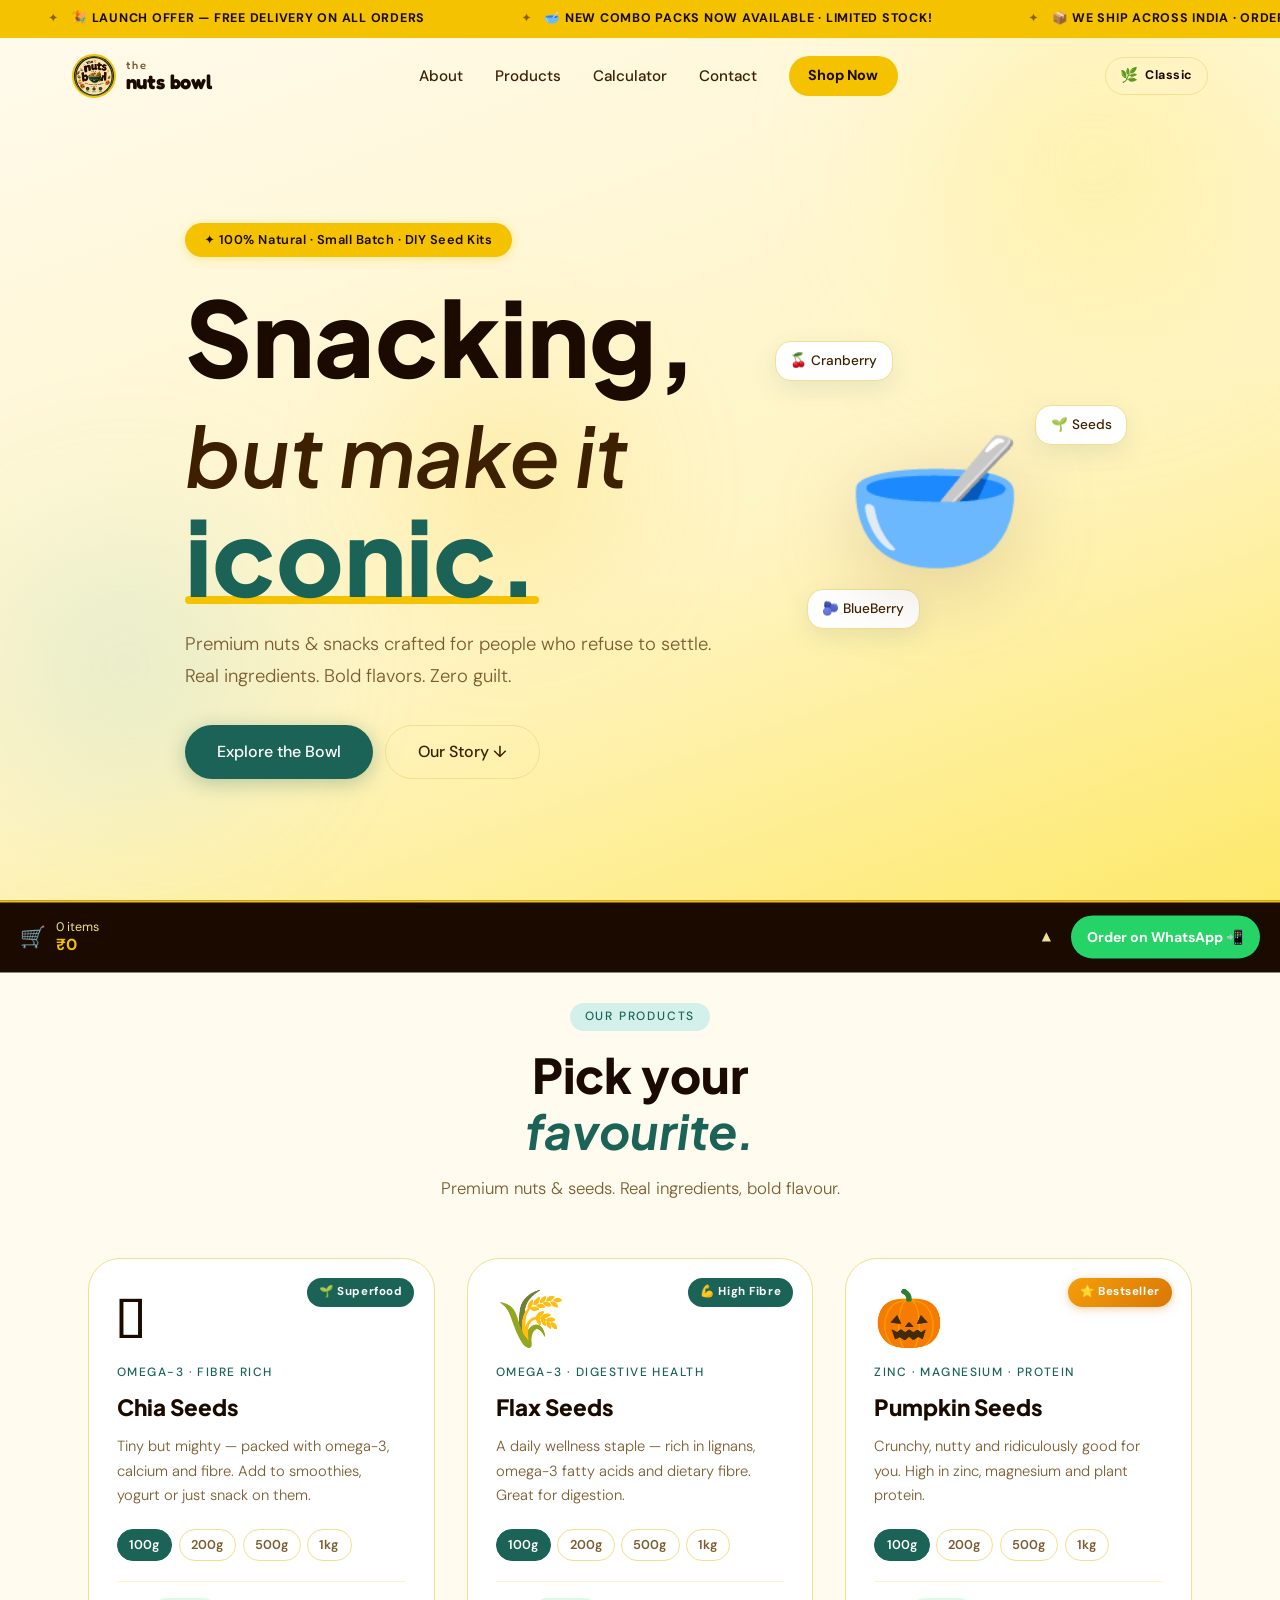
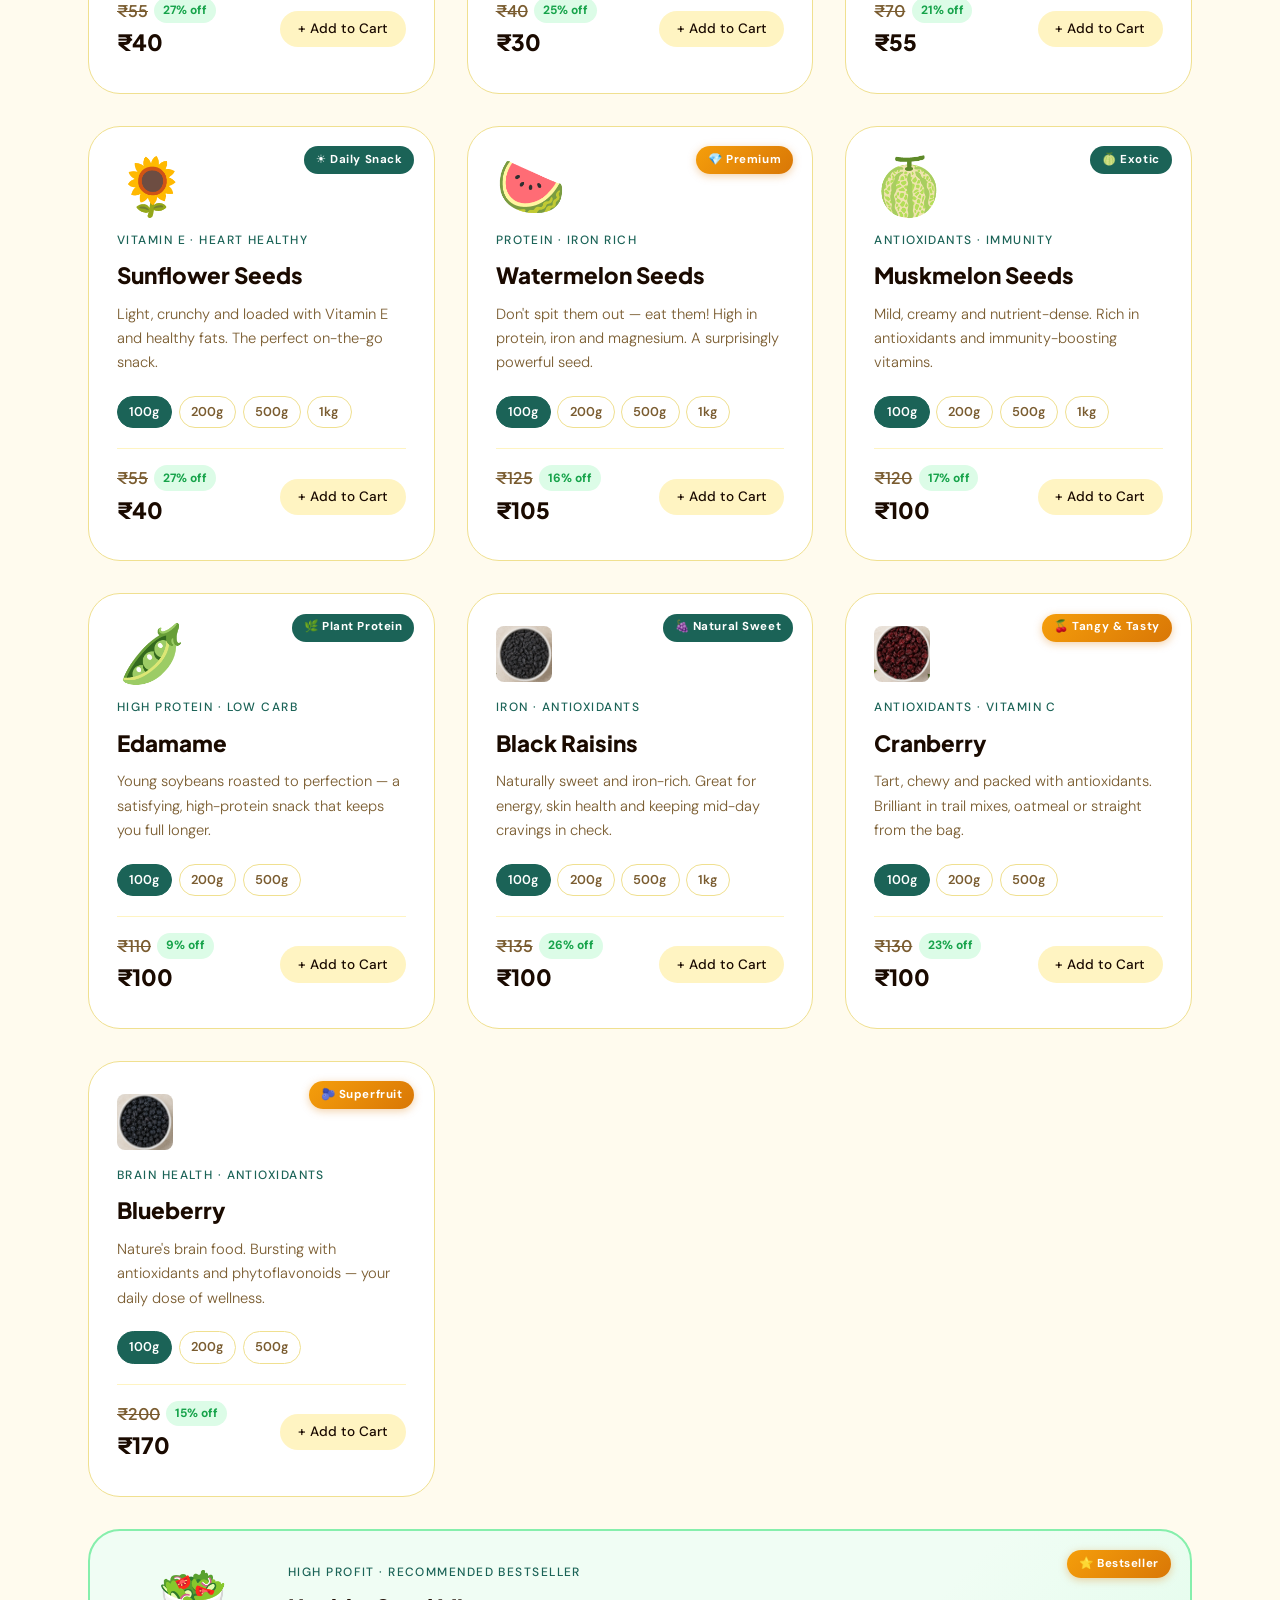
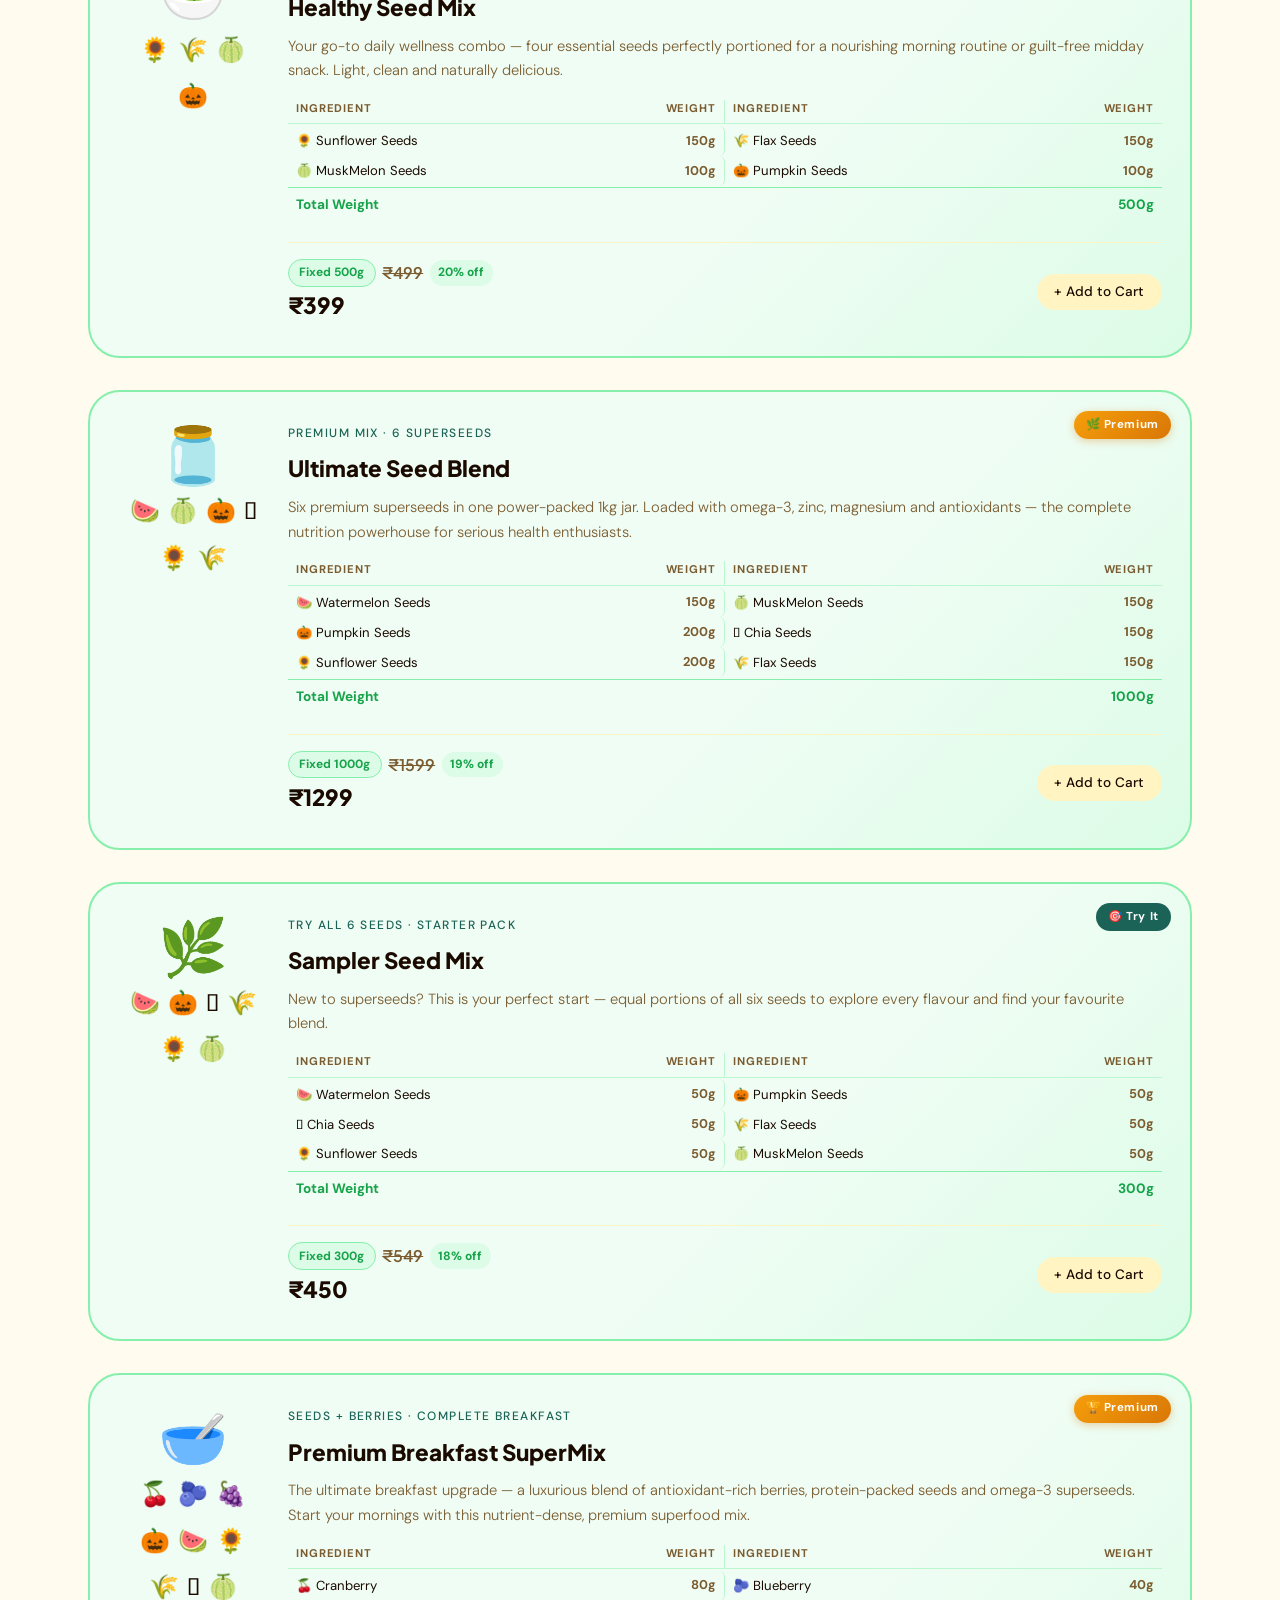
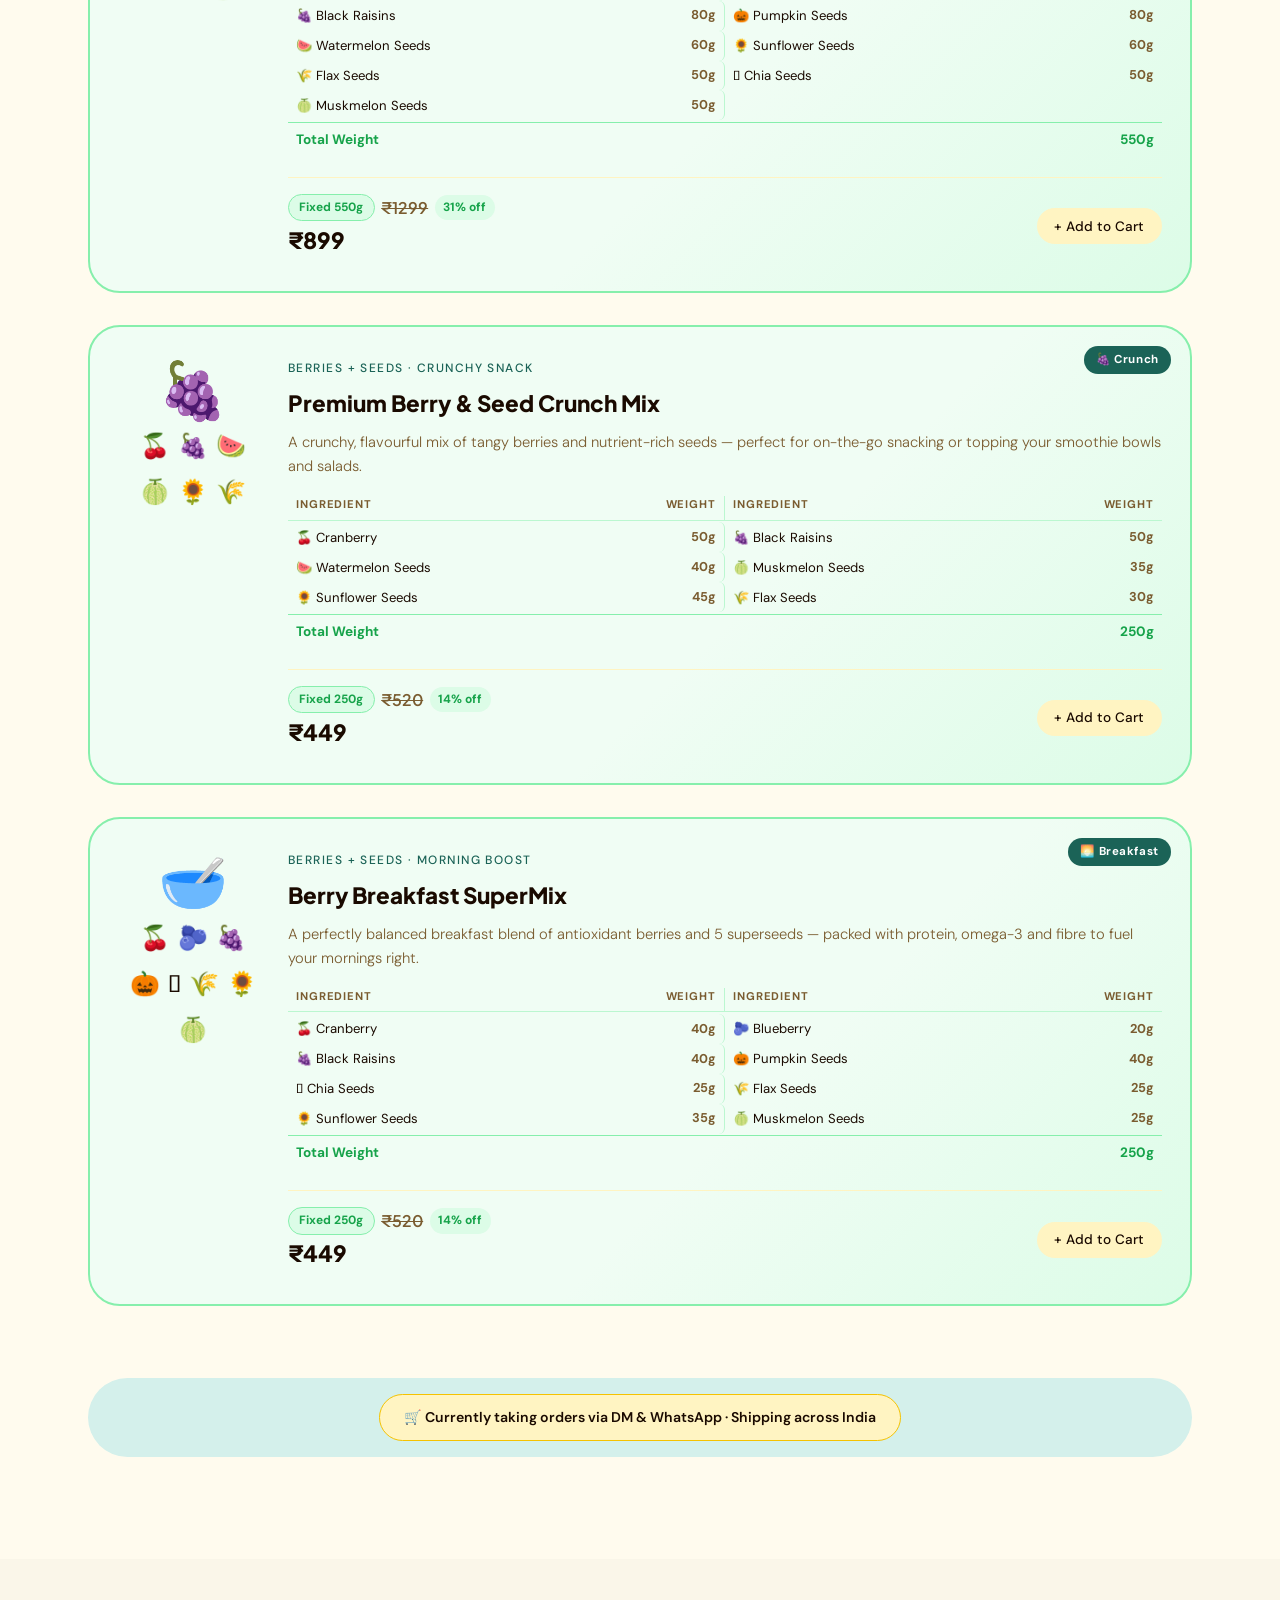
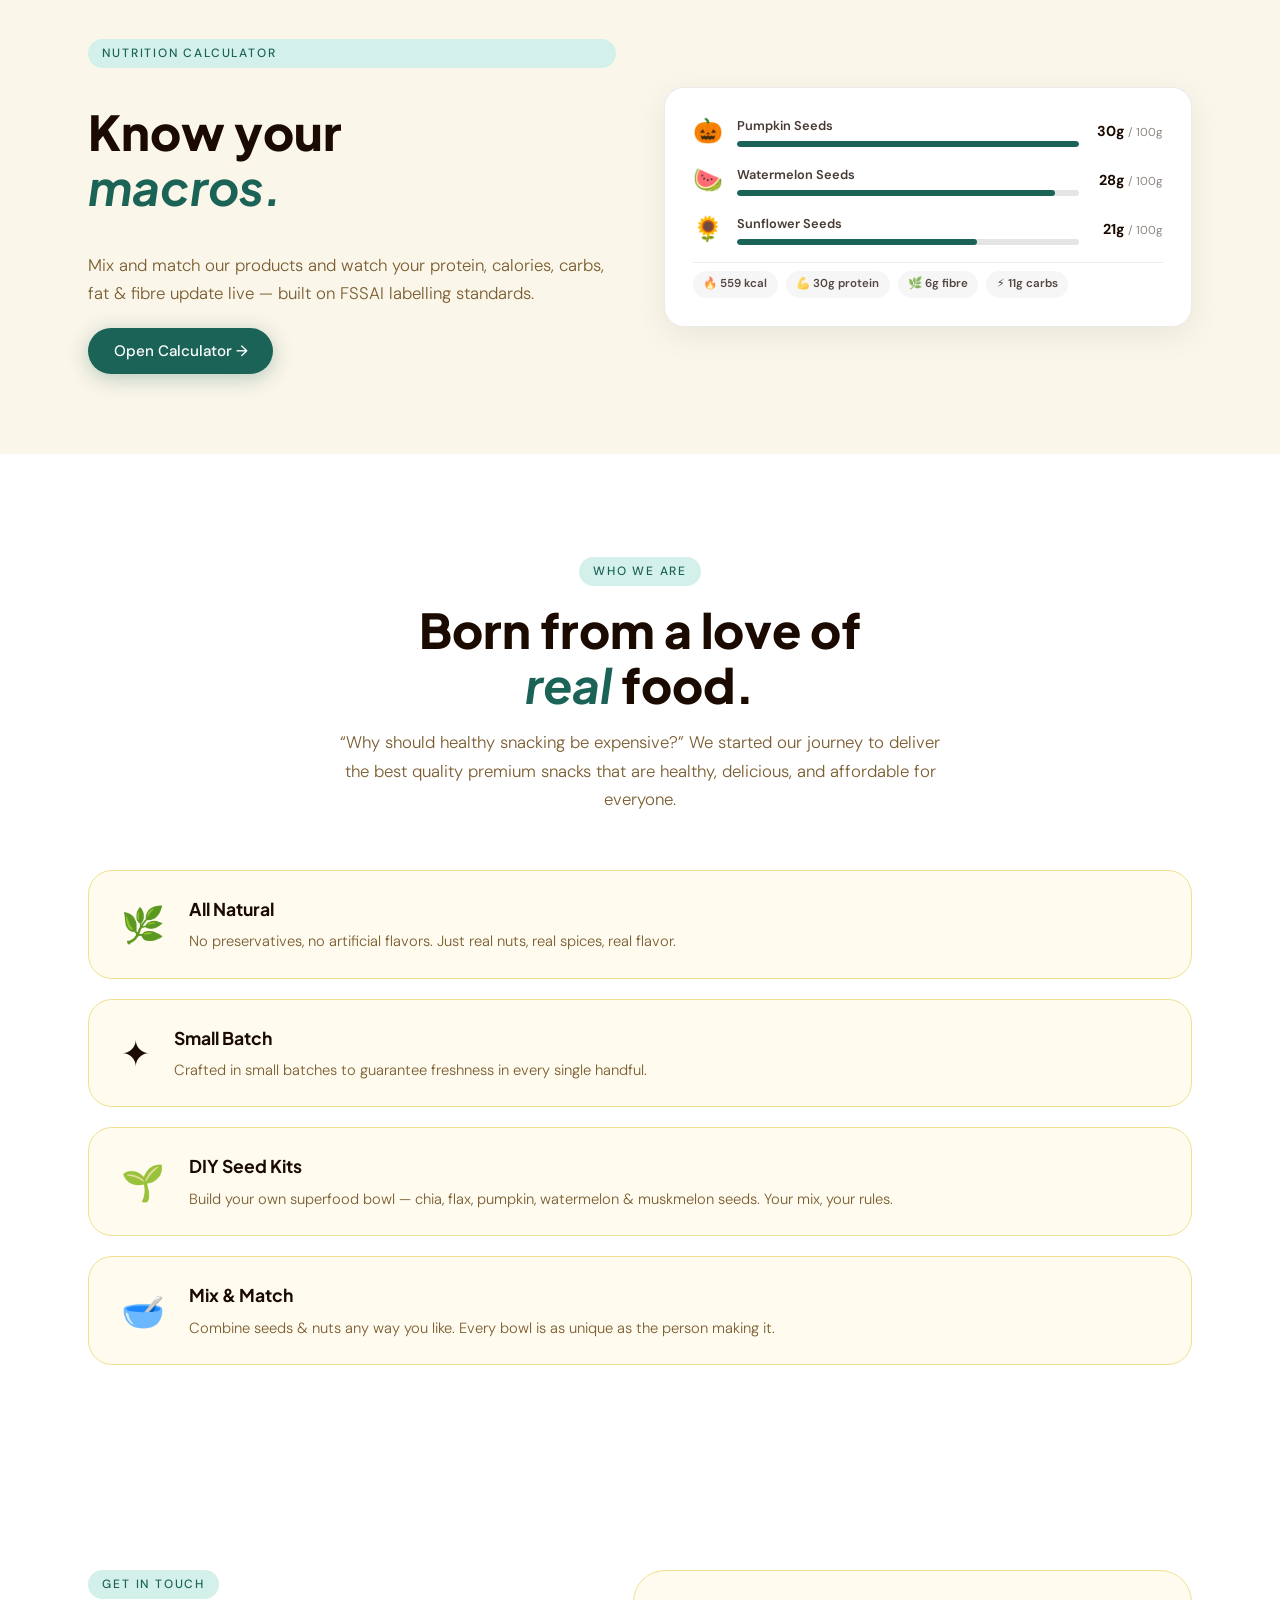
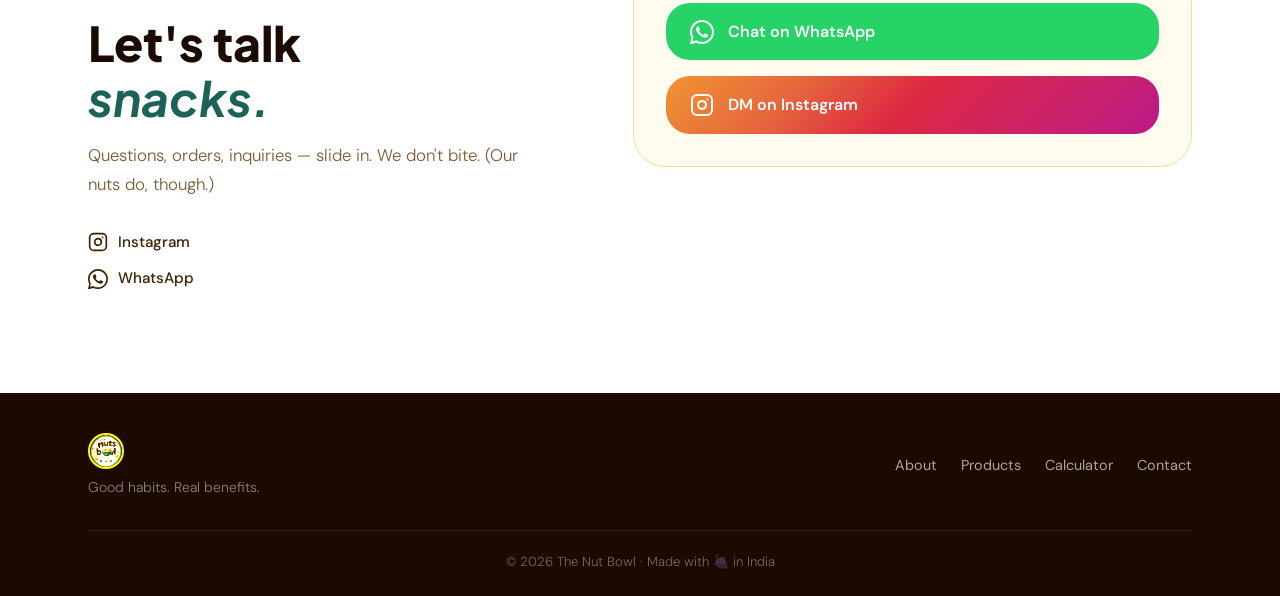
==== commit 072c0a8e: "update" ====
--- a/index.html
+++ b/index.html
@@ -14,23 +14,23 @@
   <meta name="keywords" content="nuts online India, buy almonds online, cashews India, pumpkin seeds, sunflower seeds, chia seeds, flax seeds, muskmelon seeds, watermelon seeds, healthy snacks, seed mix combo, superfood seeds, the nuts bowl, natural snacks, buy nuts online" />
   <meta name="author" content="The Nuts Bowl" />
   <meta name="robots" content="index, follow" />
-  <link rel="canonical" href="https://thenutsbowl.github.io" />
+  <link rel="canonical" href="https://thenutsbowl.com" />
 
   <!-- ── Open Graph (Facebook / WhatsApp) ───────────────────── -->
   <meta property="og:type" content="website" />
   <meta property="og:site_name" content="The Nuts Bowl" />
   <meta property="og:title" content="The Nuts Bowl — Premium Nuts, Seeds & Healthy Snacks" />
   <meta property="og:description" content="100% natural nuts & superfood seed combos crafted for people who refuse to settle. Small batch. Bold flavours. Delivered across India." />
-  <meta property="og:image" content="https://thenutsbowl.github.io/assets/images/brand_logo.png" />
+  <meta property="og:image" content="https://thenutsbowl.com/assets/images/brand_logo.png" />
   <meta property="og:image:alt" content="The Nuts Bowl — Premium Nuts and Seeds" />
-  <meta property="og:url" content="https://thenutsbowl.github.io" />
+  <meta property="og:url" content="https://thenutsbowl.com" />
   <meta property="og:locale" content="en_IN" />
 
   <!-- ── Twitter Card ────────────────────────────────────────── -->
   <meta name="twitter:card" content="summary_large_image" />
   <meta name="twitter:title" content="The Nuts Bowl — Premium Nuts, Seeds & Healthy Snacks" />
   <meta name="twitter:description" content="100% natural nuts & superfood seed combos. Small batch. Bold flavours. Delivered across India." />
-  <meta name="twitter:image" content="https://thenutsbowl.github.io/assets/images/brand_logo.png" />
+  <meta name="twitter:image" content="https://thenutsbowl.com/assets/images/brand_logo.png" />
 
   <!-- ── Google Fonts: Gen-Z theme ────────────────────────────── -->
   <link rel="preconnect" href="https://fonts.googleapis.com" />
@@ -49,9 +49,9 @@
     "@type": "FoodEstablishment",
     "name": "The Nuts Bowl",
     "description": "Premium nuts, seeds and healthy snack combos. 100% natural, small batch, delivered across India.",
-    "url": "https://thenutsbowl.github.io",
-    "logo": "https://thenutsbowl.github.io/assets/images/brand_logo.png",
-    "image": "https://thenutsbowl.github.io/assets/images/brand_logo.png",
+    "url": "https://thenutsbowl.com",
+    "logo": "https://thenutsbowl.com/assets/images/brand_logo.png",
+    "image": "https://thenutsbowl.com/assets/images/brand_logo.png",
     "servesCuisine": "Healthy Snacks",
     "areaServed": "India",
     "priceRange": "₹₹",
@@ -108,6 +108,7 @@
       <ul class="nav-links" id="navLinks">
         <li><a href="#about" class="nav-link">About</a></li>
         <li><a href="#products" class="nav-link">Products</a></li>
+        <li><a href="calculator.html" class="nav-link">Calculator</a></li>
         <li><a href="#contact" class="nav-link">Contact</a></li>
         <li><a href="#contact" class="btn btn-nav">Shop Now</a></li>
       </ul>
@@ -176,6 +177,28 @@
 
       <div class="products-note reveal">
         <p id="productsNote">🛒 Currently taking orders via DM &amp; WhatsApp · Shipping across India</p>
+      </div>
+    </div>
+  </section>
+
+  <!-- ═══════════════════════════════════════ CALCULATOR CTA ═══════════════════════════════════════ -->
+  <section class="calc-cta-section reveal">
+    <div class="container">
+      <div class="calc-cta-inner">
+        <div class="calc-cta-left">
+          <span class="section-tag">nutrition calculator</span>
+          <h2 class="section-title">Know your<br /><em>macros.</em></h2>
+          <p class="section-desc">
+            Mix and match our products and watch your protein, calories, carbs, fat &amp; fibre
+            update live — built on FSSAI labelling standards.
+          </p>
+          <a href="calculator.html" class="btn btn-primary">Open Calculator →</a>
+        </div>
+        <div class="calc-cta-right">
+          <div class="calc-cta-preview" id="calcCtaPreview">
+            <!-- Populated from nutrition.json by main.js -->
+          </div>
+        </div>
       </div>
     </div>
   </section>
@@ -245,6 +268,7 @@
         <nav class="footer-links">
           <a href="#about">About</a>
           <a href="#products">Products</a>
+          <a href="calculator.html">Calculator</a>
           <a href="#contact">Contact</a>
         </nav>
       </div>
@@ -287,6 +311,12 @@
     </div>
   </div>
 
+  <!-- ═══════════════════════════════════════ IMAGE LIGHTBOX ═══════════════════════════════════════ -->
+  <div class="lightbox" id="lightbox" hidden aria-modal="true" role="dialog" aria-label="Image preview">
+    <button class="lightbox-close" id="lightboxClose" aria-label="Close">✕</button>
+    <img class="lightbox-img" id="lightboxImg" src="" alt="" />
+  </div>
+
   <script src="js/main.js"></script>
 </body>
 </html>
--- a/css/style.css
+++ b/css/style.css
@@ -857,6 +857,71 @@
   font-size: 3.5rem;
   line-height: 1;
 }
+.product-emoji .product-img {
+  width: 3.5rem;
+  height: 3.5rem;
+  object-fit: cover;
+  border-radius: 8px;
+  cursor: zoom-in;
+  transition: transform 0.2s ease, box-shadow 0.2s ease;
+}
+.product-emoji .product-img:hover {
+  transform: scale(1.08);
+  box-shadow: 0 6px 20px rgba(0,0,0,0.18);
+}
+
+/* ── Lightbox ──────────────────────────────────────────────── */
+.lightbox {
+  position: fixed;
+  inset: 0;
+  z-index: 9999;
+  background: rgba(0, 0, 0, 0.85);
+  display: flex;
+  align-items: center;
+  justify-content: center;
+  padding: 1.5rem;
+  animation: lightboxIn 0.2s ease;
+}
+.lightbox[hidden] { display: none; }
+
+@keyframes lightboxIn {
+  from { opacity: 0; }
+  to   { opacity: 1; }
+}
+
+.lightbox-img {
+  max-width: min(90vw, 520px);
+  max-height: 80vh;
+  object-fit: contain;
+  border-radius: 16px;
+  box-shadow: 0 24px 64px rgba(0, 0, 0, 0.5);
+  animation: lightboxImgIn 0.25s cubic-bezier(0.34, 1.56, 0.64, 1);
+}
+
+@keyframes lightboxImgIn {
+  from { transform: scale(0.85); opacity: 0; }
+  to   { transform: scale(1);    opacity: 1; }
+}
+
+.lightbox-close {
+  position: fixed;
+  top: 1.25rem;
+  right: 1.25rem;
+  background: rgba(255, 255, 255, 0.15);
+  border: none;
+  color: #fff;
+  font-size: 1.25rem;
+  width: 2.5rem;
+  height: 2.5rem;
+  border-radius: 50%;
+  cursor: pointer;
+  display: flex;
+  align-items: center;
+  justify-content: center;
+  transition: background 0.2s;
+  backdrop-filter: blur(4px);
+}
+.lightbox-close:hover { background: rgba(255, 255, 255, 0.28); }
 
 .product-info {
   display: flex;
@@ -1547,6 +1612,93 @@
   .btn-whatsapp-order { font-size: 0.78rem; padding: 0.55rem 0.75rem; }
 }
 
+/* ─── CALCULATOR CTA SECTION ────────────────────────────────── */
+.calc-cta-section {
+  padding: 5rem 0;
+  background: var(--bg-alt, rgba(0,0,0,0.02));
+}
+
+.calc-cta-inner {
+  display: grid;
+  grid-template-columns: 1fr 1fr;
+  gap: 3rem;
+  align-items: center;
+}
+
+.calc-cta-left { display: flex; flex-direction: column; gap: 1.25rem; }
+.calc-cta-left .btn { align-self: flex-start; }
+
+/* Preview card */
+.calc-cta-preview {
+  background: var(--card-bg, #fff);
+  border: 1px solid var(--border, rgba(0,0,0,0.08));
+  border-radius: 20px;
+  padding: 1.75rem;
+  display: flex;
+  flex-direction: column;
+  gap: 1.1rem;
+  box-shadow: 0 8px 32px rgba(0,0,0,0.07);
+}
+
+.calc-preview-row {
+  display: flex;
+  align-items: center;
+  gap: 0.85rem;
+}
+
+.calc-preview-emoji { font-size: 1.5rem; line-height: 1; flex-shrink: 0; }
+
+.calc-preview-bar-wrap {
+  flex: 1;
+  display: flex;
+  flex-direction: column;
+  gap: 0.3rem;
+}
+
+.calc-preview-name { font-size: 0.8rem; font-weight: 600; opacity: 0.8; }
+
+.calc-preview-bar {
+  height: 6px;
+  background: var(--border, rgba(0,0,0,0.1));
+  border-radius: 99px;
+  overflow: hidden;
+}
+.calc-preview-bar div {
+  height: 100%;
+  background: var(--accent, #2d6a4f);
+  border-radius: 99px;
+}
+
+.calc-preview-val {
+  font-size: 0.9rem;
+  font-weight: 700;
+  white-space: nowrap;
+  min-width: 70px;
+  text-align: right;
+}
+.calc-preview-val small { font-weight: 400; opacity: 0.5; font-size: 0.72rem; }
+
+.calc-cta-pills {
+  display: flex;
+  gap: 0.5rem;
+  flex-wrap: wrap;
+  padding-top: 0.5rem;
+  border-top: 1px solid var(--border, rgba(0,0,0,0.07));
+}
+.calc-cta-pills span {
+  font-size: 0.72rem;
+  font-weight: 600;
+  background: var(--bg-alt, rgba(0,0,0,0.05));
+  border-radius: 20px;
+  padding: 0.25rem 0.65rem;
+  opacity: 0.75;
+}
+
+@media (max-width: 768px) {
+  .calc-cta-inner { grid-template-columns: 1fr; gap: 2rem; }
+  .calc-cta-right { order: -1; }
+}
+
 /* ─── FOOTER ─────────────────────────────────────────────────── */
 .footer {
   background: var(--text-dark);
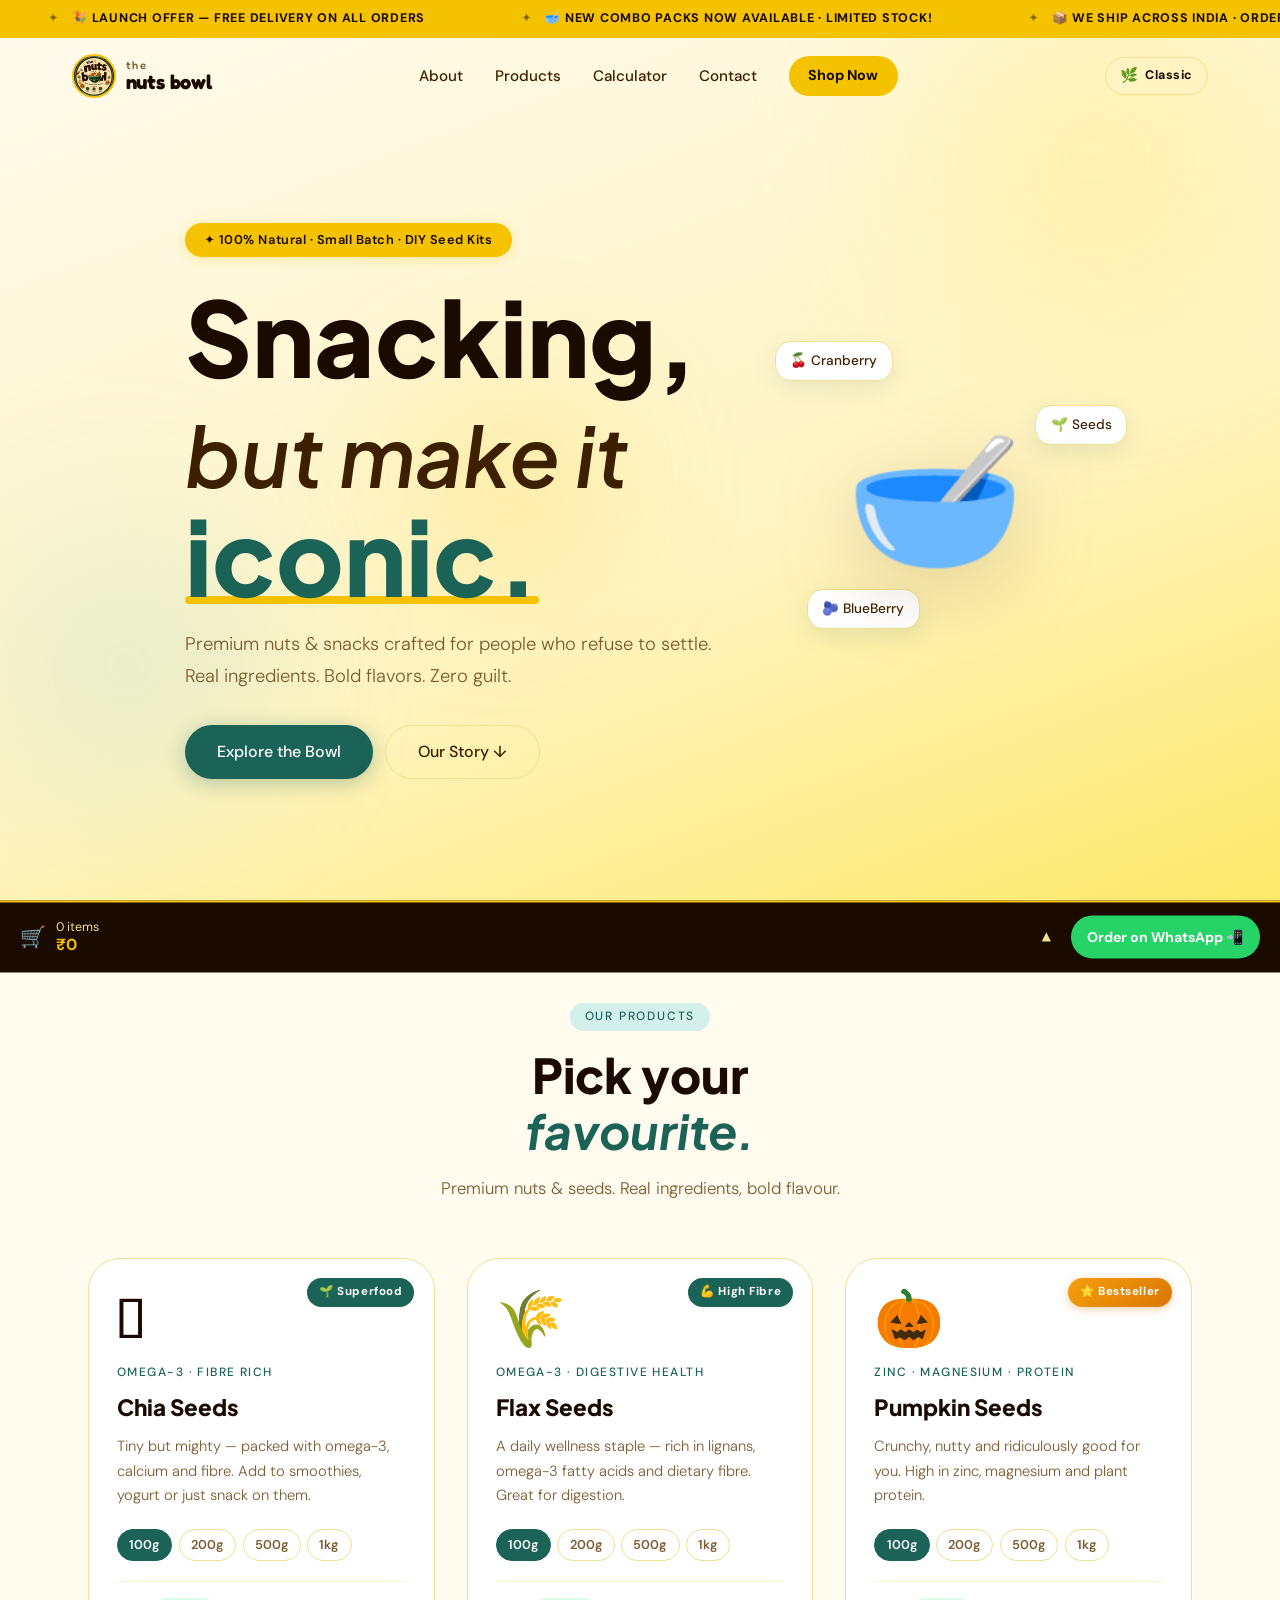
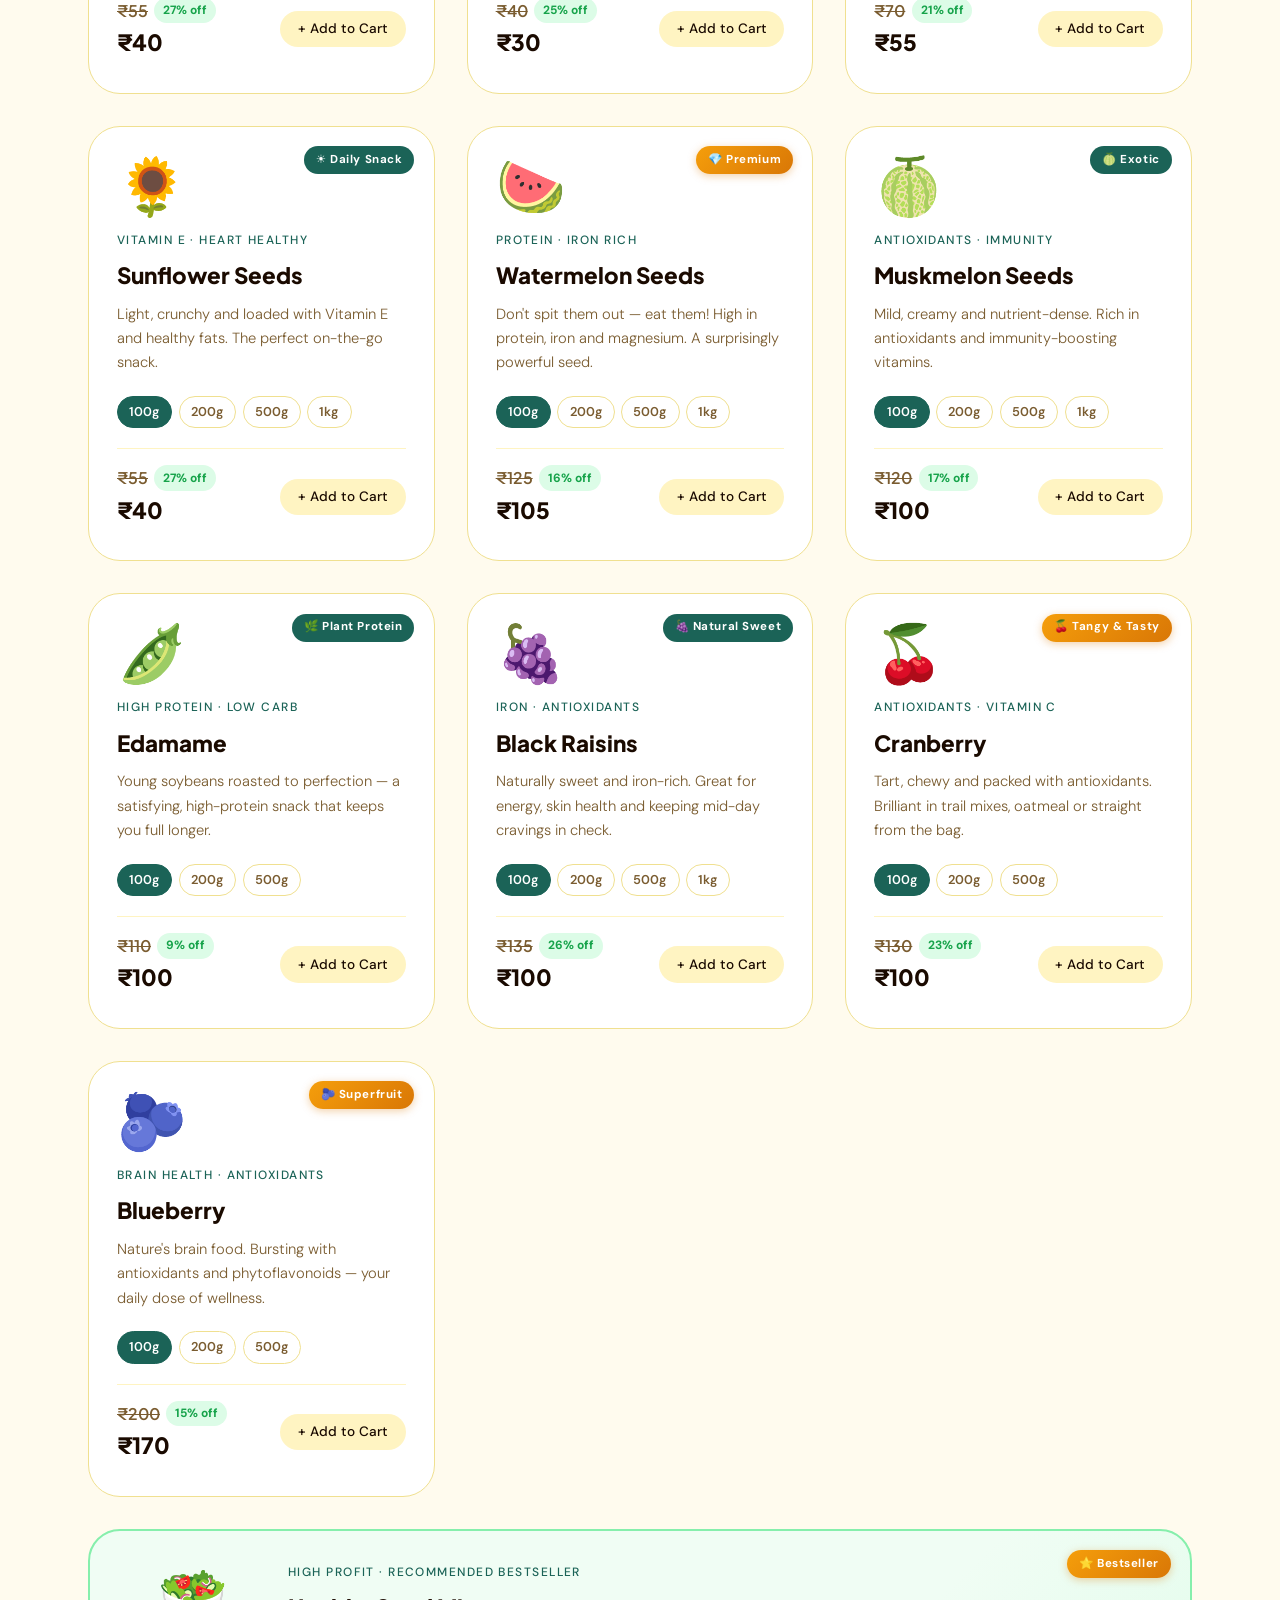
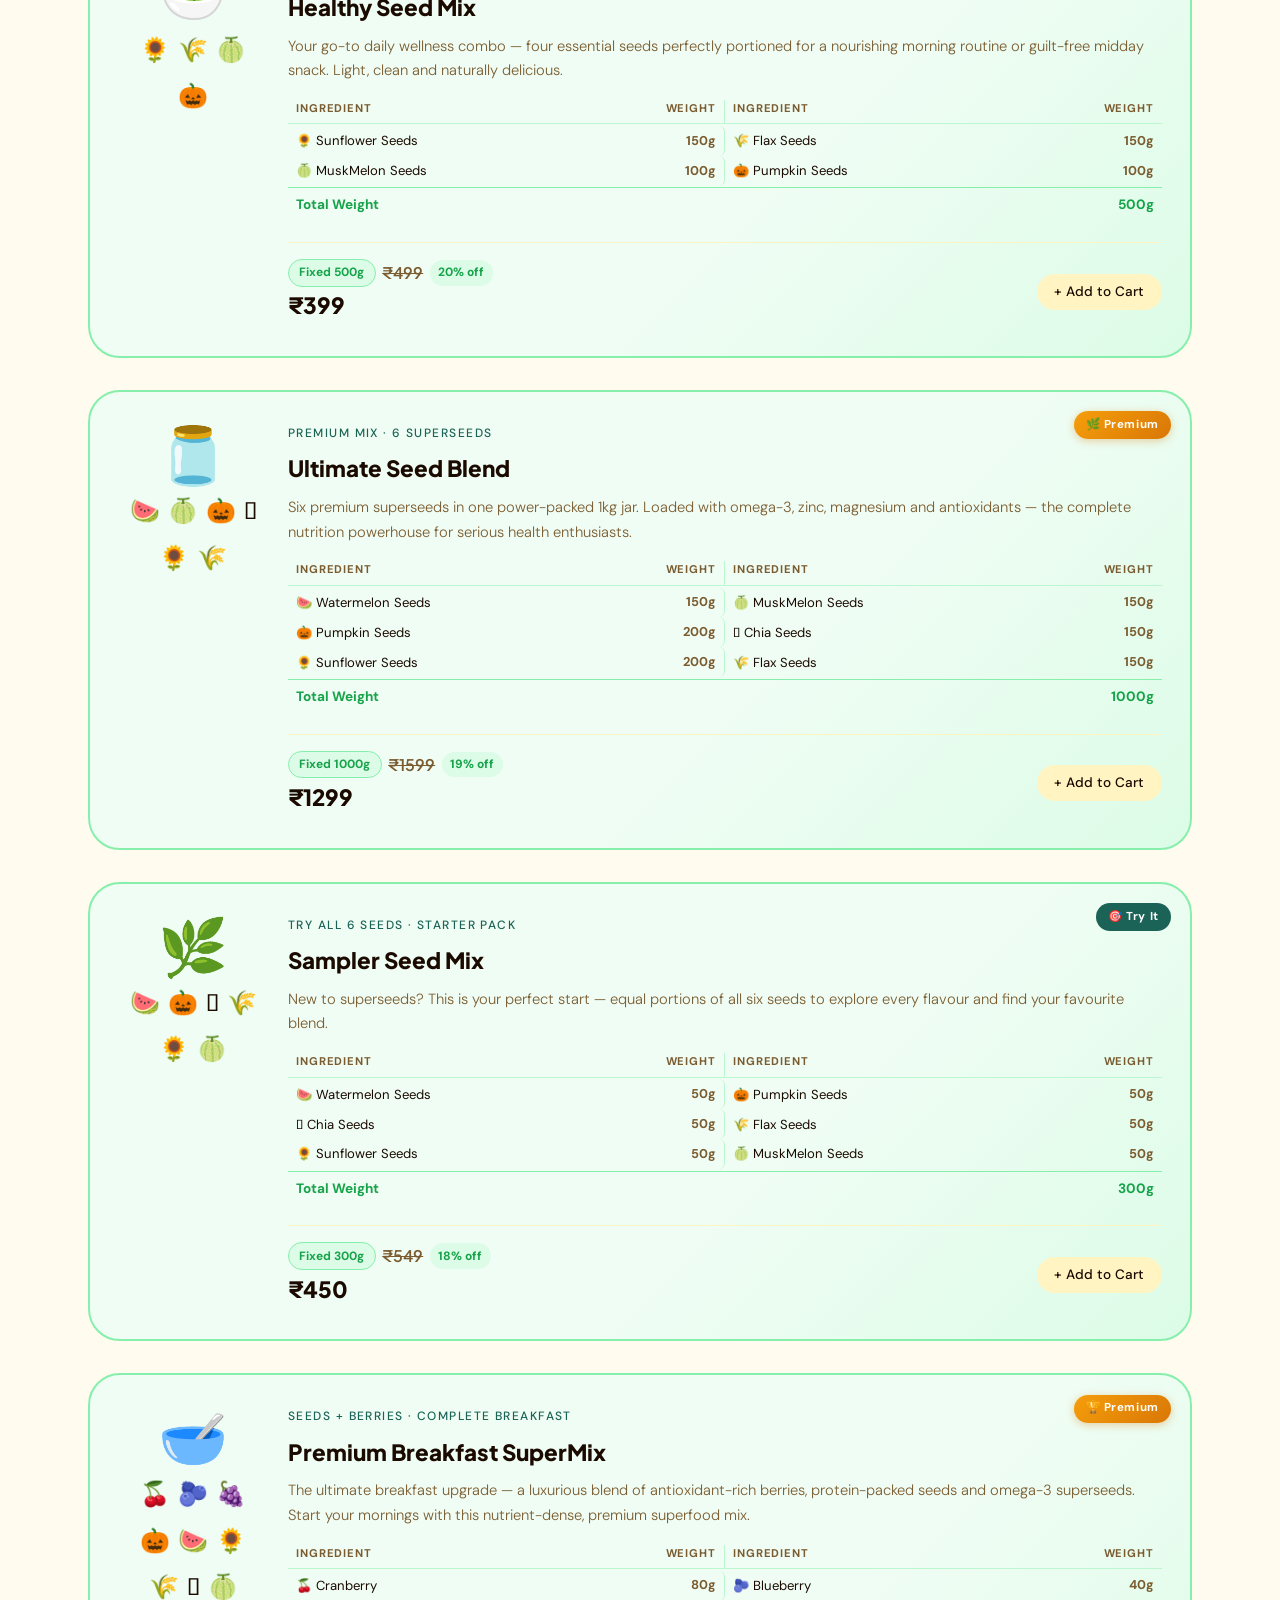
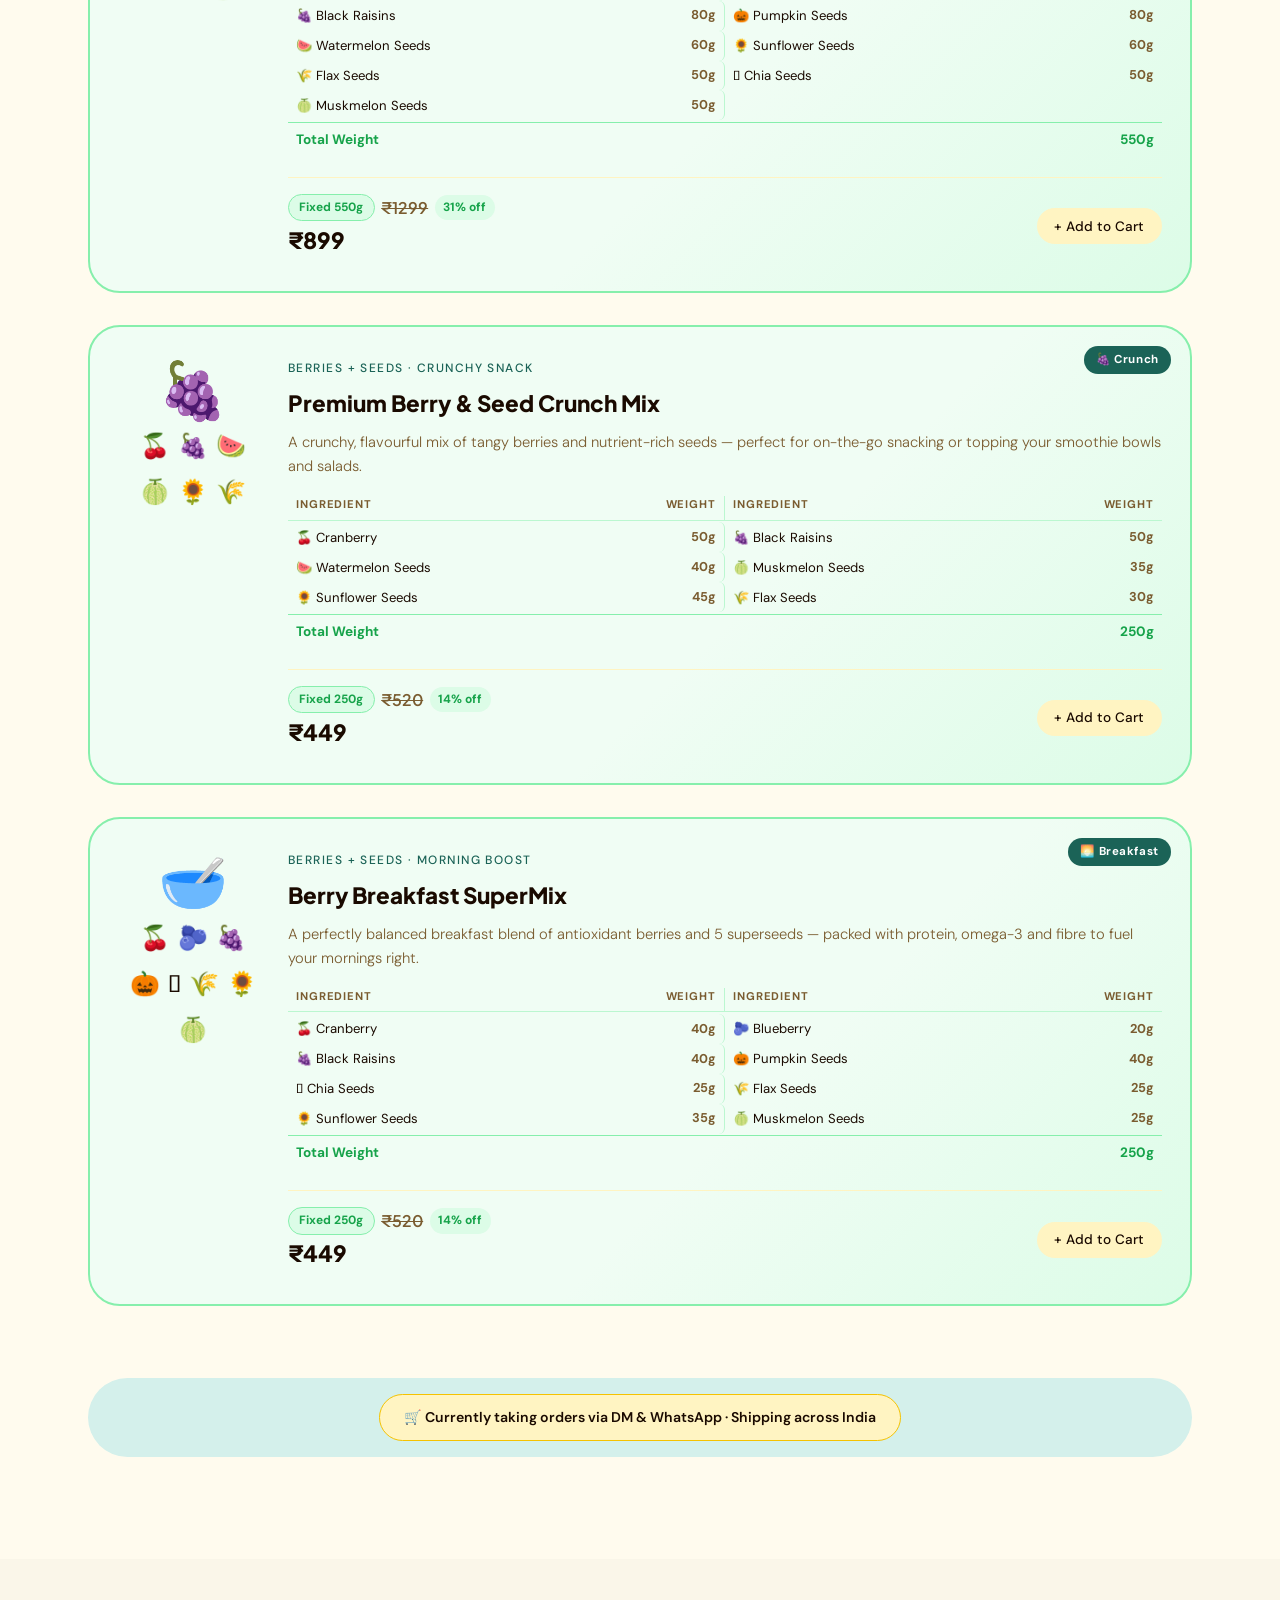
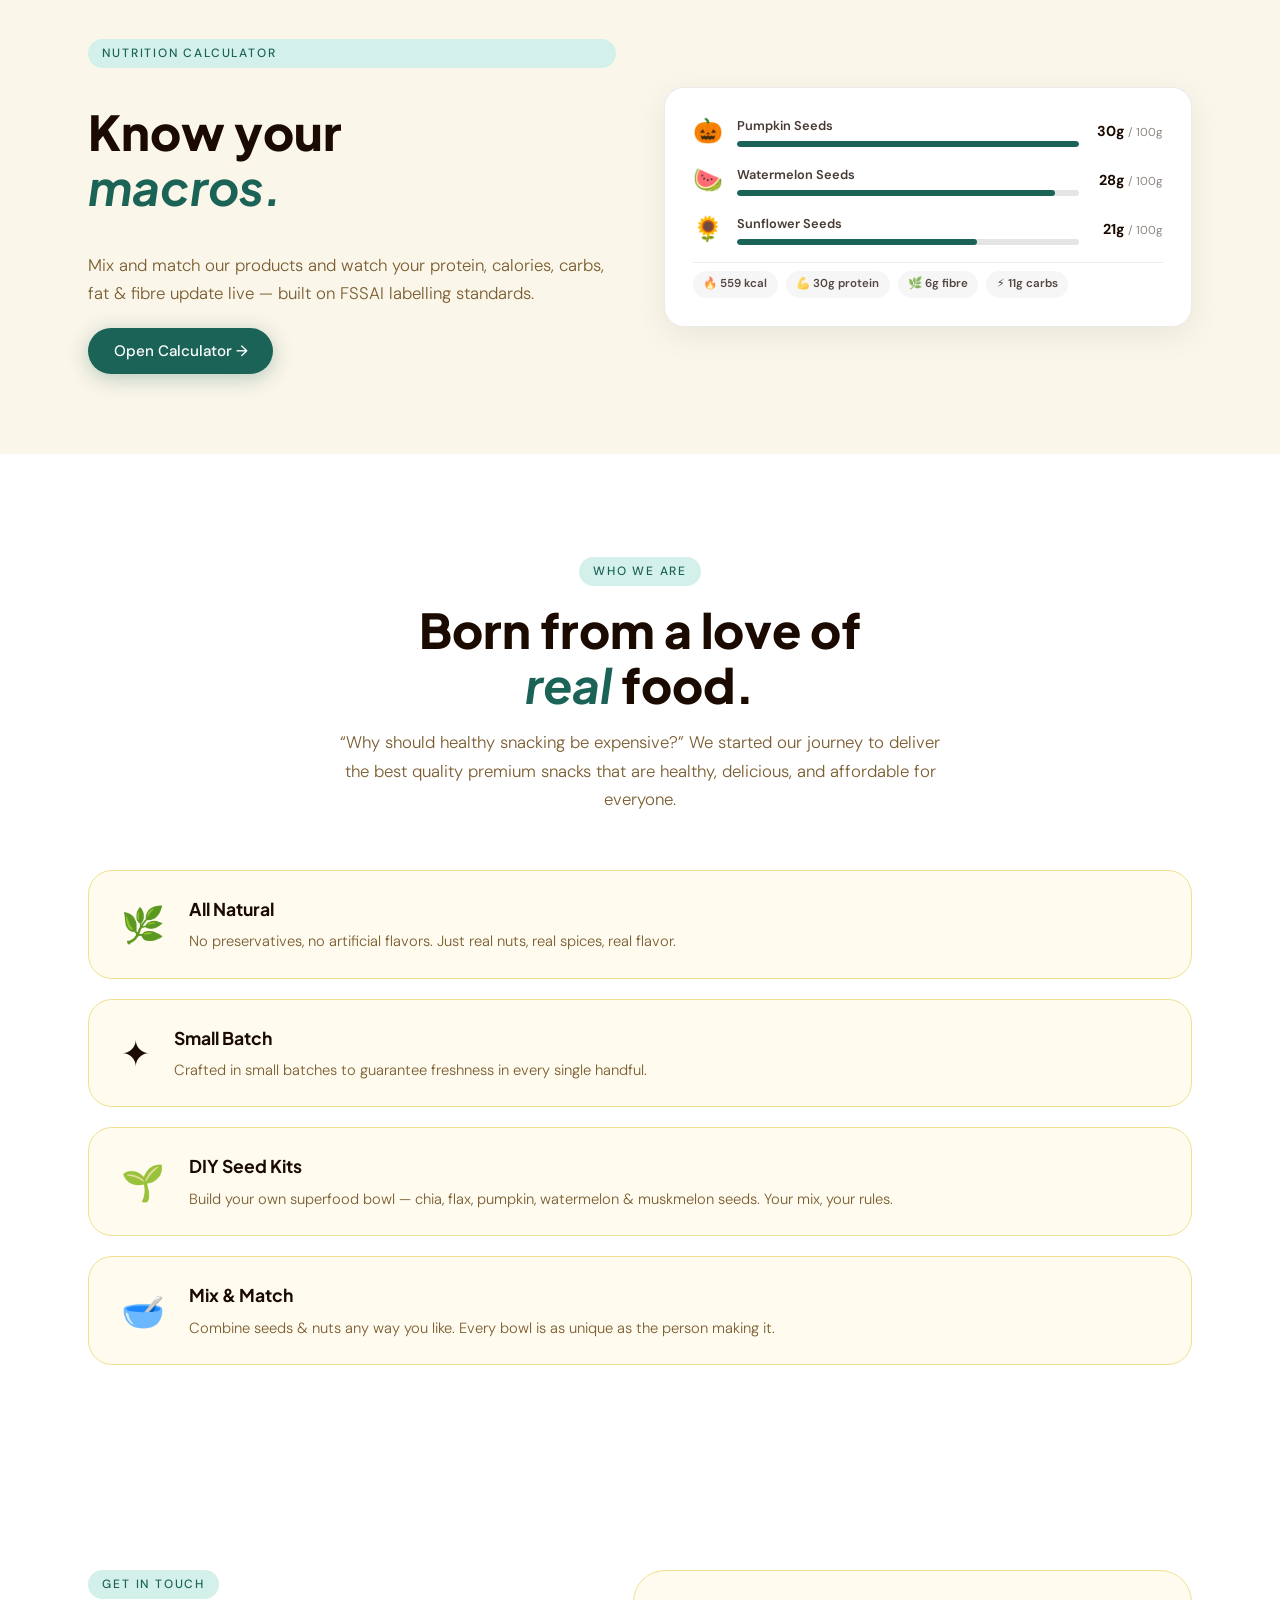
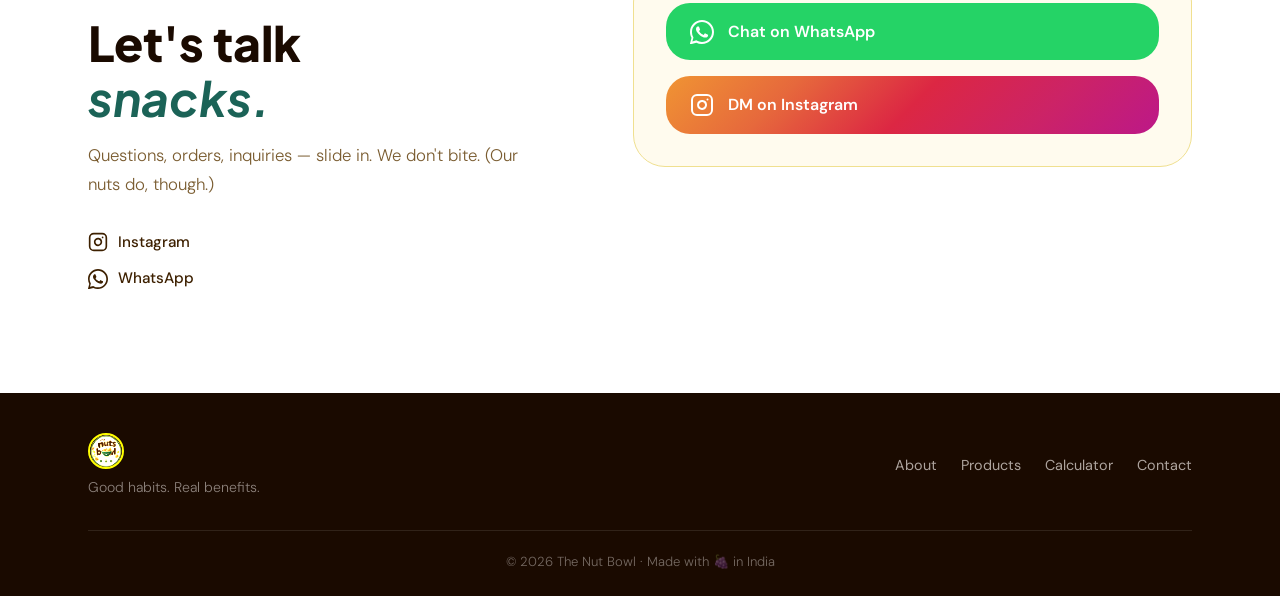
==== commit 8bab2ec3: "update" ====
--- a/index.html
+++ b/index.html
@@ -21,7 +21,7 @@
   <meta property="og:site_name" content="The Nuts Bowl" />
   <meta property="og:title" content="The Nuts Bowl — Premium Nuts, Seeds & Healthy Snacks" />
   <meta property="og:description" content="100% natural nuts & superfood seed combos crafted for people who refuse to settle. Small batch. Bold flavours. Delivered across India." />
-  <meta property="og:image" content="https://thenutsbowl.com/assets/images/brand_logo.png" />
+  <meta property="og:image" content="https://thenutsbowl.com/assets/images/brand_logo.webp" />
   <meta property="og:image:alt" content="The Nuts Bowl — Premium Nuts and Seeds" />
   <meta property="og:url" content="https://thenutsbowl.com" />
   <meta property="og:locale" content="en_IN" />
@@ -30,7 +30,7 @@
   <meta name="twitter:card" content="summary_large_image" />
   <meta name="twitter:title" content="The Nuts Bowl — Premium Nuts, Seeds & Healthy Snacks" />
   <meta name="twitter:description" content="100% natural nuts & superfood seed combos. Small batch. Bold flavours. Delivered across India." />
-  <meta name="twitter:image" content="https://thenutsbowl.com/assets/images/brand_logo.png" />
+  <meta name="twitter:image" content="https://thenutsbowl.com/assets/images/brand_logo.webp" />
 
   <!-- ── Google Fonts: Gen-Z theme ────────────────────────────── -->
   <link rel="preconnect" href="https://fonts.googleapis.com" />
@@ -50,8 +50,8 @@
     "name": "The Nuts Bowl",
     "description": "Premium nuts, seeds and healthy snack combos. 100% natural, small batch, delivered across India.",
     "url": "https://thenutsbowl.com",
-    "logo": "https://thenutsbowl.com/assets/images/brand_logo.png",
-    "image": "https://thenutsbowl.com/assets/images/brand_logo.png",
+    "logo": "https://thenutsbowl.com/assets/images/brand_logo.webp",
+    "image": "https://thenutsbowl.com/assets/images/brand_logo.webp",
     "servesCuisine": "Healthy Snacks",
     "areaServed": "India",
     "priceRange": "₹₹",
@@ -98,7 +98,7 @@
   <nav class="navbar" id="navbar">
     <div class="nav-container">
       <a href="#hero" class="nav-logo">
-        <img src="assets/images/brand_logo.png" alt="The Nut Bowl" class="logo-img" />
+        <img src="assets/images/brand_logo.webp" alt="The Nut Bowl" class="logo-img" />
         <span class="brand-name">
           <span class="brand-the">the</span>
           <span class="brand-main">nuts bowl</span>
@@ -261,7 +261,7 @@
       <div class="footer-inner">
         <div class="footer-brand">
           <a href="#hero" class="nav-logo">
-            <img src="assets/images/brand_logo.png" alt="The Nut Bowl" class="logo-img logo-sm" />
+            <img src="assets/images/brand_logo.webp" alt="The Nut Bowl" class="logo-img logo-sm" />
           </a>
           <p>Good habits. Real benefits.</p>
         </div>
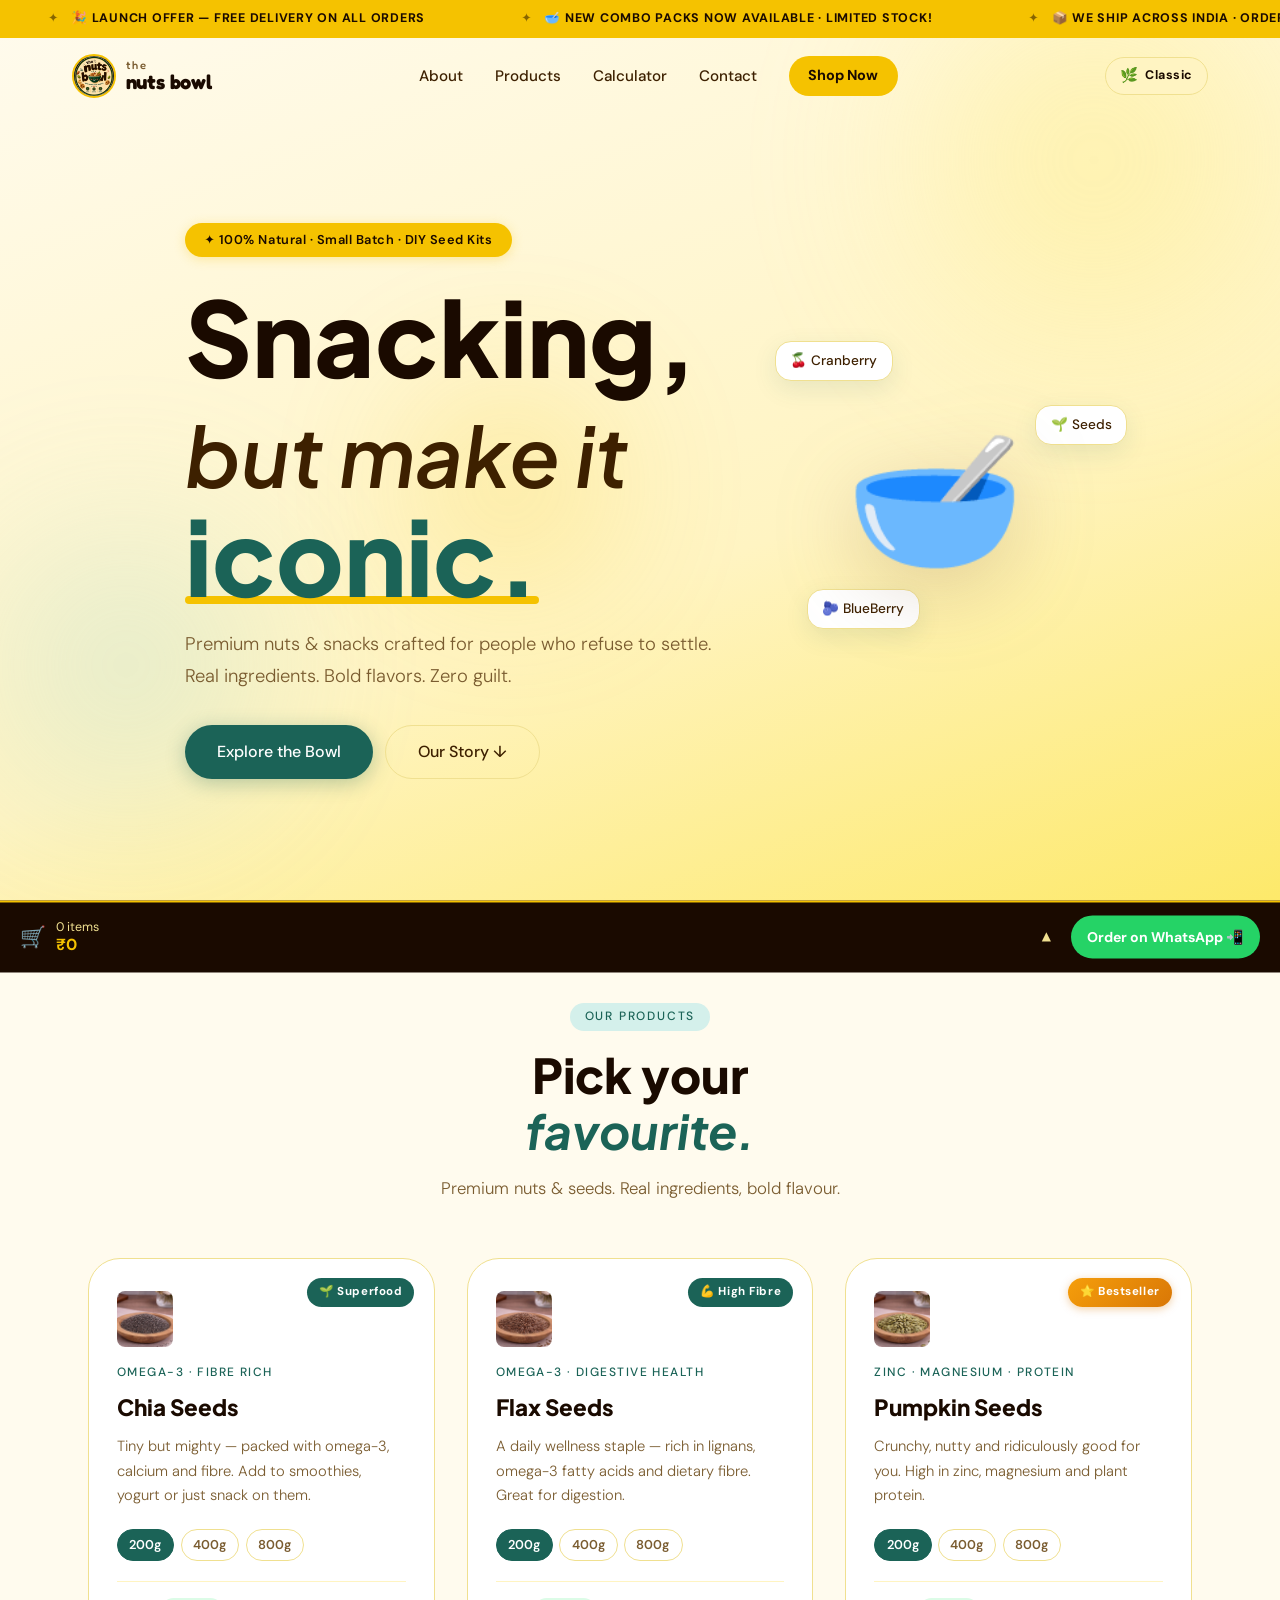
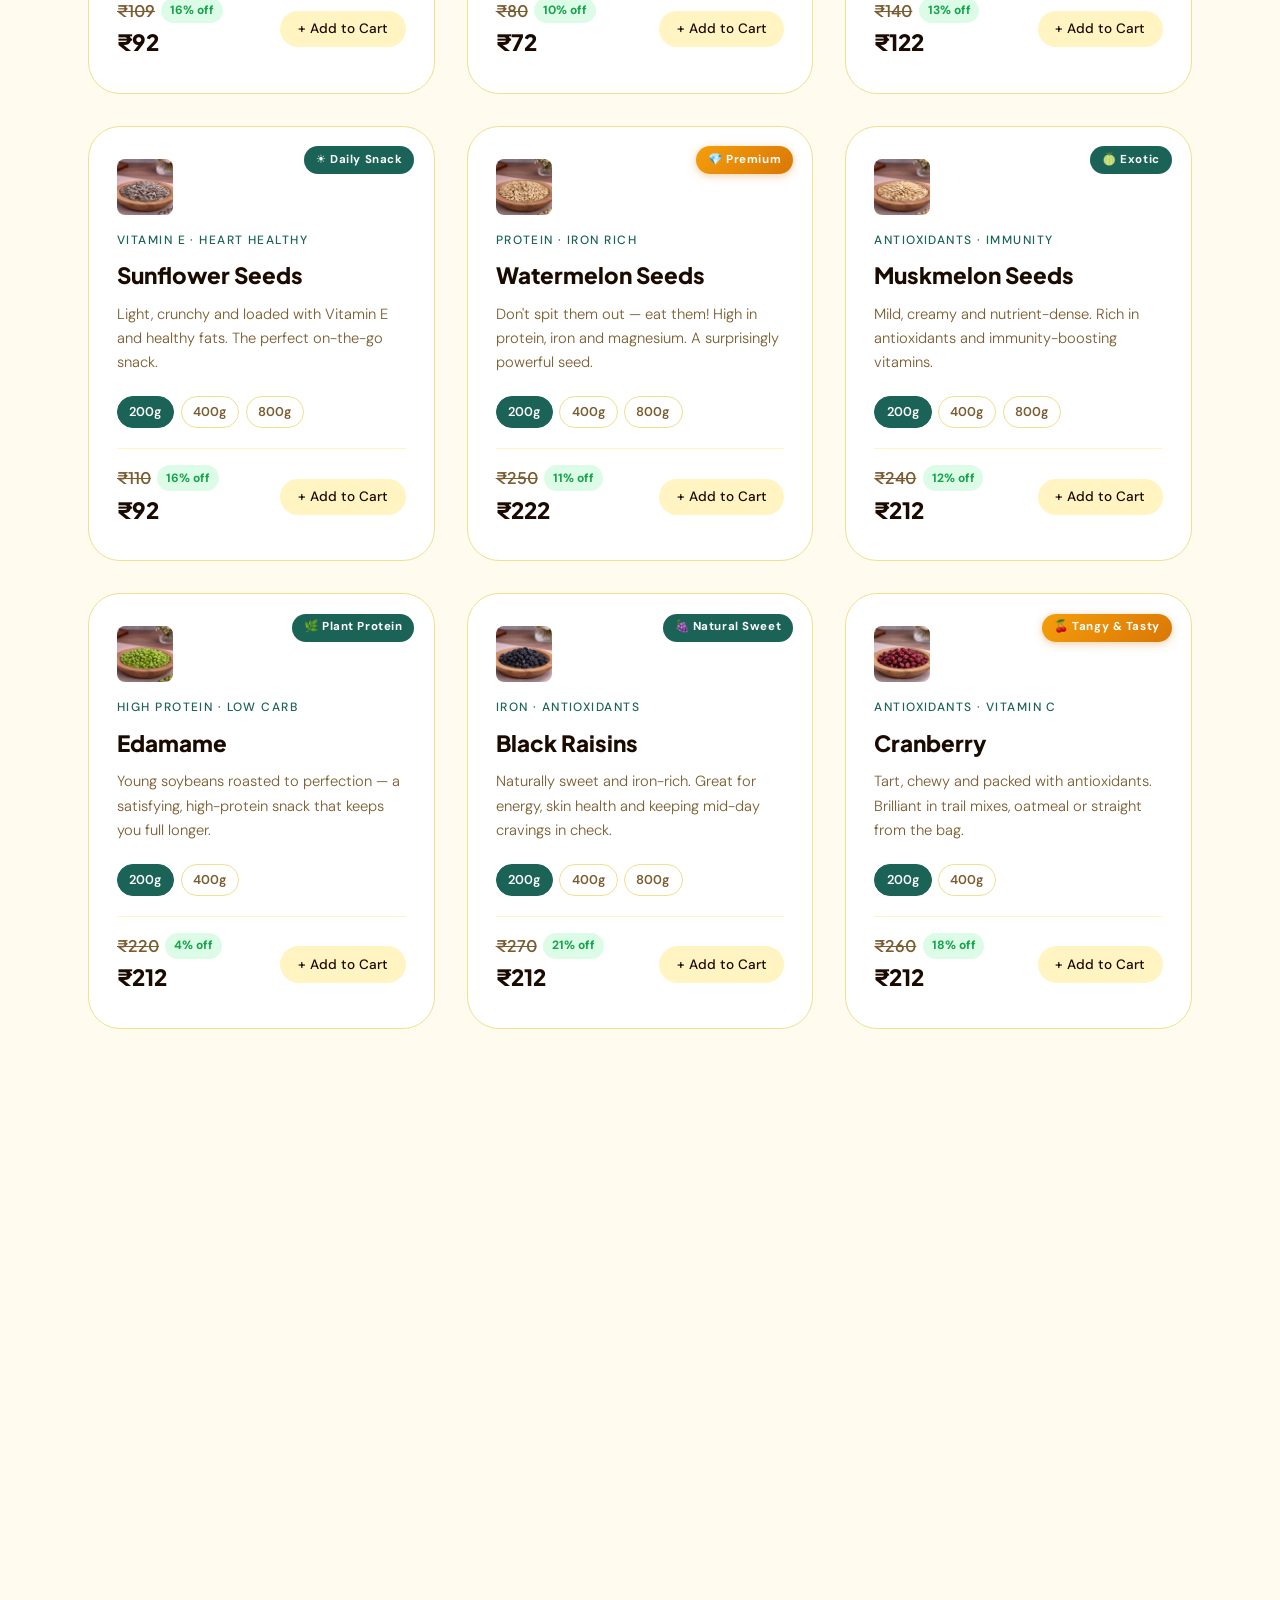
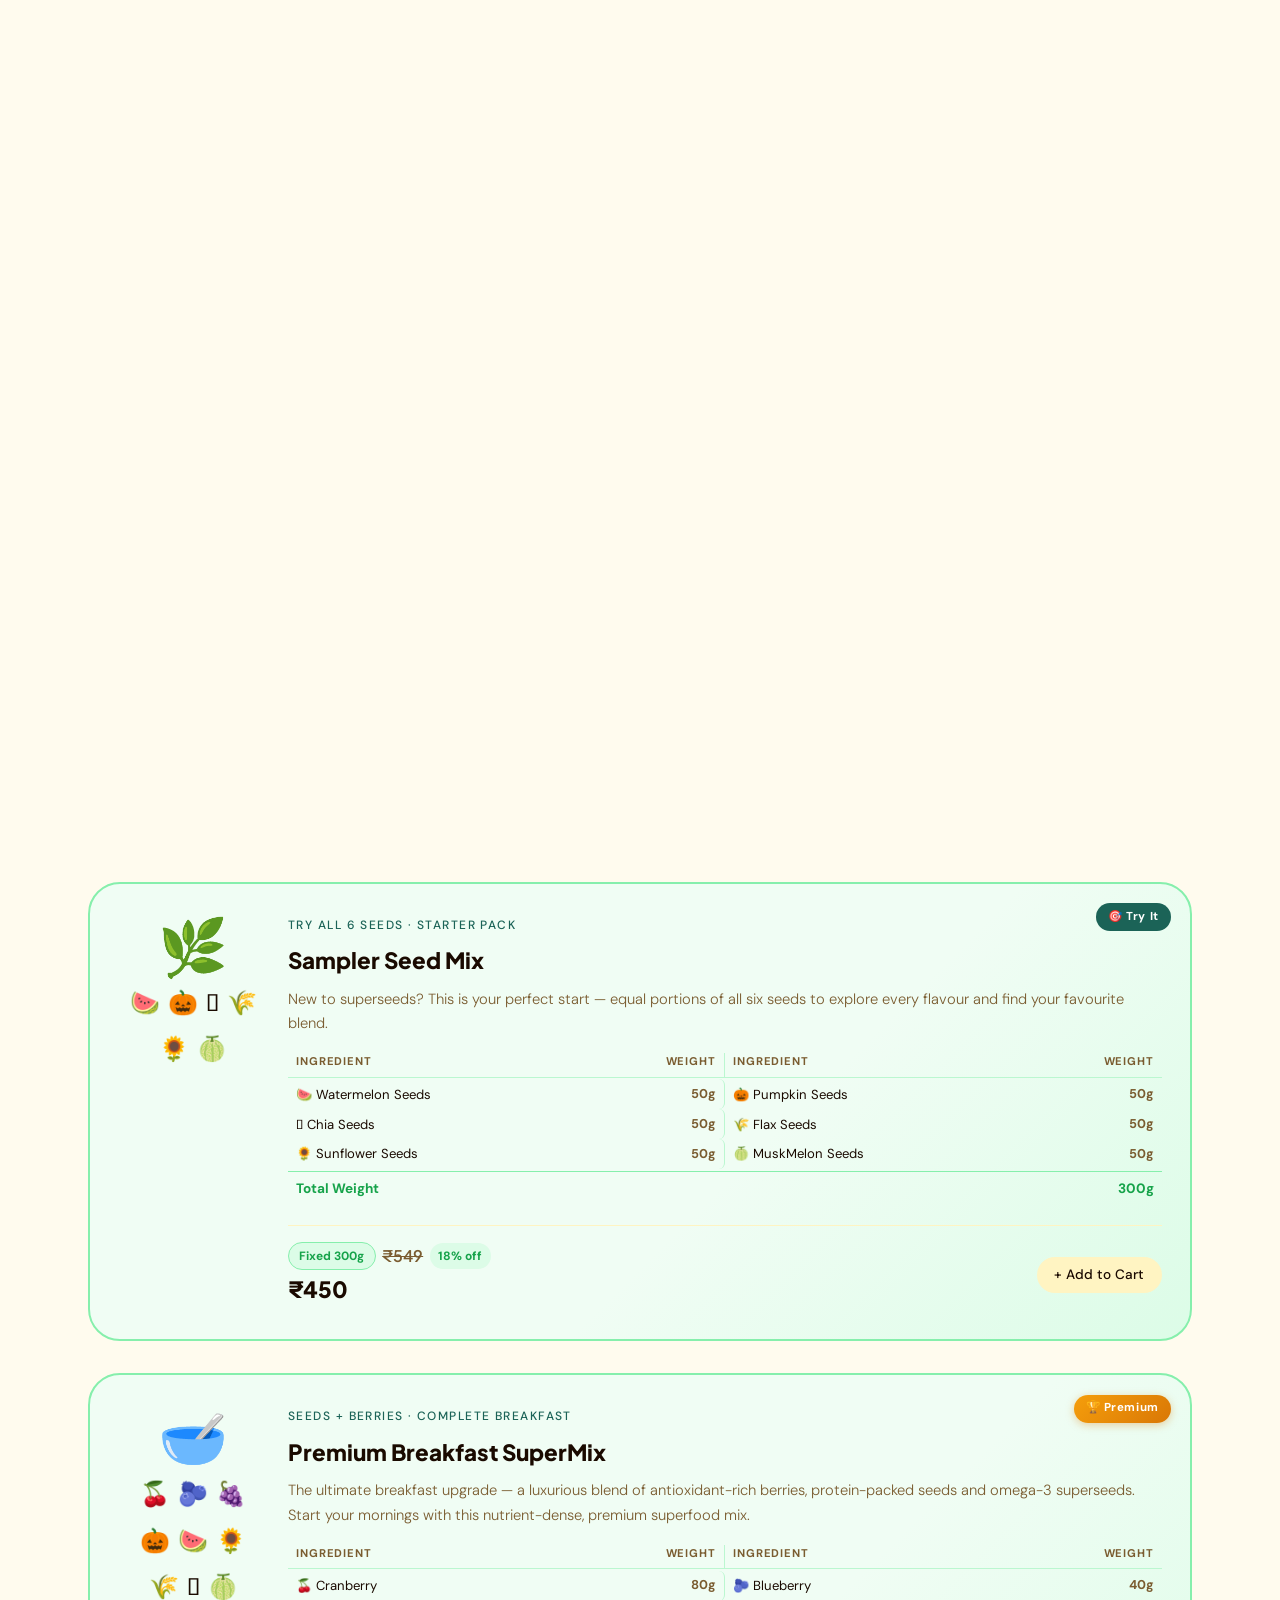
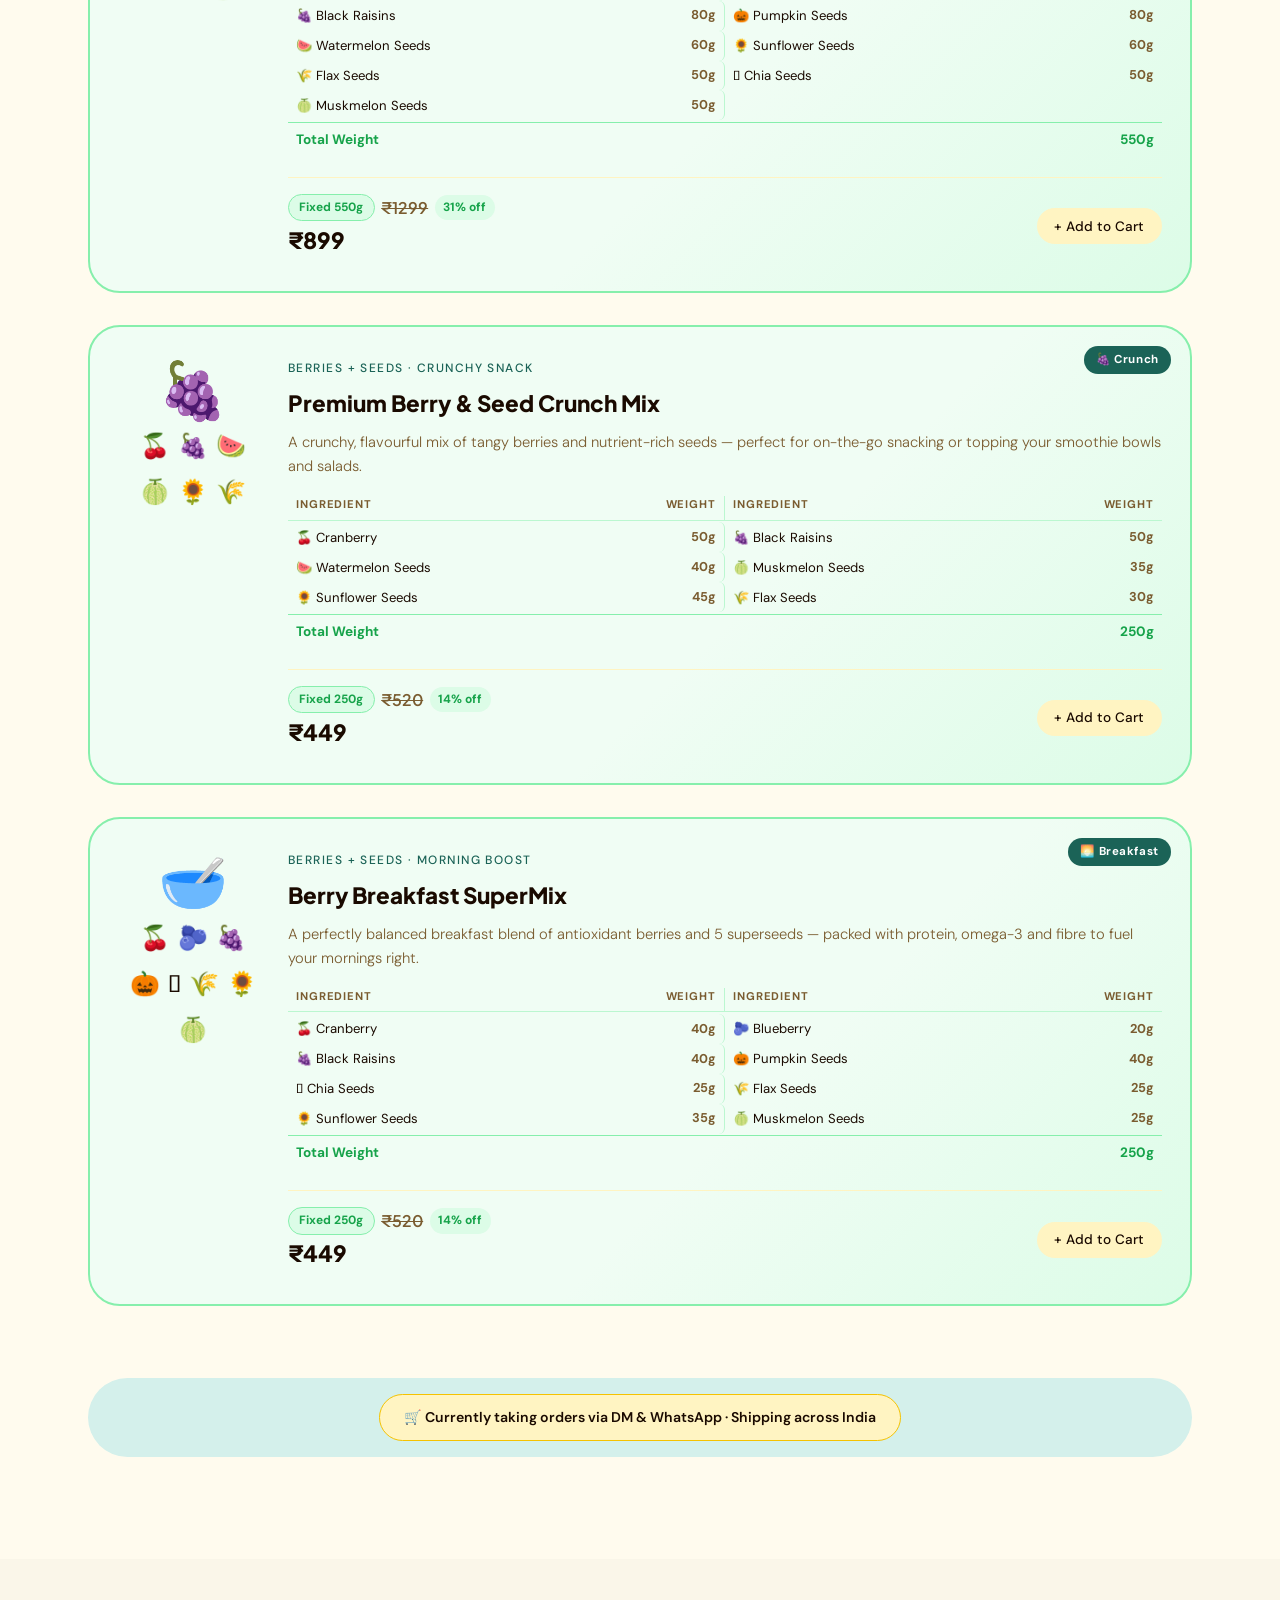
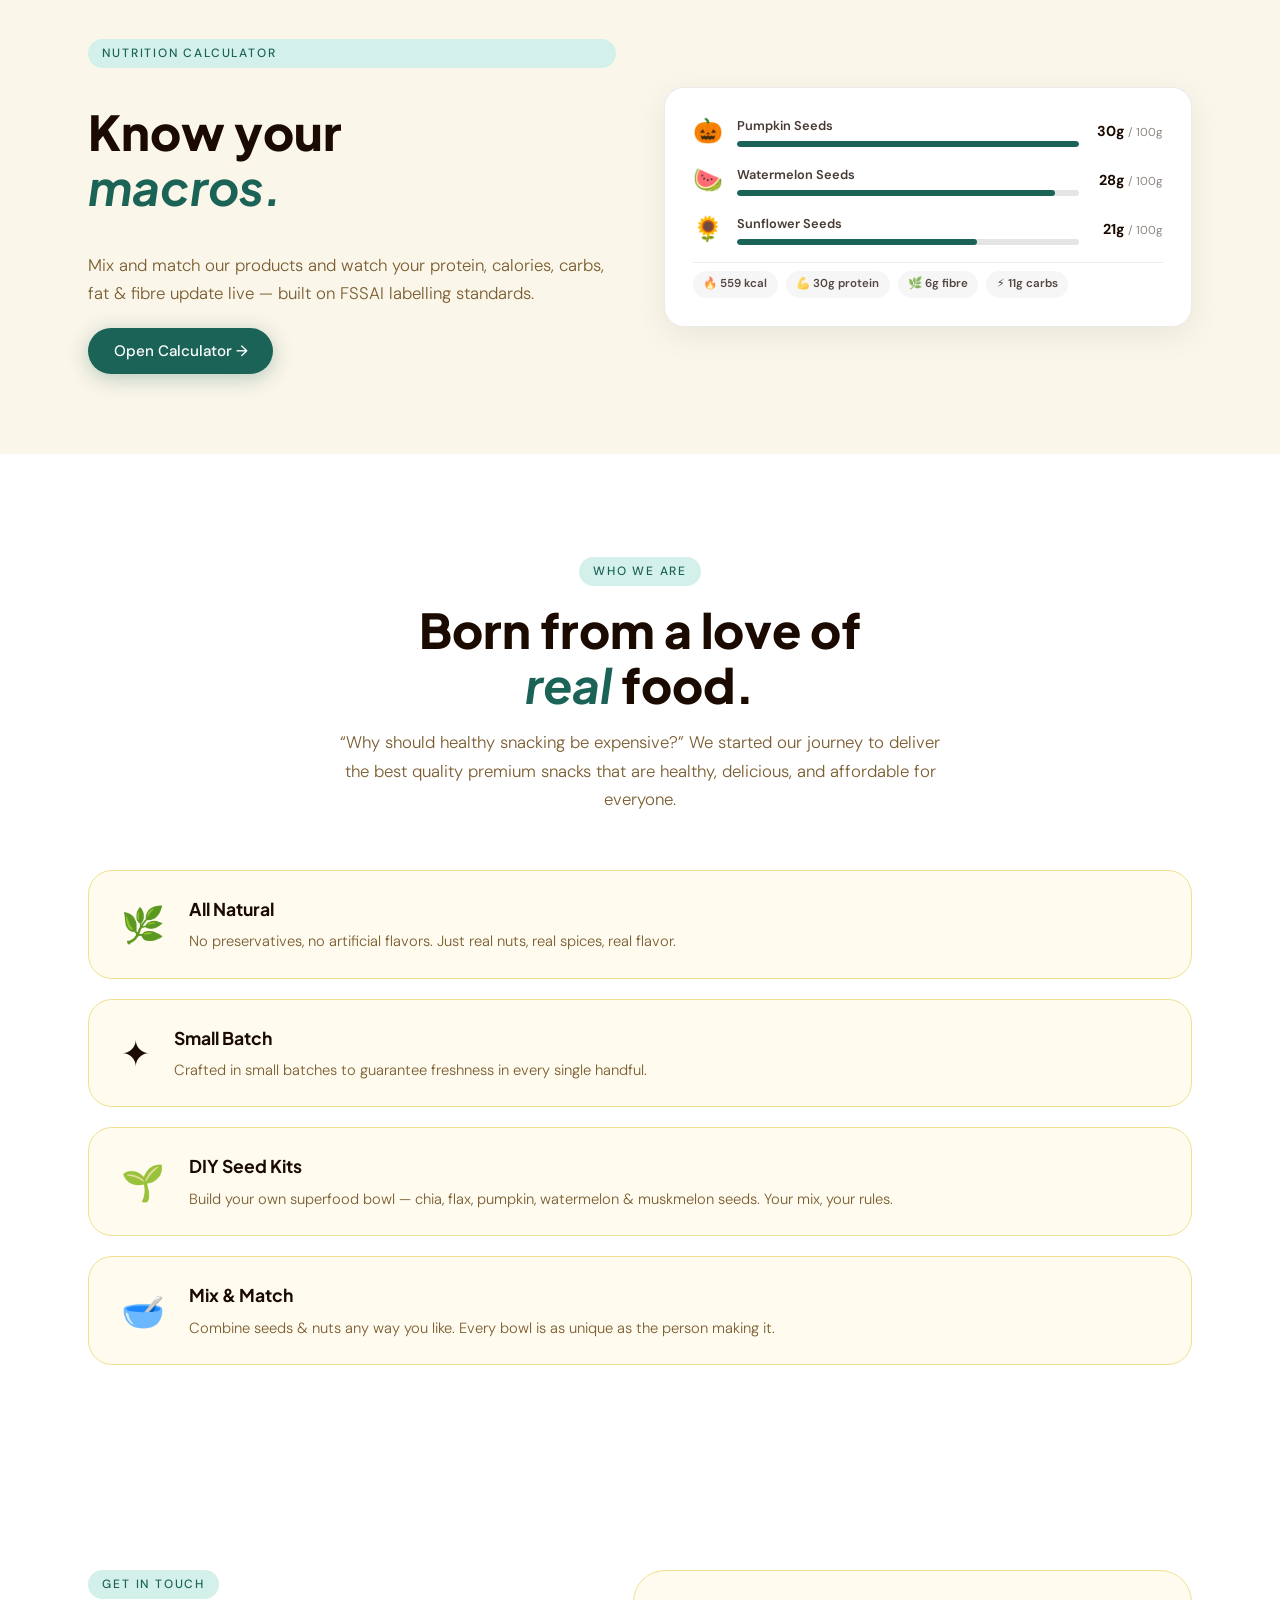
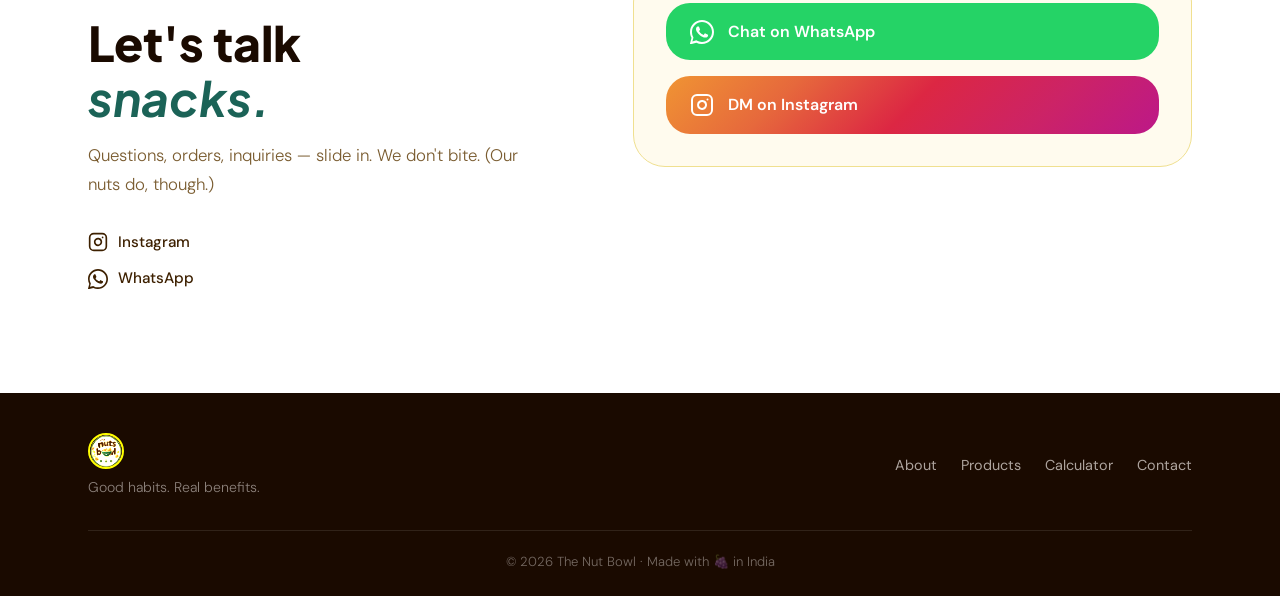
==== commit 7698da10: "update" ====
--- a/index.html
+++ b/index.html
@@ -311,6 +311,31 @@
     </div>
   </div>
 
+  <!-- ═══════════════════════════════════════ ORDER DETAILS MODAL ══════════════════════════════════ -->
+  <div class="order-modal" id="orderModal" hidden aria-modal="true" role="dialog" aria-label="Enter delivery details">
+    <div class="order-modal-card">
+      <div class="order-modal-header">
+        <span class="order-modal-title">📦 Delivery Details</span>
+        <button class="order-modal-close" id="orderModalClose" aria-label="Close">✕</button>
+      </div>
+      <p class="order-modal-subtitle">We'll add your details to the WhatsApp message.</p>
+      <form class="order-modal-form" id="orderForm" novalidate>
+        <label class="order-modal-label" for="orderName">Name</label>
+        <input class="order-modal-input" id="orderName" type="text" placeholder="Your full name" required autocomplete="name" />
+
+        <label class="order-modal-label" for="orderAddress">Address</label>
+        <textarea class="order-modal-input order-modal-textarea" id="orderAddress" placeholder="House / Street / Area" required autocomplete="street-address"></textarea>
+
+        <label class="order-modal-label" for="orderPincode">Pincode</label>
+        <input class="order-modal-input" id="orderPincode" type="text" inputmode="numeric" pattern="[0-9]{6}" maxlength="6" placeholder="6-digit pincode" required autocomplete="postal-code" />
+
+        <button class="btn btn-whatsapp-order order-modal-submit" type="submit">
+          Send Order on WhatsApp 📲
+        </button>
+      </form>
+    </div>
+  </div>
+
   <!-- ═══════════════════════════════════════ IMAGE LIGHTBOX ═══════════════════════════════════════ -->
   <div class="lightbox" id="lightbox" hidden aria-modal="true" role="dialog" aria-label="Image preview">
     <button class="lightbox-close" id="lightboxClose" aria-label="Close">✕</button>
--- a/css/style.css
+++ b/css/style.css
@@ -870,6 +870,134 @@
   box-shadow: 0 6px 20px rgba(0,0,0,0.18);
 }
 
+/* ── Order Details Modal ───────────────────────────────────── */
+.order-modal {
+  position: fixed;
+  inset: 0;
+  z-index: 9998;
+  background: rgba(0, 0, 0, 0.6);
+  display: flex;
+  align-items: center;
+  justify-content: center;
+  padding: 1.5rem;
+  animation: lightboxIn 0.2s ease;
+}
+.order-modal[hidden] { display: none; }
+
+.order-modal-card {
+  background: var(--card-bg, #fff);
+  color: var(--text-dark);
+  border-radius: 1.25rem;
+  padding: 1.75rem;
+  width: 100%;
+  max-width: 420px;
+  box-shadow: 0 24px 64px rgba(0, 0, 0, 0.25);
+  animation: lightboxImgIn 0.25s cubic-bezier(0.34, 1.56, 0.64, 1);
+}
+
+.order-modal-header {
+  display: flex;
+  align-items: center;
+  justify-content: space-between;
+  margin-bottom: 0.4rem;
+}
+
+.order-modal-title {
+  font-family: var(--font-display);
+  font-weight: 700;
+  font-size: 1.1rem;
+}
+
+.order-modal-close {
+  background: rgba(0, 0, 0, 0.07);
+  border: none;
+  width: 2rem;
+  height: 2rem;
+  border-radius: 50%;
+  cursor: pointer;
+  font-size: 0.9rem;
+  display: flex;
+  align-items: center;
+  justify-content: center;
+  transition: background 0.2s;
+  flex-shrink: 0;
+}
+.order-modal-close:hover { background: rgba(0, 0, 0, 0.14); }
+
+.order-modal-subtitle {
+  font-size: 0.85rem;
+  color: var(--text-muted);
+  margin-bottom: 1.25rem;
+}
+
+.order-modal-form {
+  display: flex;
+  flex-direction: column;
+  gap: 0.25rem;
+}
+
+.order-modal-label {
+  font-family: var(--font-body);
+  font-size: 0.75rem;
+  font-weight: 600;
+  color: var(--text-muted);
+  text-transform: uppercase;
+  letter-spacing: 0.06em;
+  margin-top: 0.75rem;
+}
+
+.order-modal-input {
+  border: 1.5px solid rgba(0, 0, 0, 0.12);
+  border-radius: 0.65rem;
+  padding: 0.65rem 0.75rem;
+  font-size: 0.95rem;
+  font-family: var(--font-body);
+  width: 100%;
+  box-sizing: border-box;
+  background: var(--cream, #fffbee);
+  color: var(--text-dark);
+  transition: border-color 0.2s;
+}
+.order-modal-input:focus {
+  outline: none;
+  border-color: #25d366;
+  box-shadow: 0 0 0 3px rgba(37, 211, 102, 0.15);
+}
+.order-modal-input.invalid {
+  border-color: #e53e3e;
+}
+
+.order-modal-textarea {
+  resize: vertical;
+  min-height: 76px;
+}
+
+.order-modal-submit {
+  margin-top: 1.25rem;
+  width: 100%;
+  text-align: center;
+  justify-content: center;
+  font-size: 1rem;
+  padding: 0.85rem;
+  border: none;
+  cursor: pointer;
+}
+
+[data-theme="genz"] .order-modal-card {
+  background: #1c1c1c;
+  border: 1px solid rgba(255, 255, 255, 0.08);
+}
+[data-theme="genz"] .order-modal-input {
+  background: #111;
+  border-color: rgba(255, 255, 255, 0.12);
+  color: #f0f0f0;
+}
+[data-theme="genz"] .order-modal-close {
+  background: rgba(255, 255, 255, 0.08);
+  color: #f0f0f0;
+}
+[data-theme="genz"] .order-modal-close:hover { background: rgba(255, 255, 255, 0.16); }
+
 /* ── Lightbox ──────────────────────────────────────────────── */
 .lightbox {
   position: fixed;
